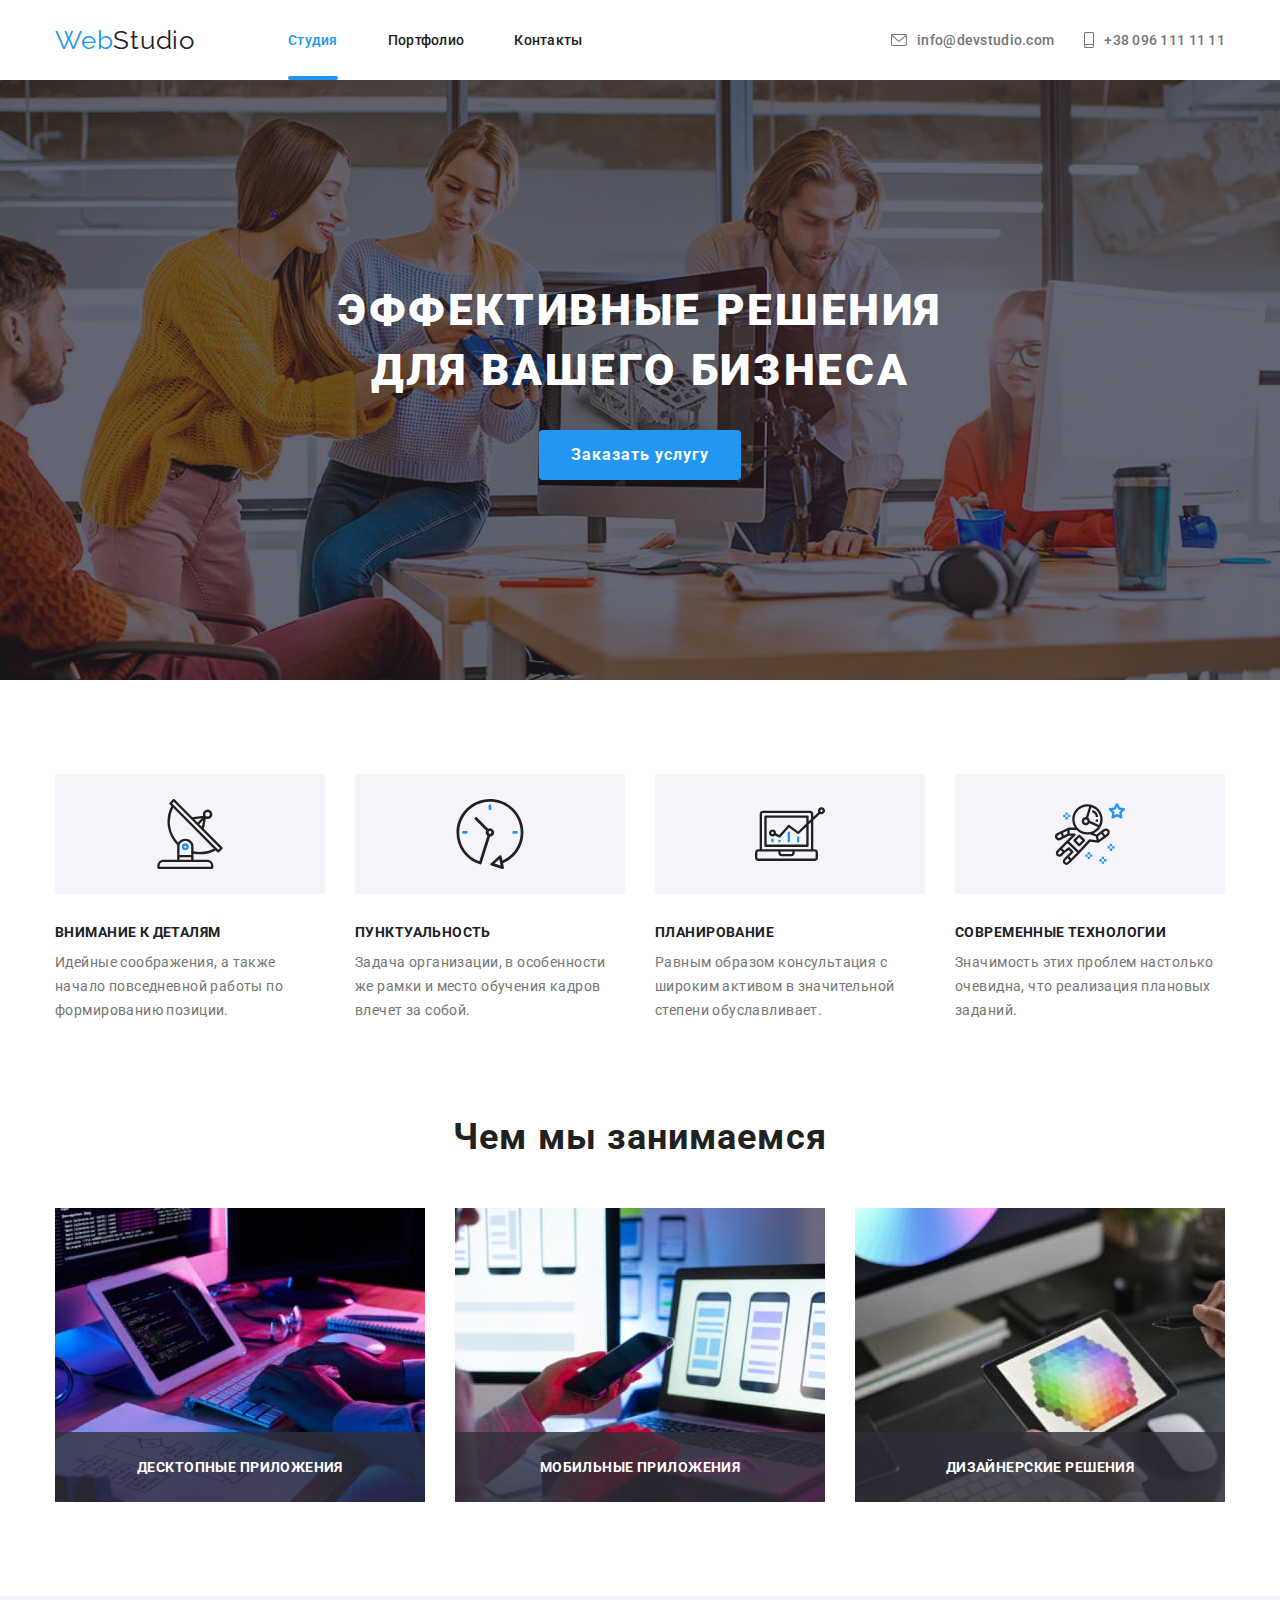
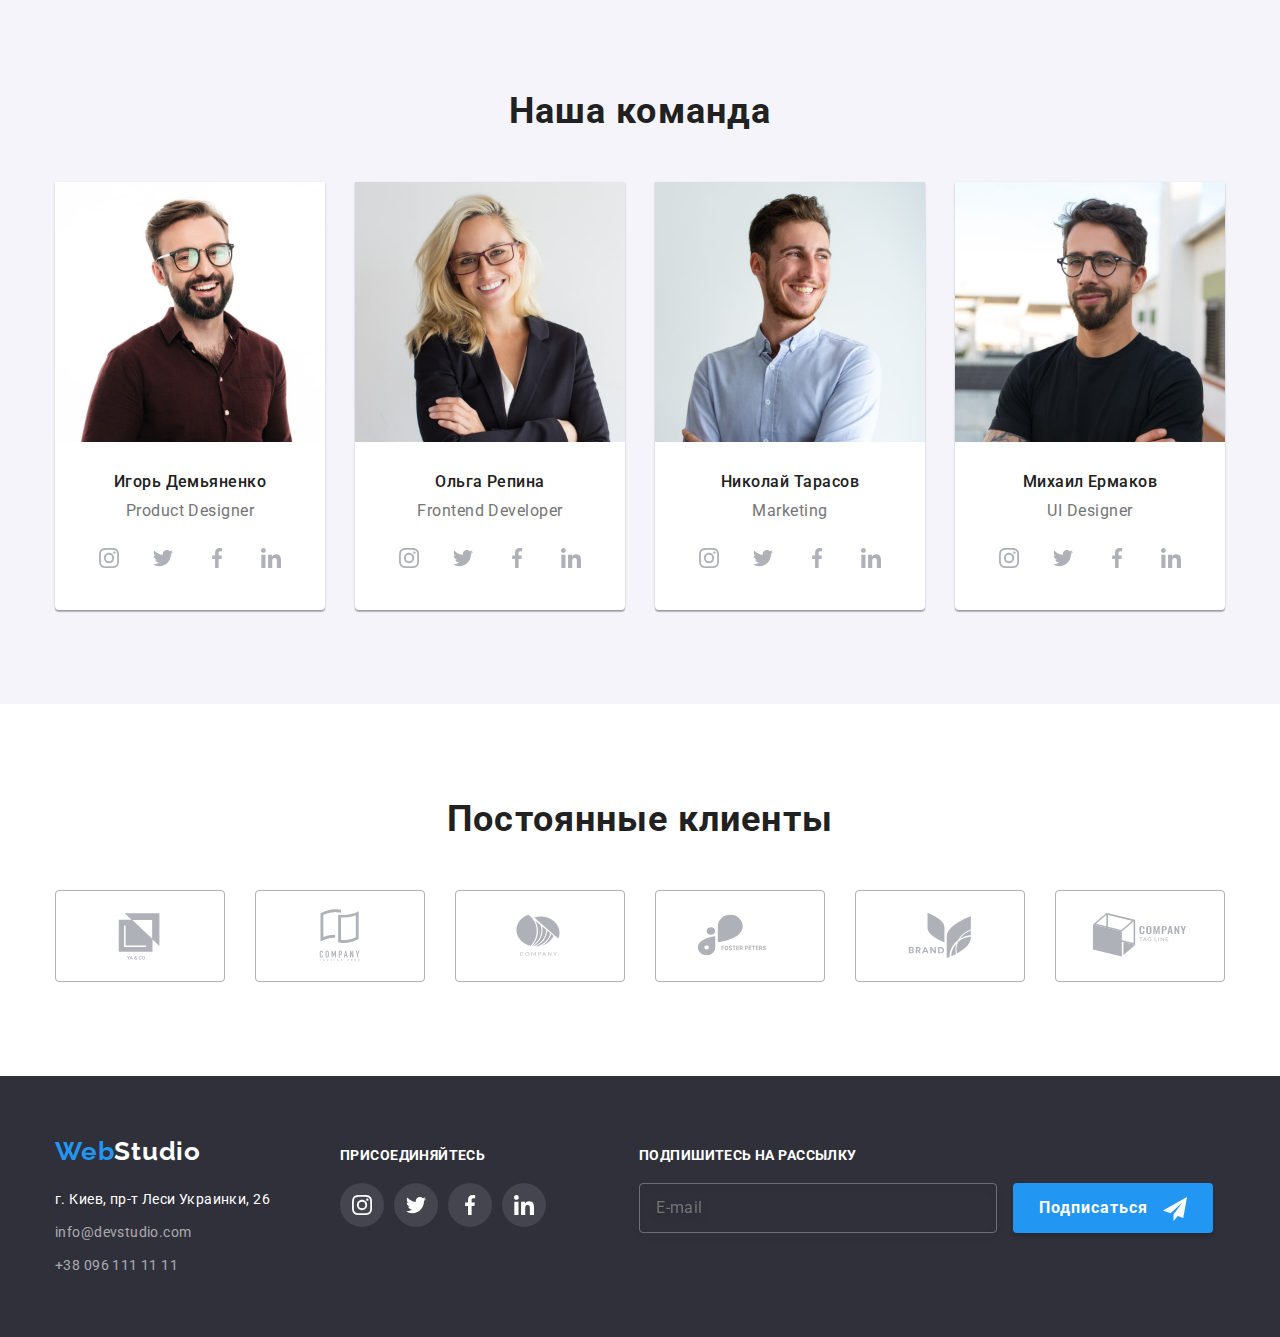
==== index.html @ 3474acc7 "создала дз№8" ====
<!DOCTYPE html>
<html lang="ru">
<head>
    <meta charset="UTF-8">
    <meta http-equiv="X-UA-Compatible" content="IE=edge">
    <meta name="viewport" content="width=device-width, initial-scale=1.0">
    <title>Студия</title>
    <link rel="preconnect" href="https://fonts.googleapis.com">
    <link rel="preconnect" href="https://fonts.gstatic.com" crossorigin>
    <link href="https://fonts.googleapis.com/css2?family=Raleway:wght@700&family=Roboto:wght@400;500;700;900&display=swap"
        rel="stylesheet">
    <link rel="stylesheet" href="./css/main.min.css">
</head>
<body>

    <!-- header   -->

    <header class="header">
        <div class="container">
            <nav class="header__inner">
                <a href="./index.html" class="link header__logo"><span class="header__logo--part">Web</span>Studio</a>
                <ul class="header-nav">
                    <li class="header-nav__item"><a href="./index.html" class="link header__link current">Студия</a></li>
                    <li class="header-nav__item"><a href="./portfolio.html" class="link header__link">Портфолио</a></li>
                    <li class="header-nav__item"><a href="./index.html" class="link header__link">Контакты</a></li>
                </ul>
                <ul class="header-contact">
                    <li class="header-contact__item">
                        <a href="mailto:info@devstudio.com" class="link header__link header-contact__link">
                        <svg class="header-contact__icon" width="16" height="12"><use href="./images/icons.svg#icon-envelope"></use></svg>
                        info@devstudio.com</a> 
                    </li>
                    <li class="header-contact__item">
                        <a href="tel:+380961111111" class="link header__link header-contact__link">
                        <svg class="header-contact__icon" width="10" height="16"><use href="./images/icons.svg#icon-smartphone"></use></svg>
                        +38 096 111 11 11</a>
                    </li>
                </ul>
            </nav>
        </div>
    </header>

    <!-- hero -->

    <main>
        <section class="hero section">
            <h1 class="hero__title">Эффективные решения для вашего бизнеса</h1>
            <button data-modal-open type="button" class="hero__button">Заказать услугу</button>
        </section>

       <!-- features  -->

        <section class="features section">
            <div class="container">
                <ul class="features-list">
                    <li class="features-list__item">
                        <div class="features-list__logo">
                            <svg class="features-list__icon">
                                <use href="./images/icons.svg#icon-antenna"></use>
                            </svg>
                        </div>
                        <h3 class="features-list__title">Внимание к деталям</h3>
                        <p class="features-list__text">Идейные соображения, а также начало повседневной работы по формированию позиции.</p>
                    </li>
                    <li class="features-list__item">
                        <div class="features-list__logo">
                            <svg class="features-list__icon">
                                <use href="./images/icons.svg#icon-clock"></use>
                            </svg>
                        </div>
                        <h3 class="features-list__title">Пунктуальность</h3>
                        <p class="features-list__text">Задача организации, в особенности же рамки и место обучения кадров влечет за собой.</p>
                    </li>
                    <li class="features-list__item">
                        <div class="features-list__logo">
                            <svg class="features-list__icon">
                                <use href="./images/icons.svg#icon-diagram"></use>
                            </svg>
                        </div>
                        <h3 class="features-list__title">Планирование</h3>
                        <p class="features-list__text">Равным образом консультация с широким активом в значительной степени обуславливает.</p>
                    </li>
                    <li class="features-list__item">
                        <div class="features-list__logo">
                            <svg class="features-list__icon">
                                <use href="./images/icons.svg#icon-astronaut"></use>
                            </svg>
                        </div>
                        <h3 class="features-list__title">Современные технологии</h3>
                        <p class="features-list__text">Значимость этих проблем настолько очевидна, что реализация плановых заданий.</p>
                    </li>
                </ul>
            </div>
        </section>
        <section class="product section">
            <div class="container">
                <h2 class="primary-title">Чем мы занимаемся</h2>
                <ul class="product-list">
                    <li class="product-list__item">
                        <img src="./images/img-1.jpg" alt="работа за компьютером" width="370" height="294" class="product-list__photo">
                        <p class="product-list__descr">Десктопные приложения</p>
                    </li>
                    <li class="product-list__item">
                        <img src="./images/img-2.jpg" alt="работа с телефоном" width="370" height="294" class="product-list__photo">
                        <p class="product-list__descr">Мобильные приложения</p>
                    </li>
                    <li class="product-list__item">
                        <img src="./images/img-3.jpg" alt="работа за планшетом" width="370" height="294" class="product-list__photo">
                        <p class="product-list__descr">Дизайнерские решения</p>
                    </li>
                </ul>
            </div>
        </section>

    <!-- team -->

        <section class="team section">
            <h2 class="primary-title">Наша команда</h2>
            <ul class="team-list container">
                <li class="team-list__item">
                    <img src="./images/img-4.jpg" alt="Product Designer" width="270" height="260" class="team-list__photo">
                    <div class="team-list__info">
                        <h3 class="team-list__name">Игорь Демьяненко</h3>
                        <p class="team-list__position">Product Designer</p>
                        <ul class="team-social">
                            <li class="team-social__icon">
                                <a href="#" class="link team-social__link">
                                    <svg class="team-social__sign">
                                        <use href="./images/icons.svg#icon-instagram"></use>
                                    </svg>
                                </a>
                            </li>
                            <li class="team-social__icon">
                                <a href="#" class="link team-social__link">
                                    <svg class="team-social__sign">
                                        <use href="./images/icons.svg#icon-twitter"></use>
                                    </svg>
                                </a>
                            </li>
                            <li class="team-social__icon">
                                <a href="#" class="link team-social__link">
                                    <svg class="team-social__sign">
                                        <use href="./images/icons.svg#icon-facebook"></use>
                                    </svg>
                                </a>
                            </li>
                            <li class="team-social__icon">
                                <a href="#" class="link team-social__link">
                                    <svg class="team-social__sign">
                                        <use href="./images/icons.svg#icon-linkedin"></use>
                                    </svg>
                                </a>
                            </li>
                        </ul>
                    </div>
                </li>
                <li class="team-list__item">
                    <img src="./images/img-5.jpg" alt="Frontend Developer" width="270" height="260" class="team-list__photo">
                    <div class="team-list__info">
                        <h3 class="team-list__name">Ольга Репина</h3>
                        <p class="team-list__position">Frontend Developer</p>
                        <ul class="team-social">
                            <li class="team-social__icon">
                                <a href="#" class="link team-social__link">
                                    <svg class="team-social__sign">
                                        <use href="./images/icons.svg#icon-instagram"></use>
                                    </svg>
                                </a>
                            </li>
                            <li class="team-social__icon">
                                <a href="#" class="link team-social__link">
                                    <svg class="team-social__sign">
                                        <use href="./images/icons.svg#icon-twitter"></use>
                                    </svg>
                                </a>
                            </li>
                            <li class="team-social__icon">
                                <a href="#" class="link team-social__link">
                                    <svg class="team-social__sign">
                                        <use href="./images/icons.svg#icon-facebook"></use>
                                    </svg>
                                </a>
                            </li>
                            <li class="team-social__icon">
                                <a href="#" class="link team-social__link">
                                    <svg class="team-social__sign">
                                        <use href="./images/icons.svg#icon-linkedin"></use>
                                    </svg>
                                </a>
                            </li>
                        </ul>
                    </div>
                </li>
                <li class="team-list__item">
                    <img src="./images/img-6.jpg" alt="Marketing" width="270" height="260" class="team-list__photo">
                    <div class="team-list__info">
                        <h3 class="team-list__name">Николай Тарасов</h3>
                        <p class="team-list__position">Marketing</p>
                        <ul class="team-social">
                            <li class="team-social__icon">
                                <a href="#" class="link team-social__link">
                                    <svg class="team-social__sign">
                                        <use href="./images/icons.svg#icon-instagram"></use>
                                    </svg>
                                </a>
                            </li>
                            <li class="team-social__icon">
                                <a href="#" class="link team-social__link">
                                    <svg class="team-social__sign">
                                        <use href="./images/icons.svg#icon-twitter"></use>
                                    </svg>
                                </a>
                            </li>
                            <li class="team-social__icon">
                                <a href="#" class="link team-social__link">
                                    <svg class="team-social__sign">
                                        <use href="./images/icons.svg#icon-facebook"></use>
                                    </svg>
                                </a>
                            </li>
                            <li class="team-social__icon">
                                <a href="#" class="link team-social__link">
                                    <svg class="team-social__sign">
                                        <use href="./images/icons.svg#icon-linkedin"></use>
                                    </svg>
                                </a>
                            </li>
                        </ul>
                    </div>
                </li>
                <li class="team-list__item">
                    <img src="./images/img-7.jpg" alt="UI Designer" width="270" height="260" class="team-list__photo">
                    <div class="team-list__info">
                        <h3 class="team-list__name">Михаил Ермаков</h3>
                        <p class="team-list__position">UI Designer</p>
                        <ul class="team-social">
                            <li class="team-social__icon">
                                <a href="#" class="link team-social__link">
                                    <svg class="team-social__sign">
                                        <use href="./images/icons.svg#icon-instagram"></use>
                                    </svg>
                                </a>
                            </li>
                            <li class="team-social__icon">
                                <a href="#" class="link team-social__link">
                                    <svg class="team-social__sign">
                                        <use href="./images/icons.svg#icon-twitter"></use>
                                    </svg>
                                </a>
                            </li>
                            <li class="team-social__icon">
                                <a href="#" class="link team-social__link">
                                    <svg class="team-social__sign">
                                        <use href="./images/icons.svg#icon-facebook"></use>
                                    </svg>
                                </a>
                            </li>
                            <li class="team-social__icon">
                                <a href="#" class="link team-social__link">
                                    <svg class="team-social__sign">
                                        <use href="./images/icons.svg#icon-linkedin"></use>
                                    </svg>
                                </a>
                            </li>
                        </ul>
                    </div>
                </li>
            </ul>
        </section>

    <!-- clients -->

        <section class="clients section">
            <div class="container">
                <h2 class="primary-title">Постоянные клиенты</h2>
                <ul class="clients-list">
                    <li class="clients-list__item">
                        <a href="#" class="clients-list__link link">
                            <svg class="clients-list__icon">
                                <use href="images/icons.svg#icon-client-1"></use>
                            </svg>
                        </a>
                    </li>
                    <li class="clients-list__item">
                        <a href="#" class="link clients-list__link">
                            <svg class="clients-list__icon">
                                <use href="images/icons.svg#icon-client-2"></use>
                            </svg>
                        </a>
                    </li>
                    <li class="clients-list__item">
                        <a href="#" class="link clients-list__link">
                            <svg class="clients-list__icon">
                                <use href="images/icons.svg#icon-client-3"></use>
                            </svg>
                        </a>
                    </li>
                    <li class="clients-list__item">
                        <a href="#" class="link clients-list__link">
                            <svg class="clients-list__icon">
                                <use href="images/icons.svg#icon-client-4"></use>
                            </svg>
                        </a>
                    </li>
                    <li class="clients-list__item">
                        <a href="#" class="clients-list__link link">
                            <svg class="clients-list__icon">
                                <use href="images/icons.svg#icon-client-5"></use>
                            </svg>
                        </a>
                    </li>
                    <li class="clients-list__item">
                        <a href="#" class="clients-list__link link">
                            <svg class="clients-list__icon">
                                <use href="images/icons.svg#icon-client-6"></use>
                            </svg>
                        </a>
                    </li>
                </ul>
            </div>
        </section>
    </main>

    <!-- footer  -->

    <footer class="footer">
        <div class="footer__inner container">
            <div>
                <a href="./index.html" class="link footer__logo"><span class="footer__logo--part">Web</span>Studio</a>
                <address>
                    <ul class="footer-contact">
                        <li class="footer-contact__item"><a target="_blank" rel="noopener nofollow noreferrer"
                                href="https://goo.gl/maps/vHbvLsZFDgiM335Y8" class="link footer-contact__map">г. Киев, пр-т Леси Украинки, 26</a>
                        </li>
                        <li class="footer-contact__item"><a href="mailto:info@devstudio.com" class="link footer-contact__mail">info@devstudio.com</a></li>
                        <li class="footer-contact__item"><a href="tel:+380961111111" class="link footer-contact__tel">+38 096 111 11 11</a></li>
                    </ul>
                </address>
            </div>
            <div class="footer-connect">
                <p class="footer__text">Присоединяйтесь</p>
                <ul class="footer-social">
                    <li class="footer-social__icon">
                        <a href="#" class="link footer-social__link">
                            <svg class="footer-social__sign">
                                <use href="./images/icons.svg#icon-instagram"></use>
                            </svg>
                        </a>
                    </li>
                    <li class="footer-social__icon">
                        <a href="#" class="link footer-social__link">
                            <svg class="footer-social__sign">
                                <use href="./images/icons.svg#icon-twitter"></use>
                            </svg>
                        </a>
                    </li>
                    <li class="footer-social__icon">
                        <a href="#" class="link footer-social__link">
                            <svg class="footer-social__sign">
                                <use href="./images/icons.svg#icon-facebook"></use>
                            </svg>
                        </a>
                    </li>
                    <li class="footer-social__icon">
                        <a href="#" class="link footer-social__link">
                            <svg class="footer-social__sign">
                                <use href="./images/icons.svg#icon-linkedin"></use>
                            </svg>
                        </a>
                    </li>
                </ul>
            </div>
            <form class="footer-form">
                <p class="footer__text">Подпишитесь на рассылку</p>
                <label for="email"></label>
                <input type="email" name="email" id="email" placeholder="E-mail" class="footer-form__input">
                <button type="submit" class="footer-form__button">Подписаться
                    <svg class="footer-form__send">
                        <use href="./images/icons.svg#icon-send"></use>
                    </svg>
                </button>
            </form>
        </div>
    </footer>

    <!-- modal window -->

    <div class="backdrop is-hidden" data-modal>
        <div class="modal">
            <form class="modal-form">
                <button data-modal-close class="modal-close__button">
                    <svg class="modal-close__icon">
                        <use href="./images/icons.svg#icon-modal-close"></use>
                    </svg>
                </button>
                <p class="modal-form__text">Оставьте свои данные, мы вам перезвоним</p>
                <div class="modal-data">
                    <div class="modal-data__item">
                        <label for="username" class="modal-data__label">Имя
                            <input type="text" name="username" id="username" class="modal-data__input">
                            <svg class="modal-data__icon">
                                <use href="./images/icons.svg#icon-person"></use>
                            </svg>
                        </label>
                    </div>
                    <div class="modal-data__item">
                        <label for="number" class="modal-data__label">Телефон
                            <input type="tel" name="number" id="number" class="modal-data__input">
                            <svg class="modal-data__icon">
                                <use href="./images/icons.svg#icon-phone"></use>
                            </svg>
                        </label>
                    </div>
                    <div class="modal-data__item">
                        <label for="mail" class="modal-data__label">Почта
                            <input type="email" name="mail" id="mail" class="modal-data__input">
                            <svg class="modal-data__icon">
                                <use href="./images/icons.svg#icon-email"></use>
                            </svg>
                        </label>
                    </div>
                    <div class="modal-data__item">
                        <label for="comment" class="modal-data__label">Комментарий</label>
                        <textarea name="text" id="comment" placeholder="Введите текст" class="modal-data__input modal-data__textarea"></textarea>
                    </div>
                </div>
                <label class="modal-checkbox">
                    <svg class="modal-checkbox__icon">
                        <use href="./images/icons.svg#icon-check"></use>
                    </svg>
                    <input class= "modal-checkbox__input" type="checkbox" name="agree" value="agree">Соглашаюсь с рассылкой и принимаю <a href="#" download class= "modal-checkbox__link">Условия договора</a>
                </label>
                <button type="submit" class="modal-form__button">Отправить</button>
            </form>
        </div>
    </div>

    <script src="./js/modal.js"></script>

</body>
</html>
---- css/main.min.css ----
html,body,div,span,applet,object,iframe,h1,h2,h3,h4,h5,h6,p,blockquote,pre,a,abbr,acronym,address,big,cite,code,del,dfn,em,img,ins,kbd,q,s,samp,small,strike,strong,sub,sup,tt,var,b,u,i,center,dl,dt,dd,ol,ul,li,fieldset,form,label,legend,table,caption,tbody,tfoot,thead,tr,th,td,article,aside,canvas,details,embed,figure,figcaption,footer,header,hgroup,menu,nav,output,ruby,section,summary,time,mark,audio,video{margin:0;padding:0;border:0;font-size:100%;font:inherit;vertical-align:baseline}article,aside,details,figcaption,figure,footer,header,hgroup,menu,nav,section{display:block}body{line-height:1}ol,ul{list-style:none}blockquote,q{quotes:none}blockquote:before,blockquote:after,q:before,q:after{content:"";content:none}table{border-collapse:collapse;border-spacing:0}/*! modern-normalize v1.1.0 | MIT License | https://github.com/sindresorhus/modern-normalize */*,::before,::after{box-sizing:border-box}html{line-height:1.15;-webkit-text-size-adjust:100%;-moz-tab-size:4;tab-size:4}body{margin:0;font-family:system-ui,-apple-system,"Segoe UI",Roboto,Helvetica,Arial,sans-serif,"Apple Color Emoji","Segoe UI Emoji"}hr{height:0;color:inherit}abbr[title]{text-decoration:underline dotted}b,strong{font-weight:bolder}code,kbd,samp,pre{font-family:ui-monospace, SFMono-Regular, Consolas, 'Liberation Mono', Menlo, monospace;font-size:1em}small{font-size:80%}sub,sup{font-size:75%;line-height:0;position:relative;vertical-align:baseline}sub{bottom:-0.25em}sup{top:-0.5em}table{text-indent:0;border-color:inherit}button,input,optgroup,select,textarea{font-family:inherit;font-size:100%;line-height:1.15;margin:0}button,select{text-transform:none}button,[type='button'],[type='reset'],[type='submit']{-webkit-appearance:button}::-moz-focus-inner{border-style:none;padding:0}:-moz-focusring{outline:1px dotted ButtonText}:-moz-ui-invalid{box-shadow:none}legend{padding:0}progress{vertical-align:baseline}::-webkit-inner-spin-button,::-webkit-outer-spin-button{height:auto}[type='search']{-webkit-appearance:textfield;outline-offset:-2px}::-webkit-search-decoration{-webkit-appearance:none}::-webkit-file-upload-button{-webkit-appearance:button;font:inherit}summary{display:list-item}body{font-family:"Roboto", sans-serif;color:#212121;background-color:#fff}img{display:block}.link{text-decoration:none;color:#212121;cursor:pointer}.section{padding-top:94px;padding-bottom:94px}.container{width:1200px;margin-left:auto;margin-right:auto;padding-left:15px;padding-right:15px}.primary-title{font-weight:700;font-size:36px;line-height:calc(42 / 36);text-align:center;letter-spacing:.03em;margin-bottom:50px}.backdrop{position:fixed;width:100%;height:100%;top:0;left:0;background-color:rgba(0,0,0,0.2);transition-property:opacity;transition-duration:250ms;transition-timing-function:cubic-bezier(0.4, 0, 0.2, 1)}.is-hidden{opacity:0;pointer-events:none;visibility:hidden}.modal{min-width:528px;min-height:581px;background:#ffffff;box-shadow:0px 1px 3px rgba(0,0,0,0.12),0px 1px 1px rgba(0,0,0,0.14),0px 2px 1px rgba(0,0,0,0.2);border-radius:4px;overflow:hidden;position:absolute;top:50%;left:50%;transform:translate(-50%, -50%);transition-property:all;transition-duration:250ms;transition-timing-function:cubic-bezier(0.4, 0, 0.2, 1)}.modal-close__button{width:30px;height:30px;border:1px solid rgba(0,0,0,0.1);border-radius:50%;background-color:transparent;position:absolute;top:8px;right:8px;outline:none;transition-property:fill;transition-duration:250ms;transition-timing-function:cubic-bezier(0.4, 0, 0.2, 1)}.modal-close__button:hover,.modal-close__button:focus{fill:#2196f3}.modal-close__icon{width:11px;height:11px;position:absolute;top:50%;left:50%;transform:translate(-50%, -50%)}.modal-form{padding:40px}.modal-form__text{font-weight:700;font-size:20px;line-height:calc(23 / 20);text-align:center;letter-spacing:.03em}.modal-form__button{display:block;margin:0 auto;width:200px;min-height:50px;background:#188ce8;box-shadow:0px 4px 4px rgba(0,0,0,0.15);border-radius:4px;border:#188ce8;font-weight:700;font-size:16px;line-height:calc(30 / 16);letter-spacing:0.06em;color:#ffffff;margin-top:30px;cursor:pointer}.modal-data__item{display:flex;flex-direction:column;flex-basis:448px;box-sizing:border-box;position:relative}.modal-data__item:not(:last-child){margin-bottom:10px}.modal-data__input{display:block;width:448px;min-height:40px;border:1px solid rgba(33,33,33,0.2);outline:none;border-radius:4px;font-size:14px;line-height:calc(16 / 14);letter-spacing:0.01em;color:rgba(117,117,117,0.5);padding-left:42px;margin-top:4px;transition-property:border-color, fill;transition-duration:250ms;transition-timing-function:cubic-bezier(0.4, 0, 0.2, 1)}.modal-data__input:focus{border-color:#2196f3}.modal-data__input:focus ~ .modal-data__icon{fill:#2196f3}.modal-data{margin:12px 0 20px}.modal-data__label{font-size:12px;line-height:calc(14 / 12);letter-spacing:0.01em;color:#757575}.modal-data__icon{width:18px;height:18px;position:absolute;top:50%;left:12px;fill:#212121}.modal-data__textarea{min-height:120px;resize:none;padding:16px 12px}.modal-checkbox{font-size:14px;line-height:calc(24 / 14);letter-spacing:.03em;color:#757575;display:flex;align-items:center;margin-left:12px}.modal-checkbox__link{color:#2196f3;padding-left:5px}.modal-checkbox__icon{width:16px;height:15px;fill:#ffffff;position:absolute;z-index:1}.modal-checkbox__input{width:16px;height:15px;margin-right:7px;border:2px solid #212121;border-radius:2px;appearance:none;position:relative}.modal-checkbox__input:checked{background-color:#2196f3;border-color:#2196f3}.header__inner{display:flex;align-items:center}.header__logo{font-family:"Raleway", sans-serif;font-size:26px;line-height:calc(31 / 26);letter-spacing:.03em;display:block}.header__logo--part{color:#2196f3}.header-nav{display:flex;flex-wrap:wrap;margin-left:93px}.header-nav__item{position:relative}.header-nav__item:not(:last-child){margin-right:50px}.header__link{font-weight:500;font-size:14px;line-height:calc(16 / 14);letter-spacing:0.02em;display:block;padding-top:32px;padding-bottom:32px;color:#212121;transition-property:color;transition-duration:250ms;transition-timing-function:cubic-bezier(0.4, 0, 0.2, 1)}.header__link:hover,.header__link:focus{color:#2196f3}.header-contact{display:flex;margin-left:auto}.header-contact__item:last-child{margin-left:30px}.header-contact__icon{margin-right:10px}.header-contact__link{display:flex;justify-content:center;align-items:center;color:#757575;fill:#757575;transition-property:color, fill;transition-duration:250ms;transition-timing-function:cubic-bezier(0.4, 0, 0.2, 1)}.header-contact__link:hover,.header-contact__link:focus{color:#2196f3;fill:#2196f3}.current{color:#2196f3}.current:after{background:#2196f3;content:"";position:absolute;width:100%;height:4px;border-radius:2px;left:0;bottom:0}.portfolio{border-top:1px solid #ececec}.portfolio-nav{display:flex;flex-wrap:wrap;justify-content:center;margin-bottom:50px}.portfolio-nav__item:not(:last-child){margin-right:8px}.portfolio-nav__button{font-family:inherit;font-weight:500;font-size:16px;line-height:calc(26 / 16);text-align:center;letter-spacing:.03em;color:#212121;background-color:#f5f4fa;cursor:pointer;border:transparent;padding:6px 22px;border-radius:4px;transition-property:color, background-color, box-shadow;transition-duration:250ms;transition-timing-function:cubic-bezier(0.4, 0, 0.2, 1)}.portfolio-nav__button:hover,.portfolio-nav__button:focus{color:#ffffff;background-color:#2196f3;box-shadow:0px 3px 1px rgba(0,0,0,0.1),0px 1px 2px rgba(0,0,0,0.08),0px 2px 2px rgba(0,0,0,0.12)}.portfolio-gallery{display:flex;flex-wrap:wrap;margin-right:-30px}.portfolio-gallery__item{flex-basis:calc(100% / 3 - 30px);flex-wrap:wrap;margin-bottom:30px;overflow:hidden;transition-property:box-shadow;transition-duration:250ms;transition-timing-function:cubic-bezier(0.4, 0, 0.2, 1)}.portfolio-gallery__item:not(:last-child){margin-right:30px}.portfolio-gallery__item:nth-last-child(-n+3){margin-bottom:0px}.portfolio-gallery__item:hover,.portfolio-gallery__item:focus{box-shadow:0px 1px 1px rgba(0,0,0,0.12),0px 4px 4px rgba(0,0,0,0.06),1px 4px 6px rgba(0,0,0,0.16)}.portfolio-gallery__item:hover .portfolio-overlay{transform:translateY(0)}.portfolio-article__photo{position:relative;overflow:hidden}.portfolio-article__descr{padding:20px 24px;border:1px solid #eeeeee}.portfolio-article__name{font-weight:700;font-size:18px;line-height:calc(36 / 18);letter-spacing:0.06em}.portfolio-article__type{font-size:16px;line-height:calc(30 / 16);letter-spacing:.03em;color:#757575}.portfolio-overlay{display:flex;justify-content:center;align-items:center;position:absolute;width:100%;height:100%;left:0;bottom:0;background-color:rgba(33,150,243,0.9);transition-property:transform;transition-duration:250ms;transition-timing-function:cubic-bezier(0.4, 0, 0.2, 1);transform:translateY(100%)}.portfolio-overlay__text{display:flex;justify-content:center;align-items:center;flex-basis:322px;font-size:18px;line-height:calc(28 / 18);letter-spacing:.03em;color:#ffffff}.hero{background:#c4c4c4;background-image:linear-gradient(rgba(47,48,58,0.4), rgba(47,48,58,0.4)),url(../images/hero-img.jpg);background-size:cover;background-repeat:no-repeat;background-position:center;text-align:center;padding-top:200px;padding-bottom:200px;max-width:1600px;margin:0 auto}.hero__title{font-weight:900;font-size:44px;line-height:calc(60 / 44);text-align:center;letter-spacing:0.06em;text-transform:uppercase;color:#ffffff;width:696px;margin-left:auto;margin-right:auto;margin-bottom:30px}.hero__button{font-family:inherit;background:#2196f3;font-weight:700;font-size:16px;line-height:calc(30 / 16);text-align:center;letter-spacing:0.06em;color:#ffffff;cursor:pointer;border:transparent;padding:10px 32px;min-width:200px;box-shadow:0px 4px 4px rgba(0,0,0,0.15);border-radius:4px;transition-property:background-color;transition-duration:250ms;transition-timing-function:cubic-bezier(0.4, 0, 0.2, 1)}.hero__button:hover,.hero__button:focus{background-color:#188ce8}.features{padding-bottom:0}.features-list{display:flex;flex-wrap:wrap;margin-right:-30px}.features-list__logo{display:flex;justify-content:center;align-items:center;min-height:120px;background:#f5f4fa;border-radius:4px;margin-bottom:30px}.features-list__icon{width:70px;height:70px}.features-list__title{font-weight:700;font-size:14px;line-height:calc(16 / 14);letter-spacing:.03em;text-transform:uppercase;margin-bottom:10px}.features-list__text{font-size:14px;line-height:calc(24 / 14);letter-spacing:.03em;color:#757575}.features-list__item{flex-basis:calc(100% / 4 - 30px)}.features-list__item:not(:last-child){margin-right:30px}.product-list{display:flex;flex-wrap:wrap;margin-right:-30px}.product-list__photo{position:relative}.product-list__descr{position:absolute;width:100%;left:0;bottom:0;min-height:70px;font-size:14px;font-weight:700;line-height:calc 1.14286;letter-spacing:.03em;text-transform:uppercase;color:#ffffff;background:rgba(47,48,58,0.8);display:flex;justify-content:center;align-items:center}.product-list__item{flex-basis:calc(100% / 3 - 30px);position:relative}.product-list__item:not(:last-child){margin-right:30px}.team{background:#f5f4fa}.team-list{display:flex;flex-wrap:wrap}.team-list__info{padding-top:30px;padding-bottom:30px}.team-list__name{font-weight:500;font-size:16px;line-height:calc(19 / 16);text-align:center;letter-spacing:.03em}.team-list__position{font-size:16px;line-height:calc(19 / 16);text-align:center;letter-spacing:.03em;color:#757575;margin-top:10px}.team-list__item{background:#ffffff;flex-basis:calc(100% / 4 - 30px);box-shadow:0px 1px 3px rgba(0,0,0,0.12),0px 1px 1px rgba(0,0,0,0.14),0px 2px 1px rgba(0,0,0,0.2);border-radius:0px 0px 4px 4px}.team-list__item:not(:last-child){margin-right:30px}.team-social{display:flex;justify-content:center;align-items:center;margin-top:16px}.team-social__sign{width:20px;height:20px}.team-social__icon{display:flex;justify-content:center;align-items:center}.team-social__icon:not(:last-child){margin-right:10px}.team-social__link{width:44px;height:44px;border-radius:50%;display:flex;justify-content:center;align-items:center;fill:#afb1b8;transition-property:background-color, border-radius, fill;transition-duration:250ms;transition-timing-function:cubic-bezier(0.4, 0, 0.2, 1)}.team-social__link:hover,.team-social__link:focus{background-color:#2196f3;fill:#ffffff}.clients-list{display:flex;justify-content:center;align-items:center}.clients-list__icon{width:106px;height:60px}.clients-list__item{display:flex;justify-content:center;align-items:center}.clients-list__item:not(:last-child){margin-right:30px}.clients-list__link{width:170px;height:92px;border:1px solid #afb1b8;border-radius:4px;display:flex;justify-content:center;align-items:center;fill:#afb1b8;transition-property:border, fill;transition-duration:250ms;transition-timing-function:cubic-bezier(0.4, 0, 0.2, 1)}.clients-list__link:hover,.clients-list__link:focus{border:1px solid #2196f3;fill:#2196f3}.footer{background-color:#2f303a;padding-top:60px;padding-bottom:60px}.footer__inner{display:flex;justify-content:start;align-items:baseline}.footer__text{font-weight:700;font-size:14px;line-height:calc(16 / 14);letter-spacing:.03em;text-transform:uppercase;color:#ffffff;margin-bottom:20px}.footer__logo{font-family:"Raleway", sans-serif;font-weight:700;font-size:26px;line-height:calc(31 / 26);letter-spacing:.03em;color:#ffffff}.footer__logo--part{color:#2196f3}.footer-contact{font-style:normal;margin-top:20px}.footer-contact__item:not(:first-child){margin-top:9px}.footer-contact__map{font-size:14px;line-height:calc(24 / 14);letter-spacing:.03em;color:#ffffff}.footer-contact__mail,.footer-contact__tel{font-size:14px;line-height:calc(24 / 14);letter-spacing:.03em;color:rgba(255,255,255,0.6)}.footer-connect{margin-left:70px}.footer-social{display:flex;justify-content:start;align-items:center}.footer-social__sign{width:20px;height:20px;fill:#ffffff}.footer-social__icon{display:flex;justify-content:center;align-items:center}.footer-social__icon:not(:last-child){margin-right:10px}.footer-social__link{width:44px;height:44px;background-color:rgba(255,255,255,0.1);border-radius:50%;display:flex;justify-content:center;align-items:center;transition-property:background-color;transition-duration:250ms;transition-timing-function:cubic-bezier(0.4, 0, 0.2, 1)}.footer-social__link:hover,.footer-social__link:focus{background-color:#2196f3}.footer-form{margin-left:93px;position:relative}.footer-form__input{width:358px;min-height:50px;background:transparent;border:1px solid rgba(255,255,255,0.3);filter:drop-shadow(0px 4px 4px rgba(0,0,0,0.15));border-radius:4px;margin-right:12px;font-size:16px;line-height:calc(20 / 16);letter-spacing:.03em;color:rgba(255,255,255,0.6);padding-left:16px;outline:none}.footer-form__button{width:200px;min-height:50px;font-weight:700;font-size:16px;line-height:calc(30 / 16);letter-spacing:0.06em;color:#ffffff;background:#2196f3;box-shadow:0px 4px 4px rgba(0,0,0,0.15);border:#2196f3;border-radius:4px}.footer-form__send{width:24px;height:24px;fill:#ffffff;vertical-align:middle;margin-left:10px}
/*# sourceMappingURL=main.min.css.map */
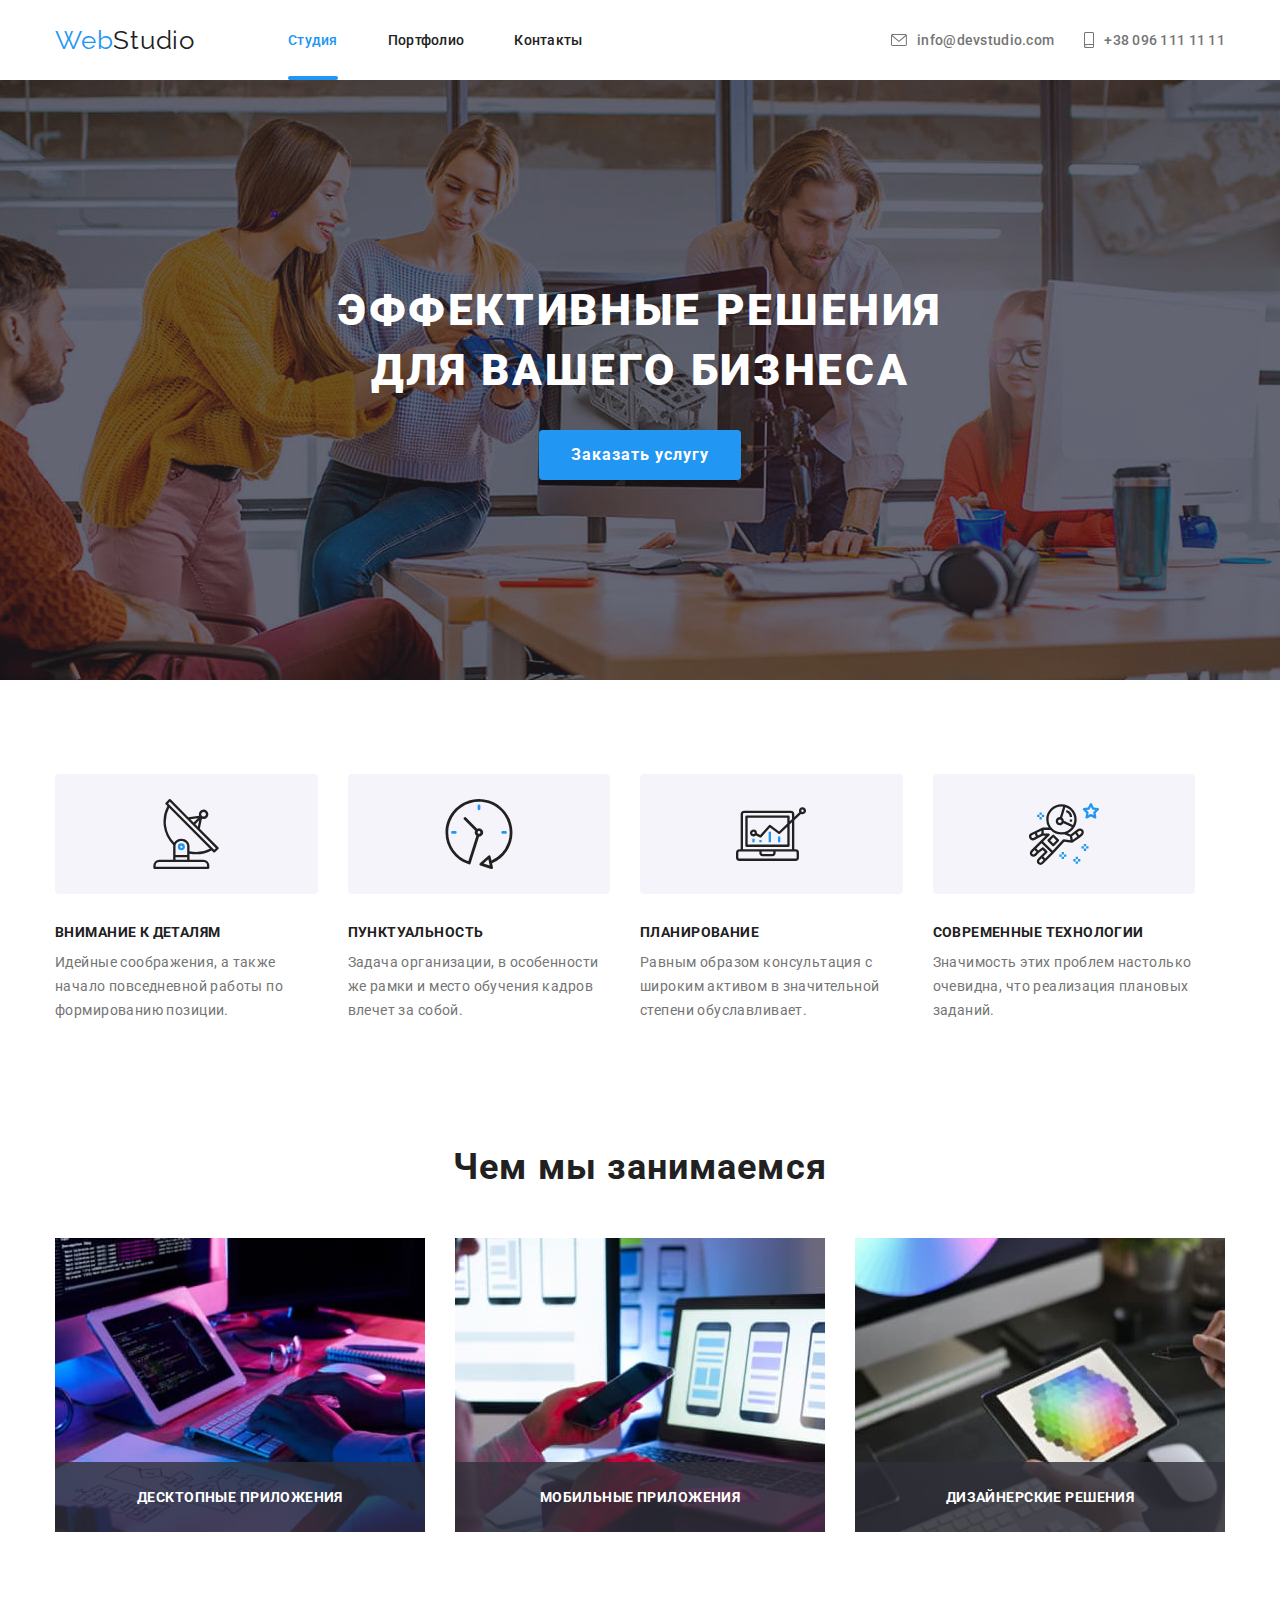
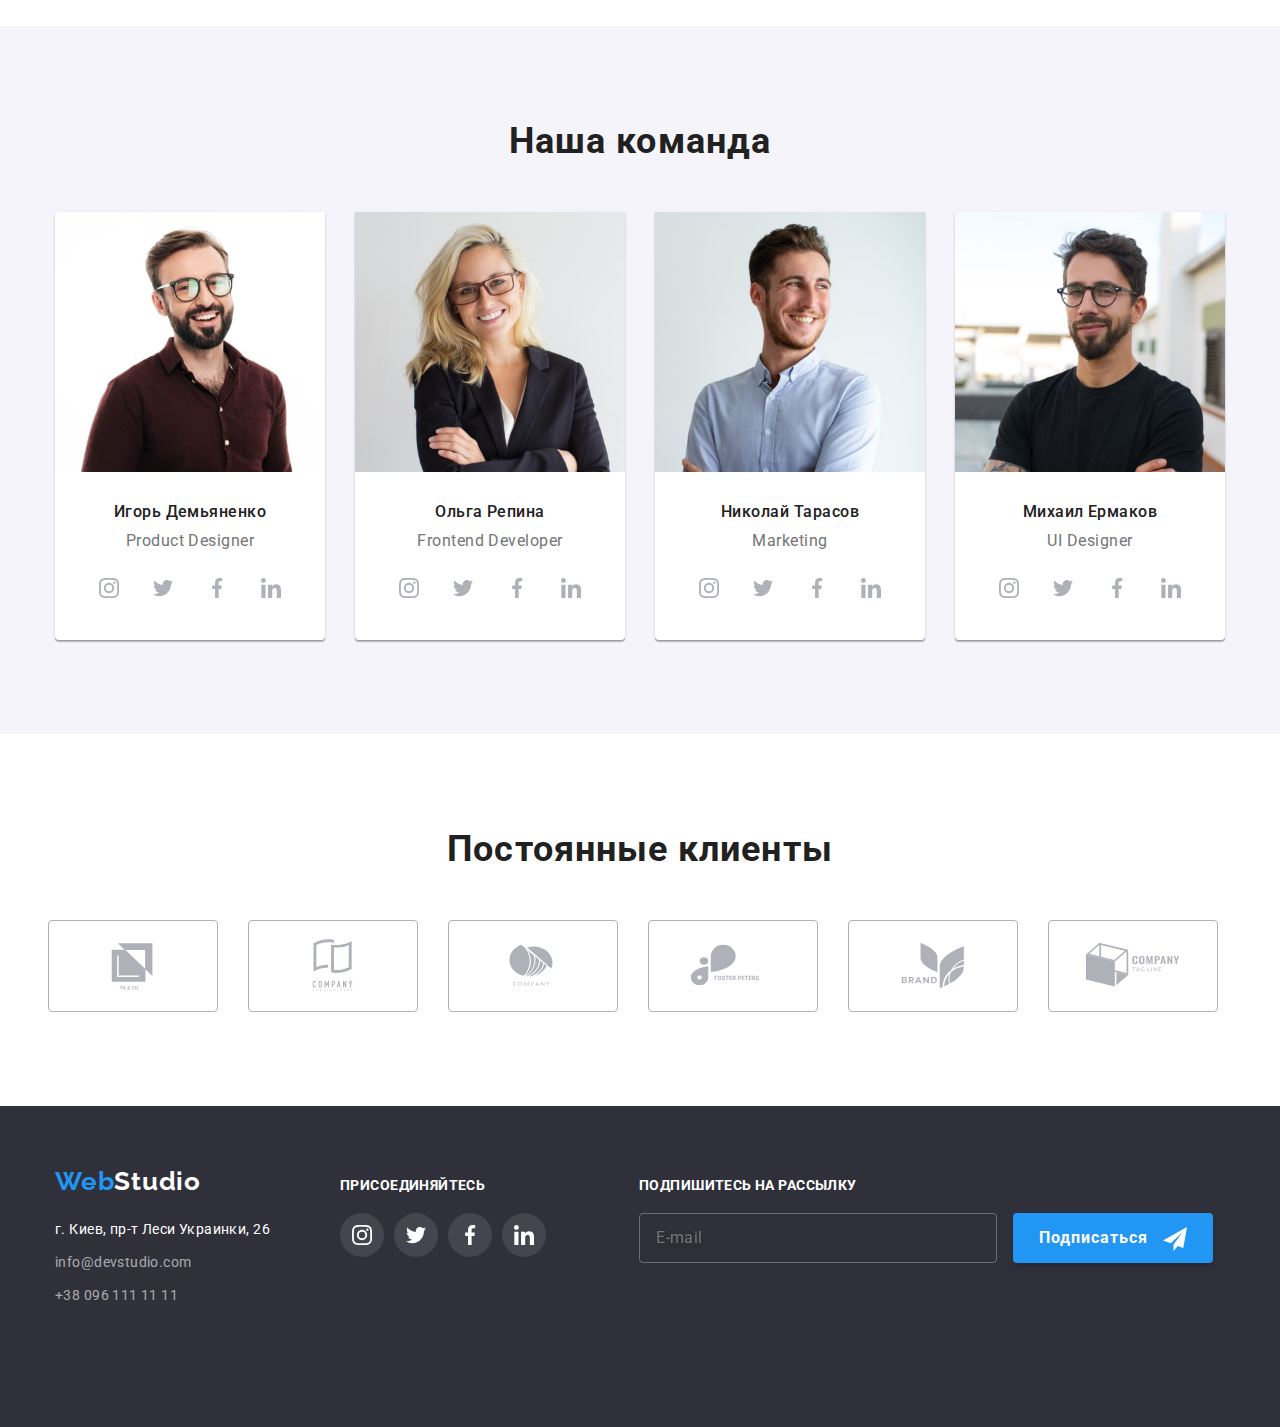
==== commit 8edb335e: "50% дз№8" ====
--- a/index.html
+++ b/index.html
@@ -97,15 +97,36 @@
                 <h2 class="primary-title">Чем мы занимаемся</h2>
                 <ul class="product-list">
                     <li class="product-list__item">
-                        <img src="./images/img-1.jpg" alt="работа за компьютером" width="370" height="294" class="product-list__photo">
+                        <picture>
+                            <source srcset="
+                                                ./images/img-1.jpg 1x,
+                                                ./images/img-1-2x.jpeg 2x
+                                                " 
+                                                media="(min-width: 1200px)" />
+                            <img src="./images/img-1.jpg" alt="работа за компьютером" width="370" height="294" class="product-list__photo">
+                        </picture>
                         <p class="product-list__descr">Десктопные приложения</p>
                     </li>
                     <li class="product-list__item">
-                        <img src="./images/img-2.jpg" alt="работа с телефоном" width="370" height="294" class="product-list__photo">
+                        <picture>
+                            <source srcset="
+                                                                        ./images/img-2.jpg 1x,
+                                                                        ./images/img-2-2x.jpeg 2x
+                                                                        " 
+                                                                        media="(min-width: 1200px)" />
+                            <img src="./images/img-2.jpg" alt="работа с телефоном" width="370" height="294" class="product-list__photo">
+                        </picture>
                         <p class="product-list__descr">Мобильные приложения</p>
                     </li>
                     <li class="product-list__item">
-                        <img src="./images/img-3.jpg" alt="работа за планшетом" width="370" height="294" class="product-list__photo">
+                        <picture>
+                            <source srcset="
+                                                                        ./images/img-3.jpg 1x,
+                                                                        ./images/img-3-2x.jpeg 2x
+                                                                        " 
+                                                                        media="(min-width: 1200px)" />
+                            <img src="./images/img-3.jpg" alt="работа за планшетом" width="370" height="294" class="product-list__photo">
+                        </picture>
                         <p class="product-list__descr">Дизайнерские решения</p>
                     </li>
                 </ul>
@@ -118,7 +139,28 @@
             <h2 class="primary-title">Наша команда</h2>
             <ul class="team-list container">
                 <li class="team-list__item">
-                    <img src="./images/img-4.jpg" alt="Product Designer" width="270" height="260" class="team-list__photo">
+                    <picture>
+                        <source
+                        srcset="
+                        ./images/img-4.jpg 1x,
+                        ./images/img-4-2x.jpeg 2x
+                        "
+                        media="(min-width: 1200px)"
+                        />
+                        <source
+                        srcset="
+                        ./images/img-tab-4.jpeg 1x,
+                        ./images/img-tab-4-2x.jpeg 2x
+                        "
+                        media="(min-width: 768px)"
+                        />
+                        <source srcset="
+                        ./images/img-mob-4.jpeg 1x,
+                        ./images/img-mob-4-2x.jpeg 2x
+                        " 
+                        media="(min-width: 480px)"/>
+                        <img src="./images/img-4.jpg" alt="Product Designer" width="270" height="260" class="team-list__photo">
+                    </picture>
                     <div class="team-list__info">
                         <h3 class="team-list__name">Игорь Демьяненко</h3>
                         <p class="team-list__position">Product Designer</p>
@@ -155,7 +197,24 @@
                     </div>
                 </li>
                 <li class="team-list__item">
-                    <img src="./images/img-5.jpg" alt="Frontend Developer" width="270" height="260" class="team-list__photo">
+                    <picture>
+                        <source srcset="
+                                            ./images/img-5.jpg 1x,
+                                            ./images/img-5-2x.jpeg 2x
+                                            " 
+                                            media="(min-width: 1200px)" />
+                        <source srcset="
+                                            ./images/img-tab-5.jpeg 1x,
+                                            ./images/img-tab-5-2x.jpeg 2x
+                                            " 
+                                            media="(min-width: 768px)" />
+                        <source srcset="
+                                            ./images/img-mob-5.jpeg 1x,
+                                            ./images/img-mob-5-2x.jpeg 2x
+                                            " 
+                                            media="(min-width: 480px)" />
+                        <img src="./images/img-5.jpg" alt="Frontend Developer" width="270" height="260" class="team-list__photo">
+                    </picture>
                     <div class="team-list__info">
                         <h3 class="team-list__name">Ольга Репина</h3>
                         <p class="team-list__position">Frontend Developer</p>
@@ -192,7 +251,24 @@
                     </div>
                 </li>
                 <li class="team-list__item">
-                    <img src="./images/img-6.jpg" alt="Marketing" width="270" height="260" class="team-list__photo">
+                    <picture>
+                        <source srcset="
+                                                                ./images/img-6.jpg 1x,
+                                                                ./images/img-6-2x.jpeg 2x
+                                                                " 
+                                                                media="(min-width: 1200px)" />
+                        <source srcset="
+                                                                ./images/img-tab-6.jpeg 1x,
+                                                                ./images/img-tab-6-2x.jpeg 2x
+                                                                " 
+                                                                media="(min-width: 768px)" />
+                        <source srcset="
+                                                                ./images/img-mob-6.jpeg 1x,
+                                                                ./images/img-mob-6-2x.jpeg 2x
+                                                                " 
+                                                                media="(min-width: 480px)" />
+                        <img src="./images/img-6.jpg" alt="Marketing" width="270" height="260" class="team-list__photo">
+                    </picture>
                     <div class="team-list__info">
                         <h3 class="team-list__name">Николай Тарасов</h3>
                         <p class="team-list__position">Marketing</p>
@@ -229,7 +305,24 @@
                     </div>
                 </li>
                 <li class="team-list__item">
-                    <img src="./images/img-7.jpg" alt="UI Designer" width="270" height="260" class="team-list__photo">
+                    <picture>
+                        <source srcset="
+                                                                                    ./images/img-7.jpg 1x,
+                                                                                    ./images/img-7-2x.jpeg 2x
+                                                                                    " 
+                                                                                    media="(min-width: 1200px)" />
+                        <source srcset="
+                                                                                    ./images/img-tab-7.jpeg 1x,
+                                                                                    ./images/img-tab-7-2x.jpeg 2x
+                                                                                    " 
+                                                                                    media="(min-width: 768px)" />
+                        <source srcset="
+                                                                                    ./images/img-mob-7.jpeg 1x,
+                                                                                    ./images/img-mob-7-2x.jpeg 2x
+                                                                                    " 
+                                                                                    media="(min-width: 480px)" />
+                        <img src="./images/img-7.jpg" alt="UI Designer" width="270" height="260" class="team-list__photo">
+                    </picture>
                     <div class="team-list__info">
                         <h3 class="team-list__name">Михаил Ермаков</h3>
                         <p class="team-list__position">UI Designer</p>
@@ -271,7 +364,7 @@
     <!-- clients -->
 
         <section class="clients section">
-            <div class="container">
+            <div class="container clients-container">
                 <h2 class="primary-title">Постоянные клиенты</h2>
                 <ul class="clients-list">
                     <li class="clients-list__item">
@@ -325,15 +418,15 @@
 
     <footer class="footer">
         <div class="footer__inner container">
-            <div>
+            <div class="footer-contact">
                 <a href="./index.html" class="link footer__logo"><span class="footer__logo--part">Web</span>Studio</a>
                 <address>
-                    <ul class="footer-contact">
-                        <li class="footer-contact__item"><a target="_blank" rel="noopener nofollow noreferrer"
-                                href="https://goo.gl/maps/vHbvLsZFDgiM335Y8" class="link footer-contact__map">г. Киев, пр-т Леси Украинки, 26</a>
+                    <ul class="footer-list">
+                        <li class="footer-list__item"><a target="_blank" rel="noopener nofollow noreferrer"
+                                href="https://goo.gl/maps/vHbvLsZFDgiM335Y8" class="link footer-list__map">г. Киев, пр-т Леси Украинки, 26</a>
                         </li>
-                        <li class="footer-contact__item"><a href="mailto:info@devstudio.com" class="link footer-contact__mail">info@devstudio.com</a></li>
-                        <li class="footer-contact__item"><a href="tel:+380961111111" class="link footer-contact__tel">+38 096 111 11 11</a></li>
+                        <li class="footer-list__item"><a href="mailto:info@devstudio.com" class="link footer-list__mail">info@devstudio.com</a></li>
+                        <li class="footer-list__item"><a href="tel:+380961111111" class="link footer-list__tel">+38 096 111 11 11</a></li>
                     </ul>
                 </address>
             </div>
--- a/css/main.min.css
+++ b/css/main.min.css
@@ -1,2 +1,2 @@
-html,body,div,span,applet,object,iframe,h1,h2,h3,h4,h5,h6,p,blockquote,pre,a,abbr,acronym,address,big,cite,code,del,dfn,em,img,ins,kbd,q,s,samp,small,strike,strong,sub,sup,tt,var,b,u,i,center,dl,dt,dd,ol,ul,li,fieldset,form,label,legend,table,caption,tbody,tfoot,thead,tr,th,td,article,aside,canvas,details,embed,figure,figcaption,footer,header,hgroup,menu,nav,output,ruby,section,summary,time,mark,audio,video{margin:0;padding:0;border:0;font-size:100%;font:inherit;vertical-align:baseline}article,aside,details,figcaption,figure,footer,header,hgroup,menu,nav,section{display:block}body{line-height:1}ol,ul{list-style:none}blockquote,q{quotes:none}blockquote:before,blockquote:after,q:before,q:after{content:"";content:none}table{border-collapse:collapse;border-spacing:0}/*! modern-normalize v1.1.0 | MIT License | https://github.com/sindresorhus/modern-normalize */*,::before,::after{box-sizing:border-box}html{line-height:1.15;-webkit-text-size-adjust:100%;-moz-tab-size:4;tab-size:4}body{margin:0;font-family:system-ui,-apple-system,"Segoe UI",Roboto,Helvetica,Arial,sans-serif,"Apple Color Emoji","Segoe UI Emoji"}hr{height:0;color:inherit}abbr[title]{text-decoration:underline dotted}b,strong{font-weight:bolder}code,kbd,samp,pre{font-family:ui-monospace, SFMono-Regular, Consolas, 'Liberation Mono', Menlo, monospace;font-size:1em}small{font-size:80%}sub,sup{font-size:75%;line-height:0;position:relative;vertical-align:baseline}sub{bottom:-0.25em}sup{top:-0.5em}table{text-indent:0;border-color:inherit}button,input,optgroup,select,textarea{font-family:inherit;font-size:100%;line-height:1.15;margin:0}button,select{text-transform:none}button,[type='button'],[type='reset'],[type='submit']{-webkit-appearance:button}::-moz-focus-inner{border-style:none;padding:0}:-moz-focusring{outline:1px dotted ButtonText}:-moz-ui-invalid{box-shadow:none}legend{padding:0}progress{vertical-align:baseline}::-webkit-inner-spin-button,::-webkit-outer-spin-button{height:auto}[type='search']{-webkit-appearance:textfield;outline-offset:-2px}::-webkit-search-decoration{-webkit-appearance:none}::-webkit-file-upload-button{-webkit-appearance:button;font:inherit}summary{display:list-item}body{font-family:"Roboto", sans-serif;color:#212121;background-color:#fff}img{display:block}.link{text-decoration:none;color:#212121;cursor:pointer}.section{padding-top:94px;padding-bottom:94px}.container{width:1200px;margin-left:auto;margin-right:auto;padding-left:15px;padding-right:15px}.primary-title{font-weight:700;font-size:36px;line-height:calc(42 / 36);text-align:center;letter-spacing:.03em;margin-bottom:50px}.backdrop{position:fixed;width:100%;height:100%;top:0;left:0;background-color:rgba(0,0,0,0.2);transition-property:opacity;transition-duration:250ms;transition-timing-function:cubic-bezier(0.4, 0, 0.2, 1)}.is-hidden{opacity:0;pointer-events:none;visibility:hidden}.modal{min-width:528px;min-height:581px;background:#ffffff;box-shadow:0px 1px 3px rgba(0,0,0,0.12),0px 1px 1px rgba(0,0,0,0.14),0px 2px 1px rgba(0,0,0,0.2);border-radius:4px;overflow:hidden;position:absolute;top:50%;left:50%;transform:translate(-50%, -50%);transition-property:all;transition-duration:250ms;transition-timing-function:cubic-bezier(0.4, 0, 0.2, 1)}.modal-close__button{width:30px;height:30px;border:1px solid rgba(0,0,0,0.1);border-radius:50%;background-color:transparent;position:absolute;top:8px;right:8px;outline:none;transition-property:fill;transition-duration:250ms;transition-timing-function:cubic-bezier(0.4, 0, 0.2, 1)}.modal-close__button:hover,.modal-close__button:focus{fill:#2196f3}.modal-close__icon{width:11px;height:11px;position:absolute;top:50%;left:50%;transform:translate(-50%, -50%)}.modal-form{padding:40px}.modal-form__text{font-weight:700;font-size:20px;line-height:calc(23 / 20);text-align:center;letter-spacing:.03em}.modal-form__button{display:block;margin:0 auto;width:200px;min-height:50px;background:#188ce8;box-shadow:0px 4px 4px rgba(0,0,0,0.15);border-radius:4px;border:#188ce8;font-weight:700;font-size:16px;line-height:calc(30 / 16);letter-spacing:0.06em;color:#ffffff;margin-top:30px;cursor:pointer}.modal-data__item{display:flex;flex-direction:column;flex-basis:448px;box-sizing:border-box;position:relative}.modal-data__item:not(:last-child){margin-bottom:10px}.modal-data__input{display:block;width:448px;min-height:40px;border:1px solid rgba(33,33,33,0.2);outline:none;border-radius:4px;font-size:14px;line-height:calc(16 / 14);letter-spacing:0.01em;color:rgba(117,117,117,0.5);padding-left:42px;margin-top:4px;transition-property:border-color, fill;transition-duration:250ms;transition-timing-function:cubic-bezier(0.4, 0, 0.2, 1)}.modal-data__input:focus{border-color:#2196f3}.modal-data__input:focus ~ .modal-data__icon{fill:#2196f3}.modal-data{margin:12px 0 20px}.modal-data__label{font-size:12px;line-height:calc(14 / 12);letter-spacing:0.01em;color:#757575}.modal-data__icon{width:18px;height:18px;position:absolute;top:50%;left:12px;fill:#212121}.modal-data__textarea{min-height:120px;resize:none;padding:16px 12px}.modal-checkbox{font-size:14px;line-height:calc(24 / 14);letter-spacing:.03em;color:#757575;display:flex;align-items:center;margin-left:12px}.modal-checkbox__link{color:#2196f3;padding-left:5px}.modal-checkbox__icon{width:16px;height:15px;fill:#ffffff;position:absolute;z-index:1}.modal-checkbox__input{width:16px;height:15px;margin-right:7px;border:2px solid #212121;border-radius:2px;appearance:none;position:relative}.modal-checkbox__input:checked{background-color:#2196f3;border-color:#2196f3}.header__inner{display:flex;align-items:center}.header__logo{font-family:"Raleway", sans-serif;font-size:26px;line-height:calc(31 / 26);letter-spacing:.03em;display:block}.header__logo--part{color:#2196f3}.header-nav{display:flex;flex-wrap:wrap;margin-left:93px}.header-nav__item{position:relative}.header-nav__item:not(:last-child){margin-right:50px}.header__link{font-weight:500;font-size:14px;line-height:calc(16 / 14);letter-spacing:0.02em;display:block;padding-top:32px;padding-bottom:32px;color:#212121;transition-property:color;transition-duration:250ms;transition-timing-function:cubic-bezier(0.4, 0, 0.2, 1)}.header__link:hover,.header__link:focus{color:#2196f3}.header-contact{display:flex;margin-left:auto}.header-contact__item:last-child{margin-left:30px}.header-contact__icon{margin-right:10px}.header-contact__link{display:flex;justify-content:center;align-items:center;color:#757575;fill:#757575;transition-property:color, fill;transition-duration:250ms;transition-timing-function:cubic-bezier(0.4, 0, 0.2, 1)}.header-contact__link:hover,.header-contact__link:focus{color:#2196f3;fill:#2196f3}.current{color:#2196f3}.current:after{background:#2196f3;content:"";position:absolute;width:100%;height:4px;border-radius:2px;left:0;bottom:0}.portfolio{border-top:1px solid #ececec}.portfolio-nav{display:flex;flex-wrap:wrap;justify-content:center;margin-bottom:50px}.portfolio-nav__item:not(:last-child){margin-right:8px}.portfolio-nav__button{font-family:inherit;font-weight:500;font-size:16px;line-height:calc(26 / 16);text-align:center;letter-spacing:.03em;color:#212121;background-color:#f5f4fa;cursor:pointer;border:transparent;padding:6px 22px;border-radius:4px;transition-property:color, background-color, box-shadow;transition-duration:250ms;transition-timing-function:cubic-bezier(0.4, 0, 0.2, 1)}.portfolio-nav__button:hover,.portfolio-nav__button:focus{color:#ffffff;background-color:#2196f3;box-shadow:0px 3px 1px rgba(0,0,0,0.1),0px 1px 2px rgba(0,0,0,0.08),0px 2px 2px rgba(0,0,0,0.12)}.portfolio-gallery{display:flex;flex-wrap:wrap;margin-right:-30px}.portfolio-gallery__item{flex-basis:calc(100% / 3 - 30px);flex-wrap:wrap;margin-bottom:30px;overflow:hidden;transition-property:box-shadow;transition-duration:250ms;transition-timing-function:cubic-bezier(0.4, 0, 0.2, 1)}.portfolio-gallery__item:not(:last-child){margin-right:30px}.portfolio-gallery__item:nth-last-child(-n+3){margin-bottom:0px}.portfolio-gallery__item:hover,.portfolio-gallery__item:focus{box-shadow:0px 1px 1px rgba(0,0,0,0.12),0px 4px 4px rgba(0,0,0,0.06),1px 4px 6px rgba(0,0,0,0.16)}.portfolio-gallery__item:hover .portfolio-overlay{transform:translateY(0)}.portfolio-article__photo{position:relative;overflow:hidden}.portfolio-article__descr{padding:20px 24px;border:1px solid #eeeeee}.portfolio-article__name{font-weight:700;font-size:18px;line-height:calc(36 / 18);letter-spacing:0.06em}.portfolio-article__type{font-size:16px;line-height:calc(30 / 16);letter-spacing:.03em;color:#757575}.portfolio-overlay{display:flex;justify-content:center;align-items:center;position:absolute;width:100%;height:100%;left:0;bottom:0;background-color:rgba(33,150,243,0.9);transition-property:transform;transition-duration:250ms;transition-timing-function:cubic-bezier(0.4, 0, 0.2, 1);transform:translateY(100%)}.portfolio-overlay__text{display:flex;justify-content:center;align-items:center;flex-basis:322px;font-size:18px;line-height:calc(28 / 18);letter-spacing:.03em;color:#ffffff}.hero{background:#c4c4c4;background-image:linear-gradient(rgba(47,48,58,0.4), rgba(47,48,58,0.4)),url(../images/hero-img.jpg);background-size:cover;background-repeat:no-repeat;background-position:center;text-align:center;padding-top:200px;padding-bottom:200px;max-width:1600px;margin:0 auto}.hero__title{font-weight:900;font-size:44px;line-height:calc(60 / 44);text-align:center;letter-spacing:0.06em;text-transform:uppercase;color:#ffffff;width:696px;margin-left:auto;margin-right:auto;margin-bottom:30px}.hero__button{font-family:inherit;background:#2196f3;font-weight:700;font-size:16px;line-height:calc(30 / 16);text-align:center;letter-spacing:0.06em;color:#ffffff;cursor:pointer;border:transparent;padding:10px 32px;min-width:200px;box-shadow:0px 4px 4px rgba(0,0,0,0.15);border-radius:4px;transition-property:background-color;transition-duration:250ms;transition-timing-function:cubic-bezier(0.4, 0, 0.2, 1)}.hero__button:hover,.hero__button:focus{background-color:#188ce8}.features{padding-bottom:0}.features-list{display:flex;flex-wrap:wrap;margin-right:-30px}.features-list__logo{display:flex;justify-content:center;align-items:center;min-height:120px;background:#f5f4fa;border-radius:4px;margin-bottom:30px}.features-list__icon{width:70px;height:70px}.features-list__title{font-weight:700;font-size:14px;line-height:calc(16 / 14);letter-spacing:.03em;text-transform:uppercase;margin-bottom:10px}.features-list__text{font-size:14px;line-height:calc(24 / 14);letter-spacing:.03em;color:#757575}.features-list__item{flex-basis:calc(100% / 4 - 30px)}.features-list__item:not(:last-child){margin-right:30px}.product-list{display:flex;flex-wrap:wrap;margin-right:-30px}.product-list__photo{position:relative}.product-list__descr{position:absolute;width:100%;left:0;bottom:0;min-height:70px;font-size:14px;font-weight:700;line-height:calc 1.14286;letter-spacing:.03em;text-transform:uppercase;color:#ffffff;background:rgba(47,48,58,0.8);display:flex;justify-content:center;align-items:center}.product-list__item{flex-basis:calc(100% / 3 - 30px);position:relative}.product-list__item:not(:last-child){margin-right:30px}.team{background:#f5f4fa}.team-list{display:flex;flex-wrap:wrap}.team-list__info{padding-top:30px;padding-bottom:30px}.team-list__name{font-weight:500;font-size:16px;line-height:calc(19 / 16);text-align:center;letter-spacing:.03em}.team-list__position{font-size:16px;line-height:calc(19 / 16);text-align:center;letter-spacing:.03em;color:#757575;margin-top:10px}.team-list__item{background:#ffffff;flex-basis:calc(100% / 4 - 30px);box-shadow:0px 1px 3px rgba(0,0,0,0.12),0px 1px 1px rgba(0,0,0,0.14),0px 2px 1px rgba(0,0,0,0.2);border-radius:0px 0px 4px 4px}.team-list__item:not(:last-child){margin-right:30px}.team-social{display:flex;justify-content:center;align-items:center;margin-top:16px}.team-social__sign{width:20px;height:20px}.team-social__icon{display:flex;justify-content:center;align-items:center}.team-social__icon:not(:last-child){margin-right:10px}.team-social__link{width:44px;height:44px;border-radius:50%;display:flex;justify-content:center;align-items:center;fill:#afb1b8;transition-property:background-color, border-radius, fill;transition-duration:250ms;transition-timing-function:cubic-bezier(0.4, 0, 0.2, 1)}.team-social__link:hover,.team-social__link:focus{background-color:#2196f3;fill:#ffffff}.clients-list{display:flex;justify-content:center;align-items:center}.clients-list__icon{width:106px;height:60px}.clients-list__item{display:flex;justify-content:center;align-items:center}.clients-list__item:not(:last-child){margin-right:30px}.clients-list__link{width:170px;height:92px;border:1px solid #afb1b8;border-radius:4px;display:flex;justify-content:center;align-items:center;fill:#afb1b8;transition-property:border, fill;transition-duration:250ms;transition-timing-function:cubic-bezier(0.4, 0, 0.2, 1)}.clients-list__link:hover,.clients-list__link:focus{border:1px solid #2196f3;fill:#2196f3}.footer{background-color:#2f303a;padding-top:60px;padding-bottom:60px}.footer__inner{display:flex;justify-content:start;align-items:baseline}.footer__text{font-weight:700;font-size:14px;line-height:calc(16 / 14);letter-spacing:.03em;text-transform:uppercase;color:#ffffff;margin-bottom:20px}.footer__logo{font-family:"Raleway", sans-serif;font-weight:700;font-size:26px;line-height:calc(31 / 26);letter-spacing:.03em;color:#ffffff}.footer__logo--part{color:#2196f3}.footer-contact{font-style:normal;margin-top:20px}.footer-contact__item:not(:first-child){margin-top:9px}.footer-contact__map{font-size:14px;line-height:calc(24 / 14);letter-spacing:.03em;color:#ffffff}.footer-contact__mail,.footer-contact__tel{font-size:14px;line-height:calc(24 / 14);letter-spacing:.03em;color:rgba(255,255,255,0.6)}.footer-connect{margin-left:70px}.footer-social{display:flex;justify-content:start;align-items:center}.footer-social__sign{width:20px;height:20px;fill:#ffffff}.footer-social__icon{display:flex;justify-content:center;align-items:center}.footer-social__icon:not(:last-child){margin-right:10px}.footer-social__link{width:44px;height:44px;background-color:rgba(255,255,255,0.1);border-radius:50%;display:flex;justify-content:center;align-items:center;transition-property:background-color;transition-duration:250ms;transition-timing-function:cubic-bezier(0.4, 0, 0.2, 1)}.footer-social__link:hover,.footer-social__link:focus{background-color:#2196f3}.footer-form{margin-left:93px;position:relative}.footer-form__input{width:358px;min-height:50px;background:transparent;border:1px solid rgba(255,255,255,0.3);filter:drop-shadow(0px 4px 4px rgba(0,0,0,0.15));border-radius:4px;margin-right:12px;font-size:16px;line-height:calc(20 / 16);letter-spacing:.03em;color:rgba(255,255,255,0.6);padding-left:16px;outline:none}.footer-form__button{width:200px;min-height:50px;font-weight:700;font-size:16px;line-height:calc(30 / 16);letter-spacing:0.06em;color:#ffffff;background:#2196f3;box-shadow:0px 4px 4px rgba(0,0,0,0.15);border:#2196f3;border-radius:4px}.footer-form__send{width:24px;height:24px;fill:#ffffff;vertical-align:middle;margin-left:10px}
+html,body,div,span,applet,object,iframe,h1,h2,h3,h4,h5,h6,p,blockquote,pre,a,abbr,acronym,address,big,cite,code,del,dfn,em,img,ins,kbd,q,s,samp,small,strike,strong,sub,sup,tt,var,b,u,i,center,dl,dt,dd,ol,ul,li,fieldset,form,label,legend,table,caption,tbody,tfoot,thead,tr,th,td,article,aside,canvas,details,embed,figure,figcaption,footer,header,hgroup,menu,nav,output,ruby,section,summary,time,mark,audio,video{margin:0;padding:0;border:0;font-size:100%;font:inherit;vertical-align:baseline}article,aside,details,figcaption,figure,footer,header,hgroup,menu,nav,section{display:block}body{line-height:1}ol,ul{list-style:none}blockquote,q{quotes:none}blockquote:before,blockquote:after,q:before,q:after{content:"";content:none}table{border-collapse:collapse;border-spacing:0}/*! modern-normalize v1.1.0 | MIT License | https://github.com/sindresorhus/modern-normalize */*,::before,::after{box-sizing:border-box}html{line-height:1.15;-webkit-text-size-adjust:100%;-moz-tab-size:4;tab-size:4}body{margin:0;font-family:system-ui,-apple-system,"Segoe UI",Roboto,Helvetica,Arial,sans-serif,"Apple Color Emoji","Segoe UI Emoji"}hr{height:0;color:inherit}abbr[title]{text-decoration:underline dotted}b,strong{font-weight:bolder}code,kbd,samp,pre{font-family:ui-monospace, SFMono-Regular, Consolas, 'Liberation Mono', Menlo, monospace;font-size:1em}small{font-size:80%}sub,sup{font-size:75%;line-height:0;position:relative;vertical-align:baseline}sub{bottom:-0.25em}sup{top:-0.5em}table{text-indent:0;border-color:inherit}button,input,optgroup,select,textarea{font-family:inherit;font-size:100%;line-height:1.15;margin:0}button,select{text-transform:none}button,[type='button'],[type='reset'],[type='submit']{-webkit-appearance:button}::-moz-focus-inner{border-style:none;padding:0}:-moz-focusring{outline:1px dotted ButtonText}:-moz-ui-invalid{box-shadow:none}legend{padding:0}progress{vertical-align:baseline}::-webkit-inner-spin-button,::-webkit-outer-spin-button{height:auto}[type='search']{-webkit-appearance:textfield;outline-offset:-2px}::-webkit-search-decoration{-webkit-appearance:none}::-webkit-file-upload-button{-webkit-appearance:button;font:inherit}summary{display:list-item}body{font-family:"Roboto", sans-serif;color:#212121;background-color:#fff}img{display:block}.link{text-decoration:none;color:#212121;cursor:pointer}.section{padding-top:94px;padding-bottom:94px}@media screen and (min-width: 320px) and (max-width: 480px){.section{padding-top:60px;padding-bottom:60px}}.container{width:1200px;margin-left:auto;margin-right:auto;padding-left:15px;padding-right:15px}@media screen and (min-width: 320px) and (max-width: 480px){.container{width:100%}}.primary-title{font-weight:700;font-size:36px;line-height:calc(42 / 36);text-align:center;letter-spacing:.03em;margin-bottom:50px}@media screen and (min-width: 320px) and (max-width: 480px){.primary-title{font-size:28px;line-height:calc(32 / 28);margin-bottom:30px}}.backdrop{position:fixed;width:100%;height:100%;top:0;left:0;background-color:rgba(0,0,0,0.2);transition-property:opacity;transition-duration:250ms;transition-timing-function:cubic-bezier(0.4, 0, 0.2, 1)}.is-hidden{opacity:0;pointer-events:none;visibility:hidden}.modal{min-width:528px;min-height:581px;background:#ffffff;box-shadow:0px 1px 3px rgba(0,0,0,0.12),0px 1px 1px rgba(0,0,0,0.14),0px 2px 1px rgba(0,0,0,0.2);border-radius:4px;overflow:hidden;position:absolute;top:50%;left:50%;transform:translate(-50%, -50%);transition-property:all;transition-duration:250ms;transition-timing-function:cubic-bezier(0.4, 0, 0.2, 1)}.modal-close__button{width:30px;height:30px;border:1px solid rgba(0,0,0,0.1);border-radius:50%;background-color:transparent;position:absolute;top:8px;right:8px;outline:none;transition-property:fill;transition-duration:250ms;transition-timing-function:cubic-bezier(0.4, 0, 0.2, 1)}.modal-close__button:hover,.modal-close__button:focus{fill:#2196f3}.modal-close__icon{width:11px;height:11px;position:absolute;top:50%;left:50%;transform:translate(-50%, -50%)}.modal-form{padding:40px}.modal-form__text{font-weight:700;font-size:20px;line-height:calc(23 / 20);text-align:center;letter-spacing:.03em}.modal-form__button{display:block;margin:0 auto;width:200px;min-height:50px;background:#188ce8;box-shadow:0px 4px 4px rgba(0,0,0,0.15);border-radius:4px;border:#188ce8;font-weight:700;font-size:16px;line-height:calc(30 / 16);letter-spacing:0.06em;color:#ffffff;margin-top:30px;cursor:pointer}.modal-data__item{display:flex;flex-direction:column;flex-basis:448px;box-sizing:border-box;position:relative}.modal-data__item:not(:last-child){margin-bottom:10px}.modal-data__input{display:block;width:448px;min-height:40px;border:1px solid rgba(33,33,33,0.2);outline:none;border-radius:4px;font-size:14px;line-height:calc(16 / 14);letter-spacing:0.01em;color:rgba(117,117,117,0.5);padding-left:42px;margin-top:4px;transition-property:border-color, fill;transition-duration:250ms;transition-timing-function:cubic-bezier(0.4, 0, 0.2, 1)}.modal-data__input:focus{border-color:#2196f3}.modal-data__input:focus ~ .modal-data__icon{fill:#2196f3}.modal-data{margin:12px 0 20px}.modal-data__label{font-size:12px;line-height:calc(14 / 12);letter-spacing:0.01em;color:#757575}.modal-data__icon{width:18px;height:18px;position:absolute;top:50%;left:12px;fill:#212121}.modal-data__textarea{min-height:120px;resize:none;padding:16px 12px}.modal-checkbox{font-size:14px;line-height:calc(24 / 14);letter-spacing:.03em;color:#757575;display:flex;align-items:center;margin-left:12px}.modal-checkbox__link{color:#2196f3;padding-left:5px}.modal-checkbox__icon{width:16px;height:15px;fill:#ffffff;position:absolute;z-index:1}.modal-checkbox__input{width:16px;height:15px;margin-right:7px;border:2px solid #212121;border-radius:2px;appearance:none;position:relative}.modal-checkbox__input:checked{background-color:#2196f3;border-color:#2196f3}.header__inner{display:flex;align-items:center}.header__logo{font-family:"Raleway", sans-serif;font-size:26px;line-height:calc(31 / 26);letter-spacing:.03em;display:block}.header__logo--part{color:#2196f3}.header-nav{display:flex;flex-wrap:wrap;margin-left:93px}@media screen and (min-width: 320px) and (max-width: 480px){.header-nav{display:none}}.header-nav__item{position:relative}.header-nav__item:not(:last-child){margin-right:50px}.header__link{font-weight:500;font-size:14px;line-height:calc(16 / 14);letter-spacing:0.02em;display:block;padding-top:32px;padding-bottom:32px;color:#212121;transition-property:color;transition-duration:250ms;transition-timing-function:cubic-bezier(0.4, 0, 0.2, 1)}.header__link:hover,.header__link:focus{color:#2196f3}.header-contact{display:flex;margin-left:auto}@media screen and (min-width: 320px) and (max-width: 480px){.header-contact{display:none}}.header-contact__item:last-child{margin-left:30px}.header-contact__icon{margin-right:10px}.header-contact__link{display:flex;justify-content:center;align-items:center;color:#757575;fill:#757575;transition-property:color, fill;transition-duration:250ms;transition-timing-function:cubic-bezier(0.4, 0, 0.2, 1)}.header-contact__link:hover,.header-contact__link:focus{color:#2196f3;fill:#2196f3}.current{color:#2196f3}.current:after{background:#2196f3;content:"";position:absolute;width:100%;height:4px;border-radius:2px;left:0;bottom:0}.portfolio{border-top:1px solid #ececec}.portfolio-nav{display:flex;flex-wrap:wrap;justify-content:center;margin-bottom:50px}.portfolio-nav__item:not(:last-child){margin-right:8px}.portfolio-nav__button{font-family:inherit;font-weight:500;font-size:16px;line-height:calc(26 / 16);text-align:center;letter-spacing:.03em;color:#212121;background-color:#f5f4fa;cursor:pointer;border:transparent;padding:6px 22px;border-radius:4px;transition-property:color, background-color, box-shadow;transition-duration:250ms;transition-timing-function:cubic-bezier(0.4, 0, 0.2, 1)}.portfolio-nav__button:hover,.portfolio-nav__button:focus{color:#ffffff;background-color:#2196f3;box-shadow:0px 3px 1px rgba(0,0,0,0.1),0px 1px 2px rgba(0,0,0,0.08),0px 2px 2px rgba(0,0,0,0.12)}.portfolio-gallery{display:flex;flex-wrap:wrap;margin-right:-30px}.portfolio-gallery__item{flex-basis:calc(100% / 3 - 30px);flex-wrap:wrap;margin-bottom:30px;overflow:hidden;transition-property:box-shadow;transition-duration:250ms;transition-timing-function:cubic-bezier(0.4, 0, 0.2, 1)}.portfolio-gallery__item:not(:last-child){margin-right:30px}.portfolio-gallery__item:nth-last-child(-n+3){margin-bottom:0px}.portfolio-gallery__item:hover,.portfolio-gallery__item:focus{box-shadow:0px 1px 1px rgba(0,0,0,0.12),0px 4px 4px rgba(0,0,0,0.06),1px 4px 6px rgba(0,0,0,0.16)}.portfolio-gallery__item:hover .portfolio-overlay{transform:translateY(0)}.portfolio-article__photo{position:relative;overflow:hidden}.portfolio-article__descr{padding:20px 24px;border:1px solid #eeeeee}.portfolio-article__name{font-weight:700;font-size:18px;line-height:calc(36 / 18);letter-spacing:0.06em}.portfolio-article__type{font-size:16px;line-height:calc(30 / 16);letter-spacing:.03em;color:#757575}.portfolio-overlay{display:flex;justify-content:center;align-items:center;position:absolute;width:100%;height:100%;left:0;bottom:0;background-color:rgba(33,150,243,0.9);transition-property:transform;transition-duration:250ms;transition-timing-function:cubic-bezier(0.4, 0, 0.2, 1);transform:translateY(100%)}.portfolio-overlay__text{display:flex;justify-content:center;align-items:center;flex-basis:322px;font-size:18px;line-height:calc(28 / 18);letter-spacing:.03em;color:#ffffff}.hero{width:100%;min-height:400px;background:#c4c4c4;background-image:linear-gradient(rgba(47,48,58,0.4), rgba(47,48,58,0.4)),url(../images/hero-img-mob.jpeg);background-size:cover;background-repeat:no-repeat;background-position:center;display:flex;justify-content:center;align-items:center;flex-direction:column;flex-grow:1}@media (min-device-pixel-ratio: 2), (min-resolution: 192dpi), (min-resolution: 2dppx){.hero{min-height:400px;background-image:linear-gradient(rgba(47,48,58,0.4), rgba(47,48,58,0.4)),url(../images/hero-img-mob-2x.jpeg)}}@media screen and (min-width: 768px){.hero{min-height:400px;background-image:linear-gradient(rgba(47,48,58,0.4), rgba(47,48,58,0.4)),url(../images/hero-img-tab.jpeg)}}@media screen and (min-width: 768px) and (min-device-pixel-ratio: 2), screen and (min-width: 768px) and (min-resolution: 192dpi), screen and (min-width: 768px) and (min-resolution: 2dppx){.hero{min-height:400px;background-image:linear-gradient(rgba(47,48,58,0.4), rgba(47,48,58,0.4)),url(../images/hero-img-tab-2x.jpeg)}}@media screen and (min-width: 1200px){.hero{min-height:600px;background-image:linear-gradient(rgba(47,48,58,0.4), rgba(47,48,58,0.4)),url(../images/hero-img.jpg)}}@media screen and (min-width: 1200px) and (min-device-pixel-ratio: 2), screen and (min-width: 1200px) and (min-resolution: 192dpi), screen and (min-width: 1200px) and (min-resolution: 2dppx){.hero{min-height:600px;background-image:linear-gradient(rgba(47,48,58,0.4), rgba(47,48,58,0.4)),url(../images/hero-img-2x.jpeg)}}.hero__title{font-weight:900;font-size:44px;line-height:calc(60 / 44);text-align:center;letter-spacing:0.06em;text-transform:uppercase;color:#ffffff;width:696px;margin-left:auto;margin-right:auto;margin-bottom:30px}@media screen and (min-width: 320px) and (max-width: 480px){.hero__title{width:100%;max-width:360px;font-size:26px;line-height:calc(42 / 26)}}.hero__button{font-family:inherit;background:#2196f3;font-weight:700;font-size:16px;line-height:calc(30 / 16);text-align:center;letter-spacing:0.06em;color:#ffffff;cursor:pointer;border:transparent;padding:10px 32px;min-width:200px;box-shadow:0px 4px 4px rgba(0,0,0,0.15);border-radius:4px;transition-property:background-color;transition-duration:250ms;transition-timing-function:cubic-bezier(0.4, 0, 0.2, 1)}.hero__button:hover,.hero__button:focus{background-color:#188ce8}.features{padding-bottom:0}@media screen and (min-width: 320px) and (max-width: 480px){.features{padding-bottom:60px}}.features-list{display:flex;flex-wrap:wrap}.features-list__logo{display:flex;justify-content:center;align-items:center;min-height:120px;background:#f5f4fa;border-radius:4px;margin-bottom:30px}.features-list__icon{width:70px;height:70px}.features-list__title{font-weight:700;font-size:14px;line-height:calc(16 / 14);letter-spacing:.03em;text-transform:uppercase;margin-bottom:10px}.features-list__text{font-size:14px;line-height:calc(24 / 14);letter-spacing:.03em;color:#757575}@media screen and (min-width: 320px) and (max-width: 480px){.features-list{display:block}}.features-list__item{flex-basis:calc(100% / 4 - 30px);margin-right:30px;margin-bottom:30px}.features-list__item:last-child{margin-right:0px}@media screen and (min-width: 320px) and (max-width: 480px){.features-list__item:last-child{margin-right:0;margin-bottom:0}}@media screen and (min-width: 320px) and (max-width: 480px){.features-list__item{margin-right:0}}@media screen and (min-width: 320px) and (max-width: 480px){.product{display:none}}.product-list{display:flex;flex-wrap:wrap;margin-right:-30px}.product-list__photo{position:relative}.product-list__descr{position:absolute;width:100%;left:0;bottom:0;min-height:70px;font-size:14px;font-weight:700;line-height:calc 1.14286;letter-spacing:.03em;text-transform:uppercase;color:#ffffff;background:rgba(47,48,58,0.8);display:flex;justify-content:center;align-items:center}.product-list__item{flex-basis:calc(100% / 3 - 30px);position:relative}.product-list__item:not(:last-child){margin-right:30px}.team{background:#f5f4fa}@media screen and (min-width: 320px) and (max-width: 480px){.team{width:100%}}.team-list{display:flex;flex-wrap:wrap}@media screen and (min-width: 320px) and (max-width: 480px){.team-list{flex-basis:100%}}.team-list__info{padding-top:30px;padding-bottom:30px}@media screen and (min-width: 320px) and (max-width: 480px){.team-list__photo{width:100%;max-width:450px;height:auto;margin:0 auto}}.team-list__name{font-weight:500;font-size:16px;line-height:calc(19 / 16);text-align:center;letter-spacing:.03em}.team-list__position{font-size:16px;line-height:calc(19 / 16);text-align:center;letter-spacing:.03em;color:#757575;margin-top:10px}.team-list__item{background:#ffffff;flex-basis:calc(100% / 4 - 30px);box-shadow:0px 1px 3px rgba(0,0,0,0.12),0px 1px 1px rgba(0,0,0,0.14),0px 2px 1px rgba(0,0,0,0.2);border-radius:0px 0px 4px 4px}@media screen and (min-width: 320px) and (max-width: 480px){.team-list__item{flex-basis:100%}}.team-list__item:not(:last-child){margin-right:30px}@media screen and (min-width: 320px) and (max-width: 480px){.team-list__item:not(:last-child){margin-right:0}}.team-social{display:flex;justify-content:center;align-items:center;margin-top:16px}.team-social__sign{width:20px;height:20px}.team-social__icon{display:flex;justify-content:center;align-items:center}.team-social__icon:not(:last-child){margin-right:10px}.team-social__link{width:44px;height:44px;border-radius:50%;display:flex;justify-content:center;align-items:center;fill:#afb1b8;transition-property:background-color, border-radius, fill;transition-duration:250ms;transition-timing-function:cubic-bezier(0.4, 0, 0.2, 1)}.team-social__link:hover,.team-social__link:focus{background-color:#2196f3;fill:#ffffff}@media screen and (min-width: 320px) and (max-width: 480px){.clients-container{width:100%;padding:0}}.clients-list{display:flex;justify-content:center;align-items:center}.clients-list__icon{width:106px;height:60px}@media screen and (min-width: 320px) and (max-width: 480px){.clients-list{flex-wrap:wrap;flex-basis:100%;margin-top:-15px;margin-bottom:-15px}}.clients-list__item{display:flex;justify-content:center;align-items:center;flex-wrap:wrap;margin-right:30px}.clients-list__item:last-child{margin-right:15px}@media screen and (min-width: 320px) and (max-width: 480px){.clients-list__item{width:calc(100% / 2 - 30px);margin:15px}}.clients-list__link{width:170px;height:92px;border:1px solid #afb1b8;border-radius:4px;display:flex;justify-content:center;align-items:center;fill:#afb1b8;transition-property:border, fill;transition-duration:250ms;transition-timing-function:cubic-bezier(0.4, 0, 0.2, 1)}.clients-list__link:hover,.clients-list__link:focus{border:1px solid #2196f3;fill:#2196f3}@media screen and (min-width: 320px) and (max-width: 480px){.clients-list__link{width:100%}}.footer{background-color:#2f303a;padding-top:60px;padding-bottom:60px}.footer__inner{display:flex;justify-content:start;align-items:baseline}@media screen and (min-width: 320px) and (max-width: 480px){.footer__inner{display:block;text-align:center}}.footer__text{font-weight:700;font-size:14px;line-height:calc(16 / 14);letter-spacing:.03em;text-transform:uppercase;color:#ffffff;margin-bottom:20px}.footer__logo{font-family:"Raleway", sans-serif;font-weight:700;font-size:26px;line-height:calc(31 / 26);letter-spacing:.03em;color:#ffffff}@media screen and (min-width: 320px) and (max-width: 480px){.footer__logo{font-size:24px;line-height:calc(28 / 24)}}.footer__logo--part{color:#2196f3}.footer-contact{margin-bottom:60px}.footer-list{font-style:normal;margin-top:20px}.footer-list__item:not(:first-child){margin-top:9px}.footer-list__map{font-size:14px;line-height:calc(24 / 14);letter-spacing:.03em;color:#ffffff}.footer-list__mail,.footer-list__tel{font-size:14px;line-height:calc(24 / 14);letter-spacing:.03em;color:rgba(255,255,255,0.6)}.footer-connect{margin-left:70px}@media screen and (min-width: 320px) and (max-width: 480px){.footer-connect{margin-left:0px;margin-bottom:60px}}.footer-social{display:flex;justify-content:start;align-items:center}.footer-social__sign{width:20px;height:20px;fill:#ffffff}.footer-social__icon{display:flex;justify-content:center;align-items:center}@media screen and (min-width: 320px) and (max-width: 480px){.footer-social__icon{display:inline-block}}.footer-social__icon:not(:last-child){margin-right:10px}@media screen and (min-width: 320px) and (max-width: 480px){.footer-social{display:block}}.footer-social__link{width:44px;height:44px;background-color:rgba(255,255,255,0.1);border-radius:50%;display:flex;justify-content:center;align-items:center;transition-property:background-color;transition-duration:250ms;transition-timing-function:cubic-bezier(0.4, 0, 0.2, 1)}.footer-social__link:hover,.footer-social__link:focus{background-color:#2196f3}.footer-form{margin-left:93px;position:relative}.footer-form__input{width:358px;min-height:50px;background:transparent;border:1px solid rgba(255,255,255,0.3);filter:drop-shadow(0px 4px 4px rgba(0,0,0,0.15));border-radius:4px;margin-right:12px;font-size:16px;line-height:calc(20 / 16);letter-spacing:.03em;color:rgba(255,255,255,0.6);padding-left:16px;outline:none}@media screen and (min-width: 320px) and (max-width: 480px){.footer-form__input{width:100%;margin-right:0px;margin-bottom:20px}}.footer-form__button{width:200px;min-height:50px;font-weight:700;font-size:16px;line-height:calc(30 / 16);letter-spacing:0.06em;color:#ffffff;background:#2196f3;box-shadow:0px 4px 4px rgba(0,0,0,0.15);border:#2196f3;border-radius:4px}.footer-form__send{width:24px;height:24px;fill:#ffffff;vertical-align:middle;margin-left:10px}@media screen and (min-width: 320px) and (max-width: 480px){.footer-form{margin-left:0px;margin-bottom:60px}}
 /*# sourceMappingURL=main.min.css.map */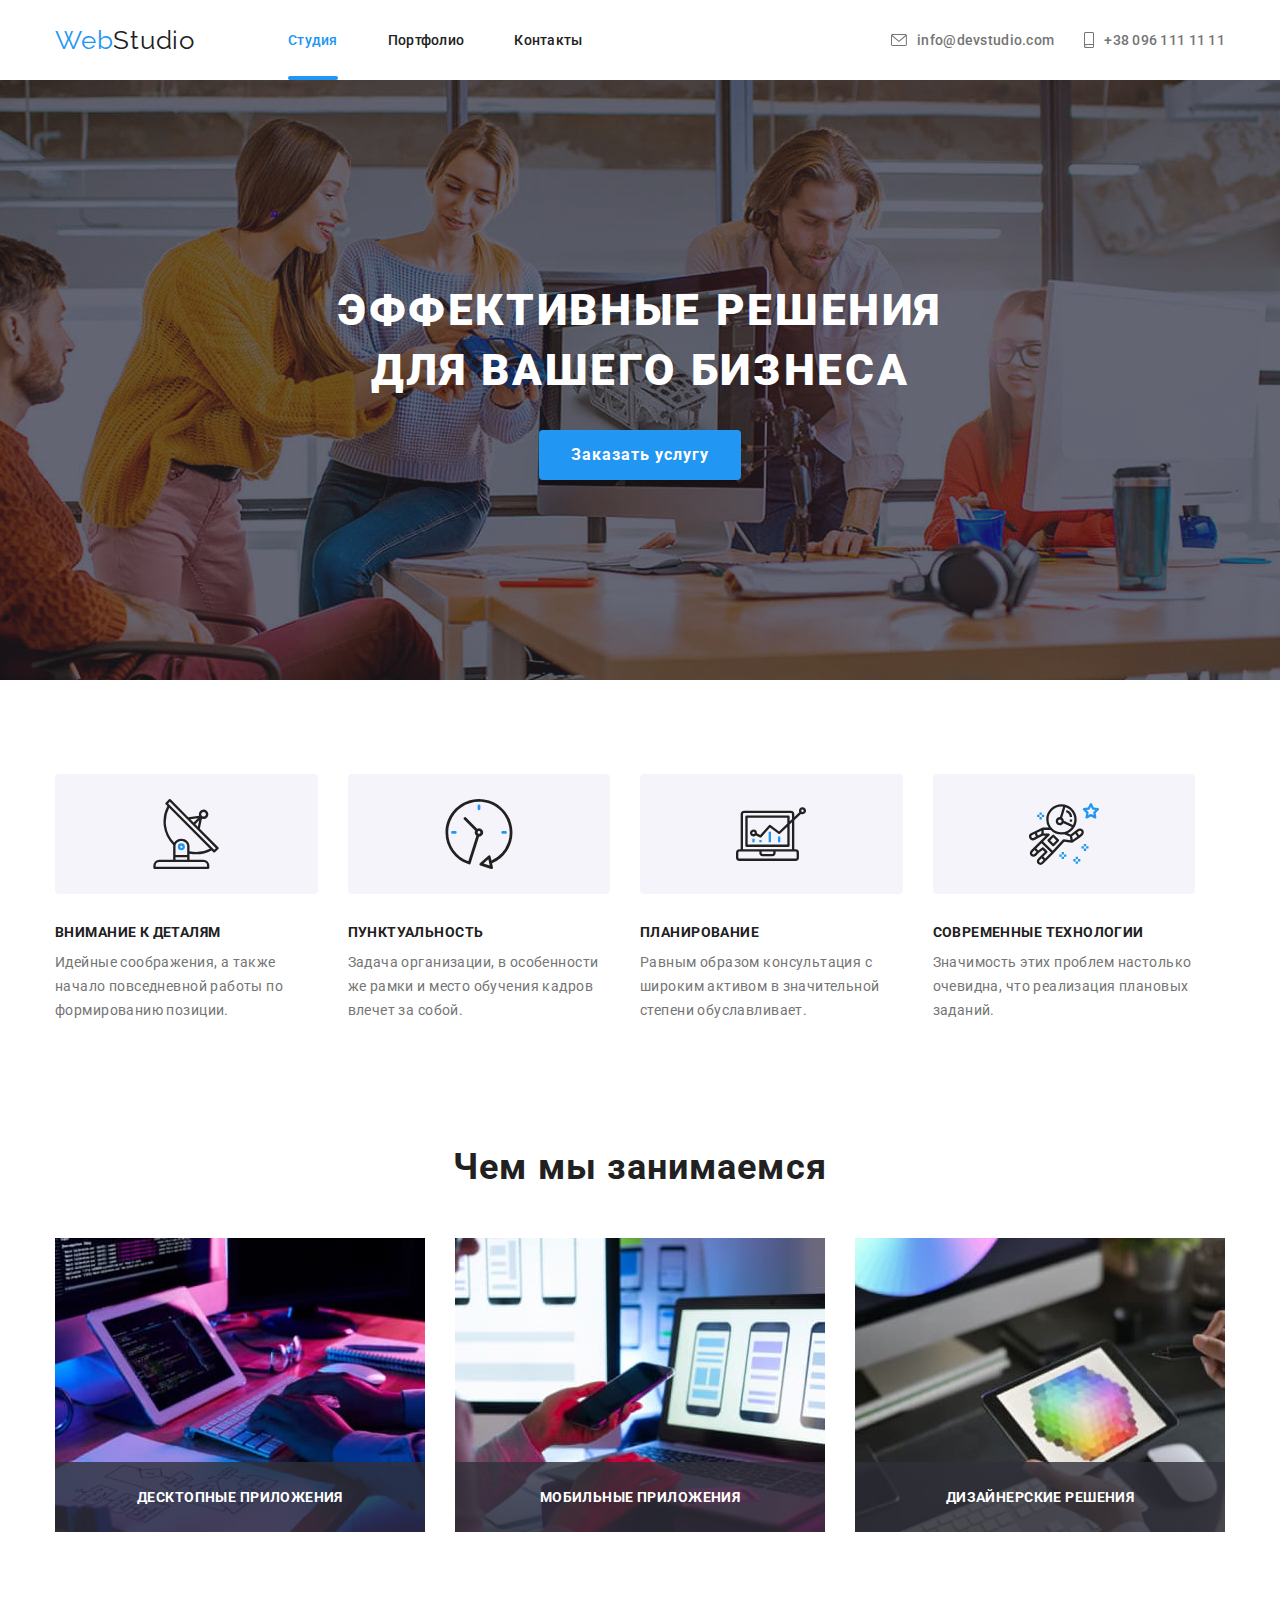
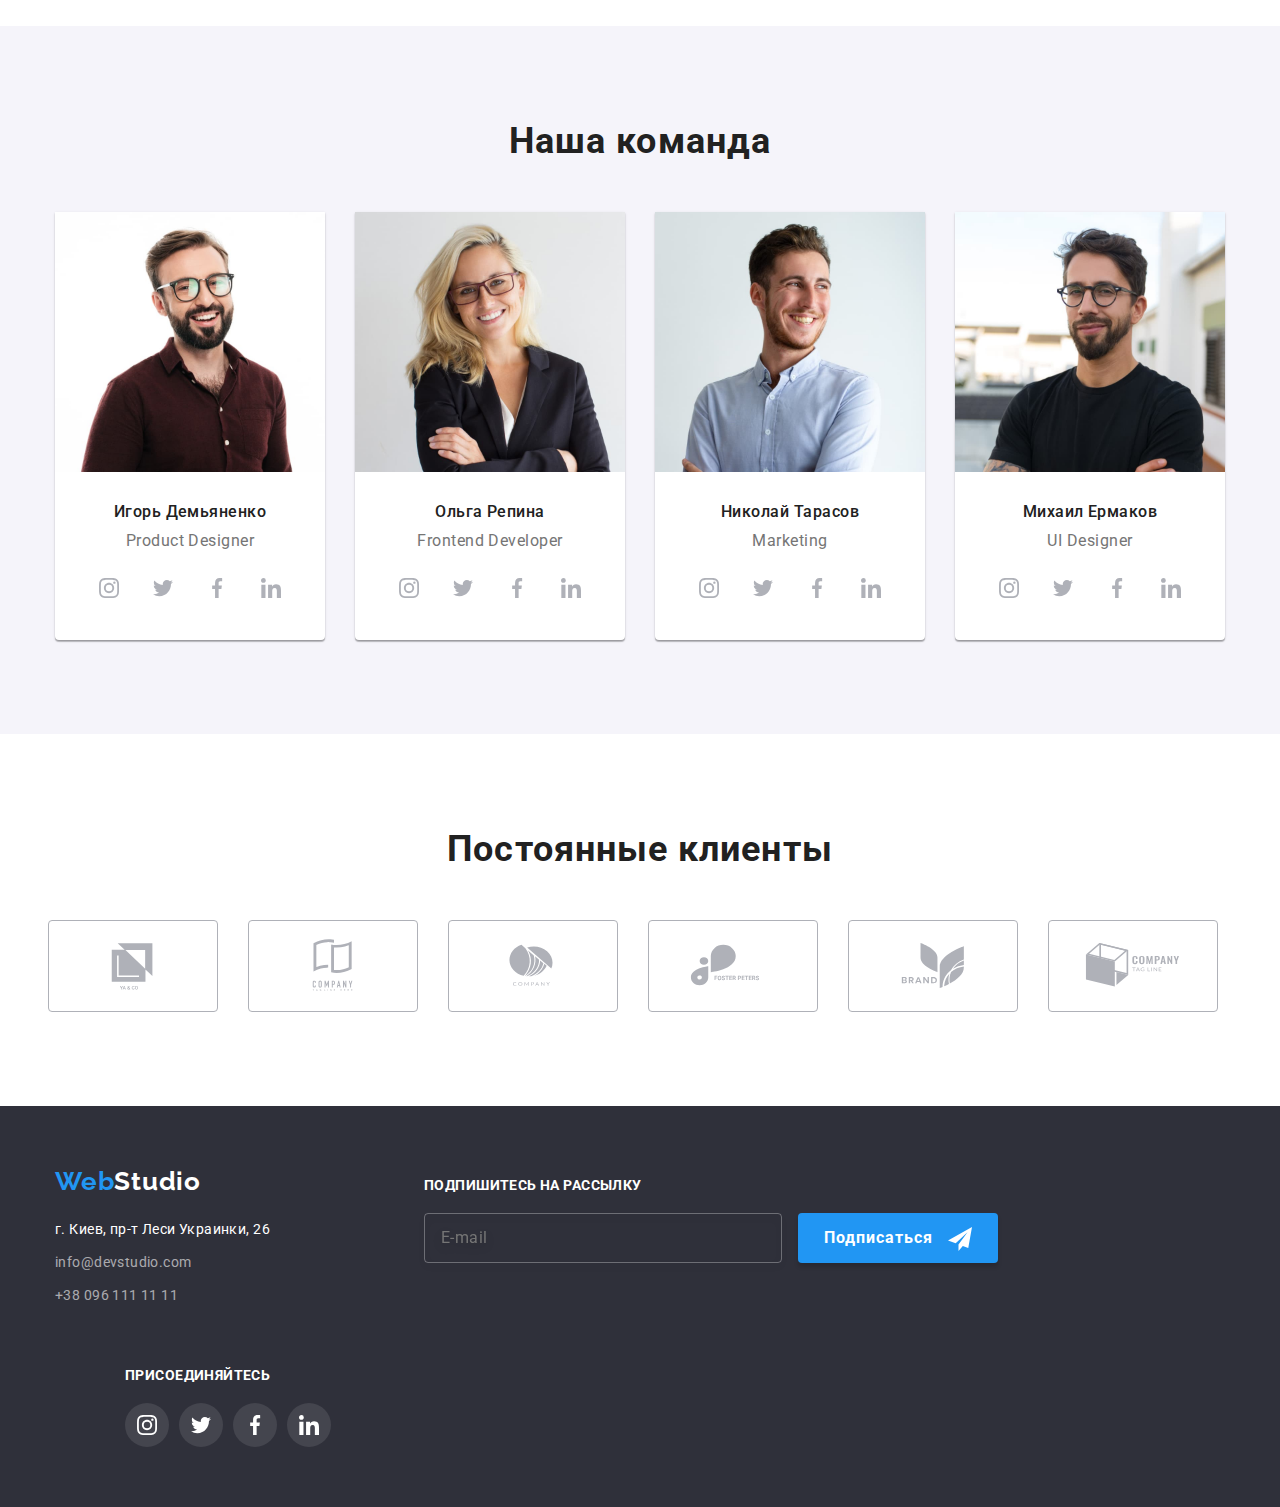
==== commit 6a42eb27: "промежуточное сохранение" ====
--- a/index.html
+++ b/index.html
@@ -1,5 +1,6 @@
 <!DOCTYPE html>
 <html lang="ru">
+
 <head>
     <meta charset="UTF-8">
     <meta http-equiv="X-UA-Compatible" content="IE=edge">
@@ -7,10 +8,12 @@
     <title>Студия</title>
     <link rel="preconnect" href="https://fonts.googleapis.com">
     <link rel="preconnect" href="https://fonts.gstatic.com" crossorigin>
-    <link href="https://fonts.googleapis.com/css2?family=Raleway:wght@700&family=Roboto:wght@400;500;700;900&display=swap"
+    <link
+        href="https://fonts.googleapis.com/css2?family=Raleway:wght@700&family=Roboto:wght@400;500;700;900&display=swap"
         rel="stylesheet">
     <link rel="stylesheet" href="./css/main.min.css">
 </head>
+
 <body>
 
     <!-- header   -->
@@ -20,20 +23,26 @@
             <nav class="header__inner">
                 <a href="./index.html" class="link header__logo"><span class="header__logo--part">Web</span>Studio</a>
                 <ul class="header-nav">
-                    <li class="header-nav__item"><a href="./index.html" class="link header__link current">Студия</a></li>
+                    <li class="header-nav__item"><a href="./index.html" class="link header__link current">Студия</a>
+                    </li>
                     <li class="header-nav__item"><a href="./portfolio.html" class="link header__link">Портфолио</a></li>
                     <li class="header-nav__item"><a href="./index.html" class="link header__link">Контакты</a></li>
                 </ul>
                 <ul class="header-contact">
                     <li class="header-contact__item">
-                        <a href="mailto:info@devstudio.com" class="link header__link header-contact__link">
-                        <svg class="header-contact__icon" width="16" height="12"><use href="./images/icons.svg#icon-envelope"></use></svg>
-                        info@devstudio.com</a> 
+                        <a href="mailto:info@devstudio.com"
+                            class="link header__link header-contact__link header__contact--tablet">
+                            <svg class="header-contact__icon" width="16" height="12">
+                                <use href="./images/icons.svg#icon-envelope"></use>
+                            </svg>
+                            info@devstudio.com</a>
                     </li>
                     <li class="header-contact__item">
                         <a href="tel:+380961111111" class="link header__link header-contact__link">
-                        <svg class="header-contact__icon" width="10" height="16"><use href="./images/icons.svg#icon-smartphone"></use></svg>
-                        +38 096 111 11 11</a>
+                            <svg class="header-contact__icon" width="10" height="16">
+                                <use href="./images/icons.svg#icon-smartphone"></use>
+                            </svg>
+                            +38 096 111 11 11</a>
                     </li>
                 </ul>
             </nav>
@@ -48,7 +57,7 @@
             <button data-modal-open type="button" class="hero__button">Заказать услугу</button>
         </section>
 
-       <!-- features  -->
+        <!-- features  -->
 
         <section class="features section">
             <div class="container">
@@ -60,7 +69,8 @@
                             </svg>
                         </div>
                         <h3 class="features-list__title">Внимание к деталям</h3>
-                        <p class="features-list__text">Идейные соображения, а также начало повседневной работы по формированию позиции.</p>
+                        <p class="features-list__text">Идейные соображения, а также начало повседневной работы по
+                            формированию позиции.</p>
                     </li>
                     <li class="features-list__item">
                         <div class="features-list__logo">
@@ -69,7 +79,8 @@
                             </svg>
                         </div>
                         <h3 class="features-list__title">Пунктуальность</h3>
-                        <p class="features-list__text">Задача организации, в особенности же рамки и место обучения кадров влечет за собой.</p>
+                        <p class="features-list__text">Задача организации, в особенности же рамки и место обучения
+                            кадров влечет за собой.</p>
                     </li>
                     <li class="features-list__item">
                         <div class="features-list__logo">
@@ -78,7 +89,8 @@
                             </svg>
                         </div>
                         <h3 class="features-list__title">Планирование</h3>
-                        <p class="features-list__text">Равным образом консультация с широким активом в значительной степени обуславливает.</p>
+                        <p class="features-list__text">Равным образом консультация с широким активом в значительной
+                            степени обуславливает.</p>
                     </li>
                     <li class="features-list__item">
                         <div class="features-list__logo">
@@ -87,7 +99,8 @@
                             </svg>
                         </div>
                         <h3 class="features-list__title">Современные технологии</h3>
-                        <p class="features-list__text">Значимость этих проблем настолько очевидна, что реализация плановых заданий.</p>
+                        <p class="features-list__text">Значимость этих проблем настолько очевидна, что реализация
+                            плановых заданий.</p>
                     </li>
                 </ul>
             </div>
@@ -101,9 +114,9 @@
                             <source srcset="
                                                 ./images/img-1.jpg 1x,
                                                 ./images/img-1-2x.jpeg 2x
-                                                " 
-                                                media="(min-width: 1200px)" />
-                            <img src="./images/img-1.jpg" alt="работа за компьютером" width="370" height="294" class="product-list__photo">
+                                                " media="(min-width: 1200px)" />
+                            <img src="./images/img-1.jpg" alt="работа за компьютером" width="370" height="294"
+                                class="product-list__photo">
                         </picture>
                         <p class="product-list__descr">Десктопные приложения</p>
                     </li>
@@ -112,9 +125,9 @@
                             <source srcset="
                                                                         ./images/img-2.jpg 1x,
                                                                         ./images/img-2-2x.jpeg 2x
-                                                                        " 
-                                                                        media="(min-width: 1200px)" />
-                            <img src="./images/img-2.jpg" alt="работа с телефоном" width="370" height="294" class="product-list__photo">
+                                                                        " media="(min-width: 1200px)" />
+                            <img src="./images/img-2.jpg" alt="работа с телефоном" width="370" height="294"
+                                class="product-list__photo">
                         </picture>
                         <p class="product-list__descr">Мобильные приложения</p>
                     </li>
@@ -123,9 +136,9 @@
                             <source srcset="
                                                                         ./images/img-3.jpg 1x,
                                                                         ./images/img-3-2x.jpeg 2x
-                                                                        " 
-                                                                        media="(min-width: 1200px)" />
-                            <img src="./images/img-3.jpg" alt="работа за планшетом" width="370" height="294" class="product-list__photo">
+                                                                        " media="(min-width: 1200px)" />
+                            <img src="./images/img-3.jpg" alt="работа за планшетом" width="370" height="294"
+                                class="product-list__photo">
                         </picture>
                         <p class="product-list__descr">Дизайнерские решения</p>
                     </li>
@@ -133,33 +146,27 @@
             </div>
         </section>
 
-    <!-- team -->
+        <!-- team -->
 
         <section class="team section">
             <h2 class="primary-title">Наша команда</h2>
             <ul class="team-list container">
                 <li class="team-list__item">
                     <picture>
-                        <source
-                        srcset="
+                        <source srcset="
                         ./images/img-4.jpg 1x,
                         ./images/img-4-2x.jpeg 2x
-                        "
-                        media="(min-width: 1200px)"
-                        />
-                        <source
-                        srcset="
+                        " media="(min-width: 1200px)" />
+                        <source srcset="
                         ./images/img-tab-4.jpeg 1x,
                         ./images/img-tab-4-2x.jpeg 2x
-                        "
-                        media="(min-width: 768px)"
-                        />
+                        " media="(min-width: 768px)" />
                         <source srcset="
                         ./images/img-mob-4.jpeg 1x,
                         ./images/img-mob-4-2x.jpeg 2x
-                        " 
-                        media="(min-width: 480px)"/>
-                        <img src="./images/img-4.jpg" alt="Product Designer" width="270" height="260" class="team-list__photo">
+                        " media="(min-width: 480px)" />
+                        <img src="./images/img-4.jpg" alt="Product Designer" width="270" height="260"
+                            class="team-list__photo">
                     </picture>
                     <div class="team-list__info">
                         <h3 class="team-list__name">Игорь Демьяненко</h3>
@@ -201,19 +208,17 @@
                         <source srcset="
                                             ./images/img-5.jpg 1x,
                                             ./images/img-5-2x.jpeg 2x
-                                            " 
-                                            media="(min-width: 1200px)" />
+                                            " media="(min-width: 1200px)" />
                         <source srcset="
                                             ./images/img-tab-5.jpeg 1x,
                                             ./images/img-tab-5-2x.jpeg 2x
-                                            " 
-                                            media="(min-width: 768px)" />
+                                            " media="(min-width: 768px)" />
                         <source srcset="
                                             ./images/img-mob-5.jpeg 1x,
                                             ./images/img-mob-5-2x.jpeg 2x
-                                            " 
-                                            media="(min-width: 480px)" />
-                        <img src="./images/img-5.jpg" alt="Frontend Developer" width="270" height="260" class="team-list__photo">
+                                            " media="(min-width: 480px)" />
+                        <img src="./images/img-5.jpg" alt="Frontend Developer" width="270" height="260"
+                            class="team-list__photo">
                     </picture>
                     <div class="team-list__info">
                         <h3 class="team-list__name">Ольга Репина</h3>
@@ -255,18 +260,15 @@
                         <source srcset="
                                                                 ./images/img-6.jpg 1x,
                                                                 ./images/img-6-2x.jpeg 2x
-                                                                " 
-                                                                media="(min-width: 1200px)" />
+                                                                " media="(min-width: 1200px)" />
                         <source srcset="
                                                                 ./images/img-tab-6.jpeg 1x,
                                                                 ./images/img-tab-6-2x.jpeg 2x
-                                                                " 
-                                                                media="(min-width: 768px)" />
+                                                                " media="(min-width: 768px)" />
                         <source srcset="
                                                                 ./images/img-mob-6.jpeg 1x,
                                                                 ./images/img-mob-6-2x.jpeg 2x
-                                                                " 
-                                                                media="(min-width: 480px)" />
+                                                                " media="(min-width: 480px)" />
                         <img src="./images/img-6.jpg" alt="Marketing" width="270" height="260" class="team-list__photo">
                     </picture>
                     <div class="team-list__info">
@@ -309,19 +311,17 @@
                         <source srcset="
                                                                                     ./images/img-7.jpg 1x,
                                                                                     ./images/img-7-2x.jpeg 2x
-                                                                                    " 
-                                                                                    media="(min-width: 1200px)" />
+                                                                                    " media="(min-width: 1200px)" />
                         <source srcset="
                                                                                     ./images/img-tab-7.jpeg 1x,
                                                                                     ./images/img-tab-7-2x.jpeg 2x
-                                                                                    " 
-                                                                                    media="(min-width: 768px)" />
+                                                                                    " media="(min-width: 768px)" />
                         <source srcset="
                                                                                     ./images/img-mob-7.jpeg 1x,
                                                                                     ./images/img-mob-7-2x.jpeg 2x
-                                                                                    " 
-                                                                                    media="(min-width: 480px)" />
-                        <img src="./images/img-7.jpg" alt="UI Designer" width="270" height="260" class="team-list__photo">
+                                                                                    " media="(min-width: 480px)" />
+                        <img src="./images/img-7.jpg" alt="UI Designer" width="270" height="260"
+                            class="team-list__photo">
                     </picture>
                     <div class="team-list__info">
                         <h3 class="team-list__name">Михаил Ермаков</h3>
@@ -361,7 +361,7 @@
             </ul>
         </section>
 
-    <!-- clients -->
+        <!-- clients -->
 
         <section class="clients section">
             <div class="container clients-container">
@@ -418,50 +418,58 @@
 
     <footer class="footer">
         <div class="footer__inner container">
-            <div class="footer-contact">
-                <a href="./index.html" class="link footer__logo"><span class="footer__logo--part">Web</span>Studio</a>
-                <address>
-                    <ul class="footer-list">
-                        <li class="footer-list__item"><a target="_blank" rel="noopener nofollow noreferrer"
-                                href="https://goo.gl/maps/vHbvLsZFDgiM335Y8" class="link footer-list__map">г. Киев, пр-т Леси Украинки, 26</a>
+            <div class="footer-online">
+                <div class="footer-contact">
+                    <a href="./index.html" class="link footer__logo"><span
+                            class="footer__logo--part">Web</span>Studio</a>
+                    <address>
+                        <ul class="footer-list">
+                            <li class="footer-list__item"><a target="_blank" rel="noopener nofollow noreferrer"
+                                    href="https://goo.gl/maps/vHbvLsZFDgiM335Y8" class="link footer-list__map">г. Киев,
+                                    пр-т Леси
+                                    Украинки, 26</a>
+                            </li>
+                            <li class="footer-list__item"><a href="mailto:info@devstudio.com"
+                                    class="link footer-list__mail">info@devstudio.com</a></li>
+                            <li class="footer-list__item"><a href="tel:+380961111111" class="link footer-list__tel">+38
+                                    096 111 11
+                                    11</a></li>
+                        </ul>
+                    </address>
+                </div>
+                <div class="footer-connect">
+                    <p class="footer__text">Присоединяйтесь</p>
+                    <ul class="footer-social">
+                        <li class="footer-social__icon">
+                            <a href="#" class="link footer-social__link">
+                                <svg class="footer-social__sign">
+                                    <use href="./images/icons.svg#icon-instagram"></use>
+                                </svg>
+                            </a>
                         </li>
-                        <li class="footer-list__item"><a href="mailto:info@devstudio.com" class="link footer-list__mail">info@devstudio.com</a></li>
-                        <li class="footer-list__item"><a href="tel:+380961111111" class="link footer-list__tel">+38 096 111 11 11</a></li>
+                        <li class="footer-social__icon">
+                            <a href="#" class="link footer-social__link">
+                                <svg class="footer-social__sign">
+                                    <use href="./images/icons.svg#icon-twitter"></use>
+                                </svg>
+                            </a>
+                        </li>
+                        <li class="footer-social__icon">
+                            <a href="#" class="link footer-social__link">
+                                <svg class="footer-social__sign">
+                                    <use href="./images/icons.svg#icon-facebook"></use>
+                                </svg>
+                            </a>
+                        </li>
+                        <li class="footer-social__icon">
+                            <a href="#" class="link footer-social__link">
+                                <svg class="footer-social__sign">
+                                    <use href="./images/icons.svg#icon-linkedin"></use>
+                                </svg>
+                            </a>
+                        </li>
                     </ul>
-                </address>
-            </div>
-            <div class="footer-connect">
-                <p class="footer__text">Присоединяйтесь</p>
-                <ul class="footer-social">
-                    <li class="footer-social__icon">
-                        <a href="#" class="link footer-social__link">
-                            <svg class="footer-social__sign">
-                                <use href="./images/icons.svg#icon-instagram"></use>
-                            </svg>
-                        </a>
-                    </li>
-                    <li class="footer-social__icon">
-                        <a href="#" class="link footer-social__link">
-                            <svg class="footer-social__sign">
-                                <use href="./images/icons.svg#icon-twitter"></use>
-                            </svg>
-                        </a>
-                    </li>
-                    <li class="footer-social__icon">
-                        <a href="#" class="link footer-social__link">
-                            <svg class="footer-social__sign">
-                                <use href="./images/icons.svg#icon-facebook"></use>
-                            </svg>
-                        </a>
-                    </li>
-                    <li class="footer-social__icon">
-                        <a href="#" class="link footer-social__link">
-                            <svg class="footer-social__sign">
-                                <use href="./images/icons.svg#icon-linkedin"></use>
-                            </svg>
-                        </a>
-                    </li>
-                </ul>
+                </div>
             </div>
             <form class="footer-form">
                 <p class="footer__text">Подпишитесь на рассылку</p>
@@ -514,14 +522,16 @@
                     </div>
                     <div class="modal-data__item">
                         <label for="comment" class="modal-data__label">Комментарий</label>
-                        <textarea name="text" id="comment" placeholder="Введите текст" class="modal-data__input modal-data__textarea"></textarea>
+                        <textarea name="text" id="comment" placeholder="Введите текст"
+                            class="modal-data__input modal-data__textarea"></textarea>
                     </div>
                 </div>
                 <label class="modal-checkbox">
                     <svg class="modal-checkbox__icon">
                         <use href="./images/icons.svg#icon-check"></use>
                     </svg>
-                    <input class= "modal-checkbox__input" type="checkbox" name="agree" value="agree">Соглашаюсь с рассылкой и принимаю <a href="#" download class= "modal-checkbox__link">Условия договора</a>
+                    <input class="modal-checkbox__input" type="checkbox" name="agree" value="agree">Соглашаюсь с
+                    рассылкой и принимаю <a href="#" download class="modal-checkbox__link">Условия договора</a>
                 </label>
                 <button type="submit" class="modal-form__button">Отправить</button>
             </form>
@@ -531,5 +541,5 @@
     <script src="./js/modal.js"></script>
 
 </body>
-</html>
-    +
+</html>--- a/css/main.min.css
+++ b/css/main.min.css
@@ -1,2 +1,2 @@
-html,body,div,span,applet,object,iframe,h1,h2,h3,h4,h5,h6,p,blockquote,pre,a,abbr,acronym,address,big,cite,code,del,dfn,em,img,ins,kbd,q,s,samp,small,strike,strong,sub,sup,tt,var,b,u,i,center,dl,dt,dd,ol,ul,li,fieldset,form,label,legend,table,caption,tbody,tfoot,thead,tr,th,td,article,aside,canvas,details,embed,figure,figcaption,footer,header,hgroup,menu,nav,output,ruby,section,summary,time,mark,audio,video{margin:0;padding:0;border:0;font-size:100%;font:inherit;vertical-align:baseline}article,aside,details,figcaption,figure,footer,header,hgroup,menu,nav,section{display:block}body{line-height:1}ol,ul{list-style:none}blockquote,q{quotes:none}blockquote:before,blockquote:after,q:before,q:after{content:"";content:none}table{border-collapse:collapse;border-spacing:0}/*! modern-normalize v1.1.0 | MIT License | https://github.com/sindresorhus/modern-normalize */*,::before,::after{box-sizing:border-box}html{line-height:1.15;-webkit-text-size-adjust:100%;-moz-tab-size:4;tab-size:4}body{margin:0;font-family:system-ui,-apple-system,"Segoe UI",Roboto,Helvetica,Arial,sans-serif,"Apple Color Emoji","Segoe UI Emoji"}hr{height:0;color:inherit}abbr[title]{text-decoration:underline dotted}b,strong{font-weight:bolder}code,kbd,samp,pre{font-family:ui-monospace, SFMono-Regular, Consolas, 'Liberation Mono', Menlo, monospace;font-size:1em}small{font-size:80%}sub,sup{font-size:75%;line-height:0;position:relative;vertical-align:baseline}sub{bottom:-0.25em}sup{top:-0.5em}table{text-indent:0;border-color:inherit}button,input,optgroup,select,textarea{font-family:inherit;font-size:100%;line-height:1.15;margin:0}button,select{text-transform:none}button,[type='button'],[type='reset'],[type='submit']{-webkit-appearance:button}::-moz-focus-inner{border-style:none;padding:0}:-moz-focusring{outline:1px dotted ButtonText}:-moz-ui-invalid{box-shadow:none}legend{padding:0}progress{vertical-align:baseline}::-webkit-inner-spin-button,::-webkit-outer-spin-button{height:auto}[type='search']{-webkit-appearance:textfield;outline-offset:-2px}::-webkit-search-decoration{-webkit-appearance:none}::-webkit-file-upload-button{-webkit-appearance:button;font:inherit}summary{display:list-item}body{font-family:"Roboto", sans-serif;color:#212121;background-color:#fff}img{display:block}.link{text-decoration:none;color:#212121;cursor:pointer}.section{padding-top:94px;padding-bottom:94px}@media screen and (min-width: 320px) and (max-width: 480px){.section{padding-top:60px;padding-bottom:60px}}.container{width:1200px;margin-left:auto;margin-right:auto;padding-left:15px;padding-right:15px}@media screen and (min-width: 320px) and (max-width: 480px){.container{width:100%}}.primary-title{font-weight:700;font-size:36px;line-height:calc(42 / 36);text-align:center;letter-spacing:.03em;margin-bottom:50px}@media screen and (min-width: 320px) and (max-width: 480px){.primary-title{font-size:28px;line-height:calc(32 / 28);margin-bottom:30px}}.backdrop{position:fixed;width:100%;height:100%;top:0;left:0;background-color:rgba(0,0,0,0.2);transition-property:opacity;transition-duration:250ms;transition-timing-function:cubic-bezier(0.4, 0, 0.2, 1)}.is-hidden{opacity:0;pointer-events:none;visibility:hidden}.modal{min-width:528px;min-height:581px;background:#ffffff;box-shadow:0px 1px 3px rgba(0,0,0,0.12),0px 1px 1px rgba(0,0,0,0.14),0px 2px 1px rgba(0,0,0,0.2);border-radius:4px;overflow:hidden;position:absolute;top:50%;left:50%;transform:translate(-50%, -50%);transition-property:all;transition-duration:250ms;transition-timing-function:cubic-bezier(0.4, 0, 0.2, 1)}.modal-close__button{width:30px;height:30px;border:1px solid rgba(0,0,0,0.1);border-radius:50%;background-color:transparent;position:absolute;top:8px;right:8px;outline:none;transition-property:fill;transition-duration:250ms;transition-timing-function:cubic-bezier(0.4, 0, 0.2, 1)}.modal-close__button:hover,.modal-close__button:focus{fill:#2196f3}.modal-close__icon{width:11px;height:11px;position:absolute;top:50%;left:50%;transform:translate(-50%, -50%)}.modal-form{padding:40px}.modal-form__text{font-weight:700;font-size:20px;line-height:calc(23 / 20);text-align:center;letter-spacing:.03em}.modal-form__button{display:block;margin:0 auto;width:200px;min-height:50px;background:#188ce8;box-shadow:0px 4px 4px rgba(0,0,0,0.15);border-radius:4px;border:#188ce8;font-weight:700;font-size:16px;line-height:calc(30 / 16);letter-spacing:0.06em;color:#ffffff;margin-top:30px;cursor:pointer}.modal-data__item{display:flex;flex-direction:column;flex-basis:448px;box-sizing:border-box;position:relative}.modal-data__item:not(:last-child){margin-bottom:10px}.modal-data__input{display:block;width:448px;min-height:40px;border:1px solid rgba(33,33,33,0.2);outline:none;border-radius:4px;font-size:14px;line-height:calc(16 / 14);letter-spacing:0.01em;color:rgba(117,117,117,0.5);padding-left:42px;margin-top:4px;transition-property:border-color, fill;transition-duration:250ms;transition-timing-function:cubic-bezier(0.4, 0, 0.2, 1)}.modal-data__input:focus{border-color:#2196f3}.modal-data__input:focus ~ .modal-data__icon{fill:#2196f3}.modal-data{margin:12px 0 20px}.modal-data__label{font-size:12px;line-height:calc(14 / 12);letter-spacing:0.01em;color:#757575}.modal-data__icon{width:18px;height:18px;position:absolute;top:50%;left:12px;fill:#212121}.modal-data__textarea{min-height:120px;resize:none;padding:16px 12px}.modal-checkbox{font-size:14px;line-height:calc(24 / 14);letter-spacing:.03em;color:#757575;display:flex;align-items:center;margin-left:12px}.modal-checkbox__link{color:#2196f3;padding-left:5px}.modal-checkbox__icon{width:16px;height:15px;fill:#ffffff;position:absolute;z-index:1}.modal-checkbox__input{width:16px;height:15px;margin-right:7px;border:2px solid #212121;border-radius:2px;appearance:none;position:relative}.modal-checkbox__input:checked{background-color:#2196f3;border-color:#2196f3}.header__inner{display:flex;align-items:center}.header__logo{font-family:"Raleway", sans-serif;font-size:26px;line-height:calc(31 / 26);letter-spacing:.03em;display:block}.header__logo--part{color:#2196f3}.header-nav{display:flex;flex-wrap:wrap;margin-left:93px}@media screen and (min-width: 320px) and (max-width: 480px){.header-nav{display:none}}.header-nav__item{position:relative}.header-nav__item:not(:last-child){margin-right:50px}.header__link{font-weight:500;font-size:14px;line-height:calc(16 / 14);letter-spacing:0.02em;display:block;padding-top:32px;padding-bottom:32px;color:#212121;transition-property:color;transition-duration:250ms;transition-timing-function:cubic-bezier(0.4, 0, 0.2, 1)}.header__link:hover,.header__link:focus{color:#2196f3}.header-contact{display:flex;margin-left:auto}@media screen and (min-width: 320px) and (max-width: 480px){.header-contact{display:none}}.header-contact__item:last-child{margin-left:30px}.header-contact__icon{margin-right:10px}.header-contact__link{display:flex;justify-content:center;align-items:center;color:#757575;fill:#757575;transition-property:color, fill;transition-duration:250ms;transition-timing-function:cubic-bezier(0.4, 0, 0.2, 1)}.header-contact__link:hover,.header-contact__link:focus{color:#2196f3;fill:#2196f3}.current{color:#2196f3}.current:after{background:#2196f3;content:"";position:absolute;width:100%;height:4px;border-radius:2px;left:0;bottom:0}.portfolio{border-top:1px solid #ececec}.portfolio-nav{display:flex;flex-wrap:wrap;justify-content:center;margin-bottom:50px}.portfolio-nav__item:not(:last-child){margin-right:8px}.portfolio-nav__button{font-family:inherit;font-weight:500;font-size:16px;line-height:calc(26 / 16);text-align:center;letter-spacing:.03em;color:#212121;background-color:#f5f4fa;cursor:pointer;border:transparent;padding:6px 22px;border-radius:4px;transition-property:color, background-color, box-shadow;transition-duration:250ms;transition-timing-function:cubic-bezier(0.4, 0, 0.2, 1)}.portfolio-nav__button:hover,.portfolio-nav__button:focus{color:#ffffff;background-color:#2196f3;box-shadow:0px 3px 1px rgba(0,0,0,0.1),0px 1px 2px rgba(0,0,0,0.08),0px 2px 2px rgba(0,0,0,0.12)}.portfolio-gallery{display:flex;flex-wrap:wrap;margin-right:-30px}.portfolio-gallery__item{flex-basis:calc(100% / 3 - 30px);flex-wrap:wrap;margin-bottom:30px;overflow:hidden;transition-property:box-shadow;transition-duration:250ms;transition-timing-function:cubic-bezier(0.4, 0, 0.2, 1)}.portfolio-gallery__item:not(:last-child){margin-right:30px}.portfolio-gallery__item:nth-last-child(-n+3){margin-bottom:0px}.portfolio-gallery__item:hover,.portfolio-gallery__item:focus{box-shadow:0px 1px 1px rgba(0,0,0,0.12),0px 4px 4px rgba(0,0,0,0.06),1px 4px 6px rgba(0,0,0,0.16)}.portfolio-gallery__item:hover .portfolio-overlay{transform:translateY(0)}.portfolio-article__photo{position:relative;overflow:hidden}.portfolio-article__descr{padding:20px 24px;border:1px solid #eeeeee}.portfolio-article__name{font-weight:700;font-size:18px;line-height:calc(36 / 18);letter-spacing:0.06em}.portfolio-article__type{font-size:16px;line-height:calc(30 / 16);letter-spacing:.03em;color:#757575}.portfolio-overlay{display:flex;justify-content:center;align-items:center;position:absolute;width:100%;height:100%;left:0;bottom:0;background-color:rgba(33,150,243,0.9);transition-property:transform;transition-duration:250ms;transition-timing-function:cubic-bezier(0.4, 0, 0.2, 1);transform:translateY(100%)}.portfolio-overlay__text{display:flex;justify-content:center;align-items:center;flex-basis:322px;font-size:18px;line-height:calc(28 / 18);letter-spacing:.03em;color:#ffffff}.hero{width:100%;min-height:400px;background:#c4c4c4;background-image:linear-gradient(rgba(47,48,58,0.4), rgba(47,48,58,0.4)),url(../images/hero-img-mob.jpeg);background-size:cover;background-repeat:no-repeat;background-position:center;display:flex;justify-content:center;align-items:center;flex-direction:column;flex-grow:1}@media (min-device-pixel-ratio: 2), (min-resolution: 192dpi), (min-resolution: 2dppx){.hero{min-height:400px;background-image:linear-gradient(rgba(47,48,58,0.4), rgba(47,48,58,0.4)),url(../images/hero-img-mob-2x.jpeg)}}@media screen and (min-width: 768px){.hero{min-height:400px;background-image:linear-gradient(rgba(47,48,58,0.4), rgba(47,48,58,0.4)),url(../images/hero-img-tab.jpeg)}}@media screen and (min-width: 768px) and (min-device-pixel-ratio: 2), screen and (min-width: 768px) and (min-resolution: 192dpi), screen and (min-width: 768px) and (min-resolution: 2dppx){.hero{min-height:400px;background-image:linear-gradient(rgba(47,48,58,0.4), rgba(47,48,58,0.4)),url(../images/hero-img-tab-2x.jpeg)}}@media screen and (min-width: 1200px){.hero{min-height:600px;background-image:linear-gradient(rgba(47,48,58,0.4), rgba(47,48,58,0.4)),url(../images/hero-img.jpg)}}@media screen and (min-width: 1200px) and (min-device-pixel-ratio: 2), screen and (min-width: 1200px) and (min-resolution: 192dpi), screen and (min-width: 1200px) and (min-resolution: 2dppx){.hero{min-height:600px;background-image:linear-gradient(rgba(47,48,58,0.4), rgba(47,48,58,0.4)),url(../images/hero-img-2x.jpeg)}}.hero__title{font-weight:900;font-size:44px;line-height:calc(60 / 44);text-align:center;letter-spacing:0.06em;text-transform:uppercase;color:#ffffff;width:696px;margin-left:auto;margin-right:auto;margin-bottom:30px}@media screen and (min-width: 320px) and (max-width: 480px){.hero__title{width:100%;max-width:360px;font-size:26px;line-height:calc(42 / 26)}}.hero__button{font-family:inherit;background:#2196f3;font-weight:700;font-size:16px;line-height:calc(30 / 16);text-align:center;letter-spacing:0.06em;color:#ffffff;cursor:pointer;border:transparent;padding:10px 32px;min-width:200px;box-shadow:0px 4px 4px rgba(0,0,0,0.15);border-radius:4px;transition-property:background-color;transition-duration:250ms;transition-timing-function:cubic-bezier(0.4, 0, 0.2, 1)}.hero__button:hover,.hero__button:focus{background-color:#188ce8}.features{padding-bottom:0}@media screen and (min-width: 320px) and (max-width: 480px){.features{padding-bottom:60px}}.features-list{display:flex;flex-wrap:wrap}.features-list__logo{display:flex;justify-content:center;align-items:center;min-height:120px;background:#f5f4fa;border-radius:4px;margin-bottom:30px}.features-list__icon{width:70px;height:70px}.features-list__title{font-weight:700;font-size:14px;line-height:calc(16 / 14);letter-spacing:.03em;text-transform:uppercase;margin-bottom:10px}.features-list__text{font-size:14px;line-height:calc(24 / 14);letter-spacing:.03em;color:#757575}@media screen and (min-width: 320px) and (max-width: 480px){.features-list{display:block}}.features-list__item{flex-basis:calc(100% / 4 - 30px);margin-right:30px;margin-bottom:30px}.features-list__item:last-child{margin-right:0px}@media screen and (min-width: 320px) and (max-width: 480px){.features-list__item:last-child{margin-right:0;margin-bottom:0}}@media screen and (min-width: 320px) and (max-width: 480px){.features-list__item{margin-right:0}}@media screen and (min-width: 320px) and (max-width: 480px){.product{display:none}}.product-list{display:flex;flex-wrap:wrap;margin-right:-30px}.product-list__photo{position:relative}.product-list__descr{position:absolute;width:100%;left:0;bottom:0;min-height:70px;font-size:14px;font-weight:700;line-height:calc 1.14286;letter-spacing:.03em;text-transform:uppercase;color:#ffffff;background:rgba(47,48,58,0.8);display:flex;justify-content:center;align-items:center}.product-list__item{flex-basis:calc(100% / 3 - 30px);position:relative}.product-list__item:not(:last-child){margin-right:30px}.team{background:#f5f4fa}@media screen and (min-width: 320px) and (max-width: 480px){.team{width:100%}}.team-list{display:flex;flex-wrap:wrap}@media screen and (min-width: 320px) and (max-width: 480px){.team-list{flex-basis:100%}}.team-list__info{padding-top:30px;padding-bottom:30px}@media screen and (min-width: 320px) and (max-width: 480px){.team-list__photo{width:100%;max-width:450px;height:auto;margin:0 auto}}.team-list__name{font-weight:500;font-size:16px;line-height:calc(19 / 16);text-align:center;letter-spacing:.03em}.team-list__position{font-size:16px;line-height:calc(19 / 16);text-align:center;letter-spacing:.03em;color:#757575;margin-top:10px}.team-list__item{background:#ffffff;flex-basis:calc(100% / 4 - 30px);box-shadow:0px 1px 3px rgba(0,0,0,0.12),0px 1px 1px rgba(0,0,0,0.14),0px 2px 1px rgba(0,0,0,0.2);border-radius:0px 0px 4px 4px}@media screen and (min-width: 320px) and (max-width: 480px){.team-list__item{flex-basis:100%}}.team-list__item:not(:last-child){margin-right:30px}@media screen and (min-width: 320px) and (max-width: 480px){.team-list__item:not(:last-child){margin-right:0}}.team-social{display:flex;justify-content:center;align-items:center;margin-top:16px}.team-social__sign{width:20px;height:20px}.team-social__icon{display:flex;justify-content:center;align-items:center}.team-social__icon:not(:last-child){margin-right:10px}.team-social__link{width:44px;height:44px;border-radius:50%;display:flex;justify-content:center;align-items:center;fill:#afb1b8;transition-property:background-color, border-radius, fill;transition-duration:250ms;transition-timing-function:cubic-bezier(0.4, 0, 0.2, 1)}.team-social__link:hover,.team-social__link:focus{background-color:#2196f3;fill:#ffffff}@media screen and (min-width: 320px) and (max-width: 480px){.clients-container{width:100%;padding:0}}.clients-list{display:flex;justify-content:center;align-items:center}.clients-list__icon{width:106px;height:60px}@media screen and (min-width: 320px) and (max-width: 480px){.clients-list{flex-wrap:wrap;flex-basis:100%;margin-top:-15px;margin-bottom:-15px}}.clients-list__item{display:flex;justify-content:center;align-items:center;flex-wrap:wrap;margin-right:30px}.clients-list__item:last-child{margin-right:15px}@media screen and (min-width: 320px) and (max-width: 480px){.clients-list__item{width:calc(100% / 2 - 30px);margin:15px}}.clients-list__link{width:170px;height:92px;border:1px solid #afb1b8;border-radius:4px;display:flex;justify-content:center;align-items:center;fill:#afb1b8;transition-property:border, fill;transition-duration:250ms;transition-timing-function:cubic-bezier(0.4, 0, 0.2, 1)}.clients-list__link:hover,.clients-list__link:focus{border:1px solid #2196f3;fill:#2196f3}@media screen and (min-width: 320px) and (max-width: 480px){.clients-list__link{width:100%}}.footer{background-color:#2f303a;padding-top:60px;padding-bottom:60px}.footer__inner{display:flex;justify-content:start;align-items:baseline}@media screen and (min-width: 320px) and (max-width: 480px){.footer__inner{display:block;text-align:center}}.footer__text{font-weight:700;font-size:14px;line-height:calc(16 / 14);letter-spacing:.03em;text-transform:uppercase;color:#ffffff;margin-bottom:20px}.footer__logo{font-family:"Raleway", sans-serif;font-weight:700;font-size:26px;line-height:calc(31 / 26);letter-spacing:.03em;color:#ffffff}@media screen and (min-width: 320px) and (max-width: 480px){.footer__logo{font-size:24px;line-height:calc(28 / 24)}}.footer__logo--part{color:#2196f3}.footer-contact{margin-bottom:60px}.footer-list{font-style:normal;margin-top:20px}.footer-list__item:not(:first-child){margin-top:9px}.footer-list__map{font-size:14px;line-height:calc(24 / 14);letter-spacing:.03em;color:#ffffff}.footer-list__mail,.footer-list__tel{font-size:14px;line-height:calc(24 / 14);letter-spacing:.03em;color:rgba(255,255,255,0.6)}.footer-connect{margin-left:70px}@media screen and (min-width: 320px) and (max-width: 480px){.footer-connect{margin-left:0px;margin-bottom:60px}}.footer-social{display:flex;justify-content:start;align-items:center}.footer-social__sign{width:20px;height:20px;fill:#ffffff}.footer-social__icon{display:flex;justify-content:center;align-items:center}@media screen and (min-width: 320px) and (max-width: 480px){.footer-social__icon{display:inline-block}}.footer-social__icon:not(:last-child){margin-right:10px}@media screen and (min-width: 320px) and (max-width: 480px){.footer-social{display:block}}.footer-social__link{width:44px;height:44px;background-color:rgba(255,255,255,0.1);border-radius:50%;display:flex;justify-content:center;align-items:center;transition-property:background-color;transition-duration:250ms;transition-timing-function:cubic-bezier(0.4, 0, 0.2, 1)}.footer-social__link:hover,.footer-social__link:focus{background-color:#2196f3}.footer-form{margin-left:93px;position:relative}.footer-form__input{width:358px;min-height:50px;background:transparent;border:1px solid rgba(255,255,255,0.3);filter:drop-shadow(0px 4px 4px rgba(0,0,0,0.15));border-radius:4px;margin-right:12px;font-size:16px;line-height:calc(20 / 16);letter-spacing:.03em;color:rgba(255,255,255,0.6);padding-left:16px;outline:none}@media screen and (min-width: 320px) and (max-width: 480px){.footer-form__input{width:100%;margin-right:0px;margin-bottom:20px}}.footer-form__button{width:200px;min-height:50px;font-weight:700;font-size:16px;line-height:calc(30 / 16);letter-spacing:0.06em;color:#ffffff;background:#2196f3;box-shadow:0px 4px 4px rgba(0,0,0,0.15);border:#2196f3;border-radius:4px}.footer-form__send{width:24px;height:24px;fill:#ffffff;vertical-align:middle;margin-left:10px}@media screen and (min-width: 320px) and (max-width: 480px){.footer-form{margin-left:0px;margin-bottom:60px}}
+html,body,div,span,applet,object,iframe,h1,h2,h3,h4,h5,h6,p,blockquote,pre,a,abbr,acronym,address,big,cite,code,del,dfn,em,img,ins,kbd,q,s,samp,small,strike,strong,sub,sup,tt,var,b,u,i,center,dl,dt,dd,ol,ul,li,fieldset,form,label,legend,table,caption,tbody,tfoot,thead,tr,th,td,article,aside,canvas,details,embed,figure,figcaption,footer,header,hgroup,menu,nav,output,ruby,section,summary,time,mark,audio,video{margin:0;padding:0;border:0;font-size:100%;font:inherit;vertical-align:baseline}article,aside,details,figcaption,figure,footer,header,hgroup,menu,nav,section{display:block}body{line-height:1}ol,ul{list-style:none}blockquote,q{quotes:none}blockquote:before,blockquote:after,q:before,q:after{content:"";content:none}table{border-collapse:collapse;border-spacing:0}/*! modern-normalize v1.1.0 | MIT License | https://github.com/sindresorhus/modern-normalize */*,::before,::after{box-sizing:border-box}html{line-height:1.15;-webkit-text-size-adjust:100%;-moz-tab-size:4;tab-size:4}body{margin:0;font-family:system-ui,-apple-system,"Segoe UI",Roboto,Helvetica,Arial,sans-serif,"Apple Color Emoji","Segoe UI Emoji"}hr{height:0;color:inherit}abbr[title]{text-decoration:underline dotted}b,strong{font-weight:bolder}code,kbd,samp,pre{font-family:ui-monospace, SFMono-Regular, Consolas, 'Liberation Mono', Menlo, monospace;font-size:1em}small{font-size:80%}sub,sup{font-size:75%;line-height:0;position:relative;vertical-align:baseline}sub{bottom:-0.25em}sup{top:-0.5em}table{text-indent:0;border-color:inherit}button,input,optgroup,select,textarea{font-family:inherit;font-size:100%;line-height:1.15;margin:0}button,select{text-transform:none}button,[type='button'],[type='reset'],[type='submit']{-webkit-appearance:button}::-moz-focus-inner{border-style:none;padding:0}:-moz-focusring{outline:1px dotted ButtonText}:-moz-ui-invalid{box-shadow:none}legend{padding:0}progress{vertical-align:baseline}::-webkit-inner-spin-button,::-webkit-outer-spin-button{height:auto}[type='search']{-webkit-appearance:textfield;outline-offset:-2px}::-webkit-search-decoration{-webkit-appearance:none}::-webkit-file-upload-button{-webkit-appearance:button;font:inherit}summary{display:list-item}body{font-family:"Roboto", sans-serif;color:#212121;background-color:#fff}img{display:block}.link{text-decoration:none;color:#212121;cursor:pointer}.section{padding-top:94px;padding-bottom:94px}@media screen and (min-width: 320px) and (max-width: 480px){.section{padding-top:60px;padding-bottom:60px}}@media screen and (min-width: 768px) and (max-width: 1200px){.section{padding-top:60px;padding-bottom:60px}}.container{width:1200px;margin-left:auto;margin-right:auto;padding-left:15px;padding-right:15px}@media screen and (min-width: 320px) and (max-width: 480px){.container{width:100%}}@media screen and (min-width: 768px) and (max-width: 1200px){.container{width:100%}}.primary-title{font-weight:700;font-size:36px;line-height:calc(42 / 36);text-align:center;letter-spacing:.03em;margin-bottom:50px}@media screen and (min-width: 320px) and (max-width: 480px){.primary-title{font-size:28px;line-height:calc(32 / 28);margin-bottom:30px}}.backdrop{position:fixed;width:100%;height:100%;top:0;left:0;background-color:rgba(0,0,0,0.2);transition-property:opacity;transition-duration:250ms;transition-timing-function:cubic-bezier(0.4, 0, 0.2, 1)}.is-hidden{opacity:0;pointer-events:none;visibility:hidden}.modal{min-width:528px;min-height:581px;background:#ffffff;box-shadow:0px 1px 3px rgba(0,0,0,0.12),0px 1px 1px rgba(0,0,0,0.14),0px 2px 1px rgba(0,0,0,0.2);border-radius:4px;overflow:hidden;position:absolute;top:50%;left:50%;transform:translate(-50%, -50%);transition-property:all;transition-duration:250ms;transition-timing-function:cubic-bezier(0.4, 0, 0.2, 1)}.modal-close__button{width:30px;height:30px;border:1px solid rgba(0,0,0,0.1);border-radius:50%;background-color:transparent;position:absolute;top:8px;right:8px;outline:none;transition-property:fill;transition-duration:250ms;transition-timing-function:cubic-bezier(0.4, 0, 0.2, 1)}.modal-close__button:hover,.modal-close__button:focus{fill:#2196f3}.modal-close__icon{width:11px;height:11px;position:absolute;top:50%;left:50%;transform:translate(-50%, -50%)}.modal-form{padding:40px}.modal-form__text{font-weight:700;font-size:20px;line-height:calc(23 / 20);text-align:center;letter-spacing:.03em}.modal-form__button{display:block;margin:0 auto;width:200px;min-height:50px;background:#188ce8;box-shadow:0px 4px 4px rgba(0,0,0,0.15);border-radius:4px;border:#188ce8;font-weight:700;font-size:16px;line-height:calc(30 / 16);letter-spacing:0.06em;color:#ffffff;margin-top:30px;cursor:pointer}.modal-data__item{display:flex;flex-direction:column;flex-basis:448px;box-sizing:border-box;position:relative}.modal-data__item:not(:last-child){margin-bottom:10px}.modal-data__input{display:block;width:448px;min-height:40px;border:1px solid rgba(33,33,33,0.2);outline:none;border-radius:4px;font-size:14px;line-height:calc(16 / 14);letter-spacing:0.01em;color:rgba(117,117,117,0.5);padding-left:42px;margin-top:4px;transition-property:border-color, fill;transition-duration:250ms;transition-timing-function:cubic-bezier(0.4, 0, 0.2, 1)}.modal-data__input:focus{border-color:#2196f3}.modal-data__input:focus ~ .modal-data__icon{fill:#2196f3}.modal-data{margin:12px 0 20px}.modal-data__label{font-size:12px;line-height:calc(14 / 12);letter-spacing:0.01em;color:#757575}.modal-data__icon{width:18px;height:18px;position:absolute;top:50%;left:12px;fill:#212121}.modal-data__textarea{min-height:120px;resize:none;padding:16px 12px}.modal-checkbox{font-size:14px;line-height:calc(24 / 14);letter-spacing:.03em;color:#757575;display:flex;align-items:center;margin-left:12px}.modal-checkbox__link{color:#2196f3;padding-left:5px}.modal-checkbox__icon{width:16px;height:15px;fill:#ffffff;position:absolute;z-index:1}.modal-checkbox__input{width:16px;height:15px;margin-right:7px;border:2px solid #212121;border-radius:2px;appearance:none;position:relative}.modal-checkbox__input:checked{background-color:#2196f3;border-color:#2196f3}.header__inner{display:flex;align-items:center}.header__logo{font-family:"Raleway", sans-serif;font-size:26px;line-height:calc(31 / 26);letter-spacing:.03em;display:block}.header__logo--part{color:#2196f3}.header-nav{display:flex;flex-wrap:wrap;margin-left:93px}@media screen and (min-width: 320px) and (max-width: 480px){.header-nav{display:none}}.header-nav__item{position:relative}.header-nav__item:not(:last-child){margin-right:50px}.header__link{font-weight:500;font-size:14px;line-height:calc(16 / 14);letter-spacing:0.02em;display:block;padding-top:32px;padding-bottom:32px;color:#212121;transition-property:color;transition-duration:250ms;transition-timing-function:cubic-bezier(0.4, 0, 0.2, 1)}.header__link:hover,.header__link:focus{color:#2196f3}.header-contact{display:flex;margin-left:auto}@media screen and (min-width: 320px) and (max-width: 480px){.header-contact{display:none}}.header-contact__item:last-child{margin-left:30px}.header-contact__icon{margin-right:10px}.header-contact__link{display:flex;justify-content:center;align-items:center;color:#757575;fill:#757575;transition-property:color, fill;transition-duration:250ms;transition-timing-function:cubic-bezier(0.4, 0, 0.2, 1)}.header-contact__link:hover,.header-contact__link:focus{color:#2196f3;fill:#2196f3}.current{color:#2196f3}.current:after{background:#2196f3;content:"";position:absolute;width:100%;height:4px;border-radius:2px;left:0;bottom:0}.portfolio{border-top:1px solid #ececec}@media screen and (min-width: 320px) and (max-width: 480px){.portfolio{width:100%}}@media screen and (min-width: 768px) and (max-width: 1200px){.portfolio{width:100%}}.portfolio-nav{display:flex;flex-wrap:wrap;justify-content:center;margin-bottom:50px}.portfolio-nav__item:not(:last-child){margin-right:8px}@media screen and (min-width: 320px) and (max-width: 480px){.portfolio-nav{justify-content:start;margin-bottom:40px}}.portfolio-nav__button{font-family:inherit;font-weight:500;font-size:16px;line-height:calc(26 / 16);text-align:center;letter-spacing:.03em;color:#212121;background-color:#f5f4fa;cursor:pointer;border:transparent;padding:6px 22px;border-radius:4px;transition-property:color, background-color, box-shadow;transition-duration:250ms;transition-timing-function:cubic-bezier(0.4, 0, 0.2, 1)}.portfolio-nav__button:hover,.portfolio-nav__button:focus{color:#ffffff;background-color:#2196f3;box-shadow:0px 3px 1px rgba(0,0,0,0.1),0px 1px 2px rgba(0,0,0,0.08),0px 2px 2px rgba(0,0,0,0.12)}@media screen and (min-width: 320px) and (max-width: 480px){.portfolio-nav__button{margin-bottom:15px}}.portfolio-gallery{display:flex;flex-wrap:wrap;margin-right:-30px}@media screen and (min-width: 320px) and (max-width: 480px){.portfolio-gallery{margin-right:0}}.portfolio-gallery__item{width:calc(100% / 3 - 30px);margin-right:30px;margin-bottom:30px;overflow:hidden;transition-property:box-shadow;transition-duration:250ms;transition-timing-function:cubic-bezier(0.4, 0, 0.2, 1)}.portfolio-gallery__item:nth-last-child(-n+3){margin-bottom:0px}@media screen and (min-width: 320px) and (max-width: 480px){.portfolio-gallery__item:nth-last-child(-n+3){margin-bottom:30px}}@media screen and (min-width: 768px) and (max-width: 1200px){.portfolio-gallery__item:nth-last-child(-n+3){margin-bottom:30px}}.portfolio-gallery__item:last-child{margin-bottom:0px}.portfolio-gallery__item:hover,.portfolio-gallery__item:focus{box-shadow:0px 1px 1px rgba(0,0,0,0.12),0px 4px 4px rgba(0,0,0,0.06),1px 4px 6px rgba(0,0,0,0.16)}.portfolio-gallery__item:hover .portfolio-overlay{transform:translateY(0)}@media screen and (min-width: 320px) and (max-width: 480px){.portfolio-gallery__item{width:100%;margin-right:-30px}}@media screen and (min-width: 768px) and (max-width: 1200px){.portfolio-gallery__item{width:calc(100% / 2 - 30px)}}.portfolio-article__photo{position:relative;overflow:hidden}@media screen and (min-width: 320px) and (max-width: 480px){.portfolio-article__img{width:100%;max-width:450px;height:auto;margin-right:0}}.portfolio-article__descr{padding:20px 24px;border:1px solid #eeeeee}@media screen and (min-width: 768px) and (max-width: 1200px){.portfolio-article__descr{min-height:146px}}.portfolio-article__name{font-weight:700;font-size:18px;line-height:calc(36 / 18);letter-spacing:0.06em}.portfolio-article__type{font-size:16px;line-height:calc(30 / 16);letter-spacing:.03em;color:#757575}.portfolio-overlay{display:flex;justify-content:center;align-items:center;position:absolute;width:100%;height:100%;left:0;bottom:0;background-color:rgba(33,150,243,0.9);transition-property:transform;transition-duration:250ms;transition-timing-function:cubic-bezier(0.4, 0, 0.2, 1);transform:translateY(100%)}.portfolio-overlay__text{display:flex;justify-content:center;align-items:center;flex-basis:322px;font-size:18px;line-height:calc(28 / 18);letter-spacing:.03em;color:#ffffff}@media screen and (min-width: 320px) and (max-width: 480px){.portfolio-overlay__text{flex-basis:402px}}.hero{width:100%;min-height:400px;background:#c4c4c4;background-image:linear-gradient(rgba(47,48,58,0.4), rgba(47,48,58,0.4)),url(../images/hero-img-mob.jpeg);background-size:cover;background-repeat:no-repeat;background-position:center;display:flex;justify-content:center;align-items:center;flex-direction:column;flex-grow:1}@media (min-device-pixel-ratio: 2), (min-resolution: 192dpi), (min-resolution: 2dppx){.hero{min-height:400px;background-image:linear-gradient(rgba(47,48,58,0.4), rgba(47,48,58,0.4)),url(../images/hero-img-mob-2x.jpeg)}}@media screen and (min-width: 768px){.hero{min-height:400px;background-image:linear-gradient(rgba(47,48,58,0.4), rgba(47,48,58,0.4)),url(../images/hero-img-tab.jpeg)}}@media screen and (min-width: 768px) and (min-device-pixel-ratio: 2), screen and (min-width: 768px) and (min-resolution: 192dpi), screen and (min-width: 768px) and (min-resolution: 2dppx){.hero{min-height:400px;background-image:linear-gradient(rgba(47,48,58,0.4), rgba(47,48,58,0.4)),url(../images/hero-img-tab-2x.jpeg)}}@media screen and (min-width: 1200px){.hero{min-height:600px;background-image:linear-gradient(rgba(47,48,58,0.4), rgba(47,48,58,0.4)),url(../images/hero-img.jpg)}}@media screen and (min-width: 1200px) and (min-device-pixel-ratio: 2), screen and (min-width: 1200px) and (min-resolution: 192dpi), screen and (min-width: 1200px) and (min-resolution: 2dppx){.hero{min-height:600px;background-image:linear-gradient(rgba(47,48,58,0.4), rgba(47,48,58,0.4)),url(../images/hero-img-2x.jpeg)}}.hero__title{font-weight:900;font-size:44px;line-height:calc(60 / 44);text-align:center;letter-spacing:0.06em;text-transform:uppercase;color:#ffffff;width:696px;margin-left:auto;margin-right:auto;margin-bottom:30px}@media screen and (min-width: 320px) and (max-width: 480px){.hero__title{width:100%;max-width:360px;font-size:26px;line-height:calc(42 / 26)}}.hero__button{font-family:inherit;background:#2196f3;font-weight:700;font-size:16px;line-height:calc(30 / 16);text-align:center;letter-spacing:0.06em;color:#ffffff;cursor:pointer;border:transparent;padding:10px 32px;min-width:200px;box-shadow:0px 4px 4px rgba(0,0,0,0.15);border-radius:4px;transition-property:background-color;transition-duration:250ms;transition-timing-function:cubic-bezier(0.4, 0, 0.2, 1)}.hero__button:hover,.hero__button:focus{background-color:#188ce8}.features{padding-bottom:0}@media screen and (min-width: 320px) and (max-width: 480px){.features{padding-bottom:60px}}.features-list{display:flex;flex-wrap:wrap}.features-list__logo{display:flex;justify-content:center;align-items:center;min-height:120px;background:#f5f4fa;border-radius:4px;margin-bottom:30px}.features-list__icon{width:70px;height:70px}.features-list__title{font-weight:700;font-size:14px;line-height:calc(16 / 14);letter-spacing:.03em;text-transform:uppercase;margin-bottom:10px}.features-list__text{font-size:14px;line-height:calc(24 / 14);letter-spacing:.03em;color:#757575}@media screen and (min-width: 320px) and (max-width: 480px){.features-list{display:block}}.features-list__item{flex-basis:calc(100% / 4 - 30px);margin-right:30px;margin-bottom:30px}.features-list__item:last-child{margin-right:0px}@media screen and (min-width: 320px) and (max-width: 480px){.features-list__item:last-child{margin-right:0;margin-bottom:0}}@media screen and (min-width: 320px) and (max-width: 480px){.features-list__item{margin-right:0}}@media screen and (min-width: 320px) and (max-width: 480px){.product{display:none}}.product-list{display:flex;flex-wrap:wrap;margin-right:-30px}.product-list__photo{position:relative}.product-list__descr{position:absolute;width:100%;left:0;bottom:0;min-height:70px;font-size:14px;font-weight:700;line-height:calc 1.14286;letter-spacing:.03em;text-transform:uppercase;color:#ffffff;background:rgba(47,48,58,0.8);display:flex;justify-content:center;align-items:center}.product-list__item{flex-basis:calc(100% / 3 - 30px);position:relative}.product-list__item:not(:last-child){margin-right:30px}.team{background:#f5f4fa}@media screen and (min-width: 320px) and (max-width: 480px){.team{width:100%}}.team-list{display:flex;flex-wrap:wrap}@media screen and (min-width: 320px) and (max-width: 480px){.team-list{flex-basis:100%}}.team-list__info{padding-top:30px;padding-bottom:30px}@media screen and (min-width: 320px) and (max-width: 480px){.team-list__photo{width:100%;max-width:450px;height:auto;margin:0 auto}}.team-list__name{font-weight:500;font-size:16px;line-height:calc(19 / 16);text-align:center;letter-spacing:.03em}.team-list__position{font-size:16px;line-height:calc(19 / 16);text-align:center;letter-spacing:.03em;color:#757575;margin-top:10px}.team-list__item{background:#ffffff;flex-basis:calc(100% / 4 - 30px);box-shadow:0px 1px 3px rgba(0,0,0,0.12),0px 1px 1px rgba(0,0,0,0.14),0px 2px 1px rgba(0,0,0,0.2);border-radius:0px 0px 4px 4px}@media screen and (min-width: 320px) and (max-width: 480px){.team-list__item{flex-basis:100%}}.team-list__item:not(:last-child){margin-right:30px}@media screen and (min-width: 320px) and (max-width: 480px){.team-list__item:not(:last-child){margin-right:0}}.team-social{display:flex;justify-content:center;align-items:center;margin-top:16px}.team-social__sign{width:20px;height:20px}.team-social__icon{display:flex;justify-content:center;align-items:center}.team-social__icon:not(:last-child){margin-right:10px}.team-social__link{width:44px;height:44px;border-radius:50%;display:flex;justify-content:center;align-items:center;fill:#afb1b8;transition-property:background-color, border-radius, fill;transition-duration:250ms;transition-timing-function:cubic-bezier(0.4, 0, 0.2, 1)}.team-social__link:hover,.team-social__link:focus{background-color:#2196f3;fill:#ffffff}@media screen and (min-width: 320px) and (max-width: 480px){.clients-container{width:100%;padding:0}}.clients-list{display:flex;justify-content:center;align-items:center}.clients-list__icon{width:106px;height:60px}@media screen and (min-width: 320px) and (max-width: 480px){.clients-list{flex-wrap:wrap;flex-basis:100%;margin-top:-15px;margin-bottom:-15px}}.clients-list__item{display:flex;justify-content:center;align-items:center;flex-wrap:wrap;margin-right:30px}.clients-list__item:last-child{margin-right:15px}@media screen and (min-width: 320px) and (max-width: 480px){.clients-list__item{width:calc(100% / 2 - 30px);margin:15px}}.clients-list__link{width:170px;height:92px;border:1px solid #afb1b8;border-radius:4px;display:flex;justify-content:center;align-items:center;fill:#afb1b8;transition-property:border, fill;transition-duration:250ms;transition-timing-function:cubic-bezier(0.4, 0, 0.2, 1)}.clients-list__link:hover,.clients-list__link:focus{border:1px solid #2196f3;fill:#2196f3}@media screen and (min-width: 320px) and (max-width: 480px){.clients-list__link{width:100%}}.footer{background-color:#2f303a;padding-top:60px;padding-bottom:60px}.footer__inner{display:flex;justify-content:start;align-items:baseline}@media screen and (min-width: 320px) and (max-width: 480px){.footer__inner{display:block;text-align:center}}@media screen and (min-width: 768px) and (max-width: 1200px){.footer__inner{display:flex;flex-wrap:wrap;justify-content:center;align-items:start}}.footer__text{font-weight:700;font-size:14px;line-height:calc(16 / 14);letter-spacing:.03em;text-transform:uppercase;color:#ffffff;margin-bottom:20px}@media screen and (min-width: 768px) and (max-width: 1200px){.footer{text-align:center}}@media screen and (min-width: 768px) and (max-width: 1200px){.footer-on{display:flex;justify-content:space-between}}.footer__logo{font-family:"Raleway", sans-serif;font-weight:700;font-size:26px;line-height:calc(31 / 26);letter-spacing:.03em;color:#ffffff}@media screen and (min-width: 320px) and (max-width: 480px){.footer__logo{font-size:24px;line-height:calc(28 / 24)}}.footer__logo--part{color:#2196f3}@media screen and (min-width: 768px) and (max-width: 1200px){.footer__logo{display:block;text-align:center}}.footer-contact{margin-bottom:60px}@media screen and (min-width: 768px) and (max-width: 1200px){.footer-contact{text-align:center;margin-bottom:60px}}.footer-list{font-style:normal;margin-top:20px}.footer-list__item:not(:first-child){margin-top:9px}.footer-list__map{font-size:14px;line-height:calc(24 / 14);letter-spacing:.03em;color:#ffffff}.footer-list__mail,.footer-list__tel{font-size:14px;line-height:calc(24 / 14);letter-spacing:.03em;color:rgba(255,255,255,0.6)}.footer-connect{margin-left:70px}@media screen and (min-width: 320px) and (max-width: 480px){.footer-connect{margin-left:0px;margin-bottom:60px}}@media screen and (min-width: 768px) and (max-width: 1200px){.footer-connect{margin-left:0px}}.footer-social{display:flex;justify-content:start;align-items:center}.footer-social__sign{width:20px;height:20px;fill:#ffffff}.footer-social__icon{display:flex;justify-content:center;align-items:center}@media screen and (min-width: 320px) and (max-width: 480px){.footer-social__icon{display:inline-block}}.footer-social__icon:not(:last-child){margin-right:10px}@media screen and (min-width: 320px) and (max-width: 480px){.footer-social{display:block}}.footer-social__link{width:44px;height:44px;background-color:rgba(255,255,255,0.1);border-radius:50%;display:flex;justify-content:center;align-items:center;transition-property:background-color;transition-duration:250ms;transition-timing-function:cubic-bezier(0.4, 0, 0.2, 1)}.footer-social__link:hover,.footer-social__link:focus{background-color:#2196f3}.footer-form{margin-left:93px;position:relative}.footer-form__input{width:358px;min-height:50px;background:transparent;border:1px solid rgba(255,255,255,0.3);filter:drop-shadow(0px 4px 4px rgba(0,0,0,0.15));border-radius:4px;margin-right:12px;font-size:16px;line-height:calc(20 / 16);letter-spacing:.03em;color:rgba(255,255,255,0.6);padding-left:16px;outline:none}@media screen and (min-width: 320px) and (max-width: 480px){.footer-form__input{width:100%;margin-right:0px;margin-bottom:20px}}@media screen and (min-width: 768px) and (max-width: 1200px){.footer-form__input{display:block;max-width:450px;margin-right:0px;margin-bottom:20px}}.footer-form__button{width:200px;min-height:50px;font-weight:700;font-size:16px;line-height:calc(30 / 16);letter-spacing:0.06em;color:#ffffff;background:#2196f3;box-shadow:0px 4px 4px rgba(0,0,0,0.15);border:#2196f3;border-radius:4px}.footer-form__send{width:24px;height:24px;fill:#ffffff;vertical-align:middle;margin-left:10px}@media screen and (min-width: 320px) and (max-width: 480px){.footer-form{margin-left:0px;margin-bottom:60px}}@media screen and (min-width: 768px) and (max-width: 1200px){.footer-form{margin-left:0}}
 /*# sourceMappingURL=main.min.css.map */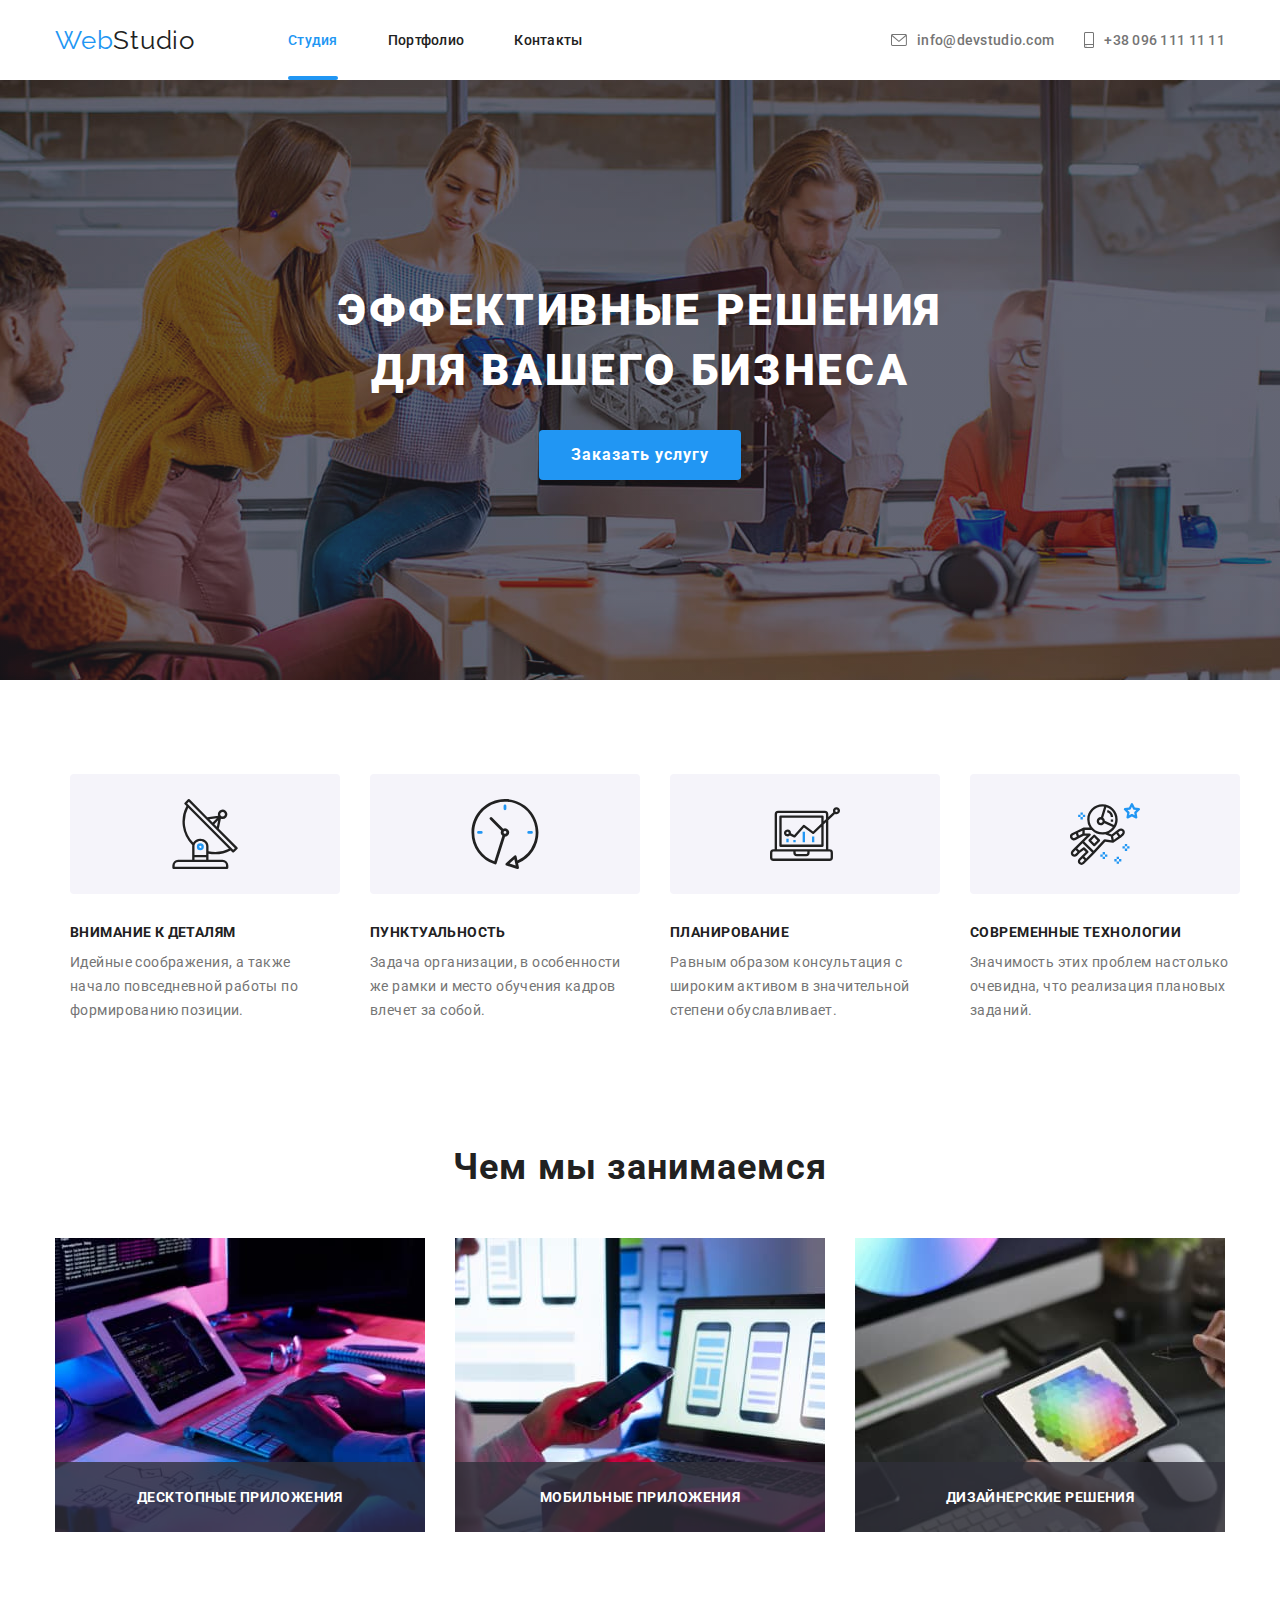
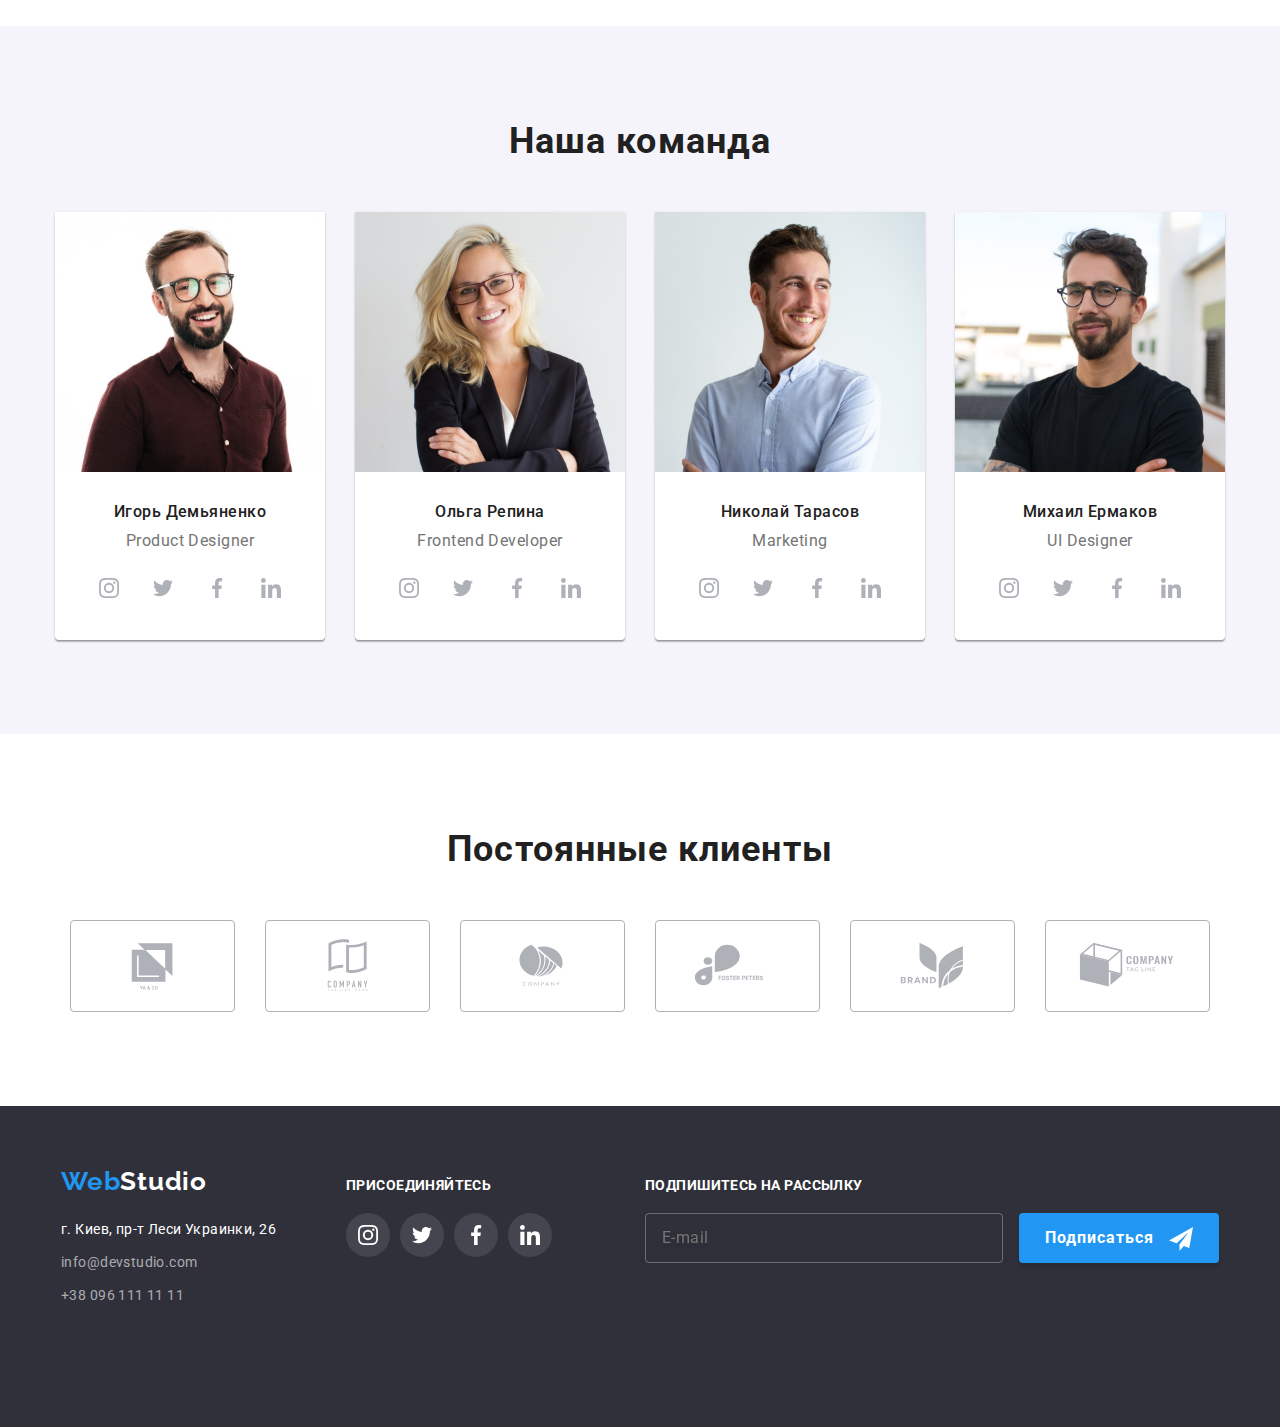
==== commit ce71406e: "промежуточное сохранение №3" ====
--- a/index.html
+++ b/index.html
@@ -149,8 +149,9 @@
         <!-- team -->
 
         <section class="team section">
+            <div class="container">
             <h2 class="primary-title">Наша команда</h2>
-            <ul class="team-list container">
+            <ul class="team-list">
                 <li class="team-list__item">
                     <picture>
                         <source srcset="
@@ -359,6 +360,7 @@
                     </div>
                 </li>
             </ul>
+            </div>
         </section>
 
         <!-- clients -->
--- a/css/main.min.css
+++ b/css/main.min.css
@@ -1,2 +1,2 @@
-html,body,div,span,applet,object,iframe,h1,h2,h3,h4,h5,h6,p,blockquote,pre,a,abbr,acronym,address,big,cite,code,del,dfn,em,img,ins,kbd,q,s,samp,small,strike,strong,sub,sup,tt,var,b,u,i,center,dl,dt,dd,ol,ul,li,fieldset,form,label,legend,table,caption,tbody,tfoot,thead,tr,th,td,article,aside,canvas,details,embed,figure,figcaption,footer,header,hgroup,menu,nav,output,ruby,section,summary,time,mark,audio,video{margin:0;padding:0;border:0;font-size:100%;font:inherit;vertical-align:baseline}article,aside,details,figcaption,figure,footer,header,hgroup,menu,nav,section{display:block}body{line-height:1}ol,ul{list-style:none}blockquote,q{quotes:none}blockquote:before,blockquote:after,q:before,q:after{content:"";content:none}table{border-collapse:collapse;border-spacing:0}/*! modern-normalize v1.1.0 | MIT License | https://github.com/sindresorhus/modern-normalize */*,::before,::after{box-sizing:border-box}html{line-height:1.15;-webkit-text-size-adjust:100%;-moz-tab-size:4;tab-size:4}body{margin:0;font-family:system-ui,-apple-system,"Segoe UI",Roboto,Helvetica,Arial,sans-serif,"Apple Color Emoji","Segoe UI Emoji"}hr{height:0;color:inherit}abbr[title]{text-decoration:underline dotted}b,strong{font-weight:bolder}code,kbd,samp,pre{font-family:ui-monospace, SFMono-Regular, Consolas, 'Liberation Mono', Menlo, monospace;font-size:1em}small{font-size:80%}sub,sup{font-size:75%;line-height:0;position:relative;vertical-align:baseline}sub{bottom:-0.25em}sup{top:-0.5em}table{text-indent:0;border-color:inherit}button,input,optgroup,select,textarea{font-family:inherit;font-size:100%;line-height:1.15;margin:0}button,select{text-transform:none}button,[type='button'],[type='reset'],[type='submit']{-webkit-appearance:button}::-moz-focus-inner{border-style:none;padding:0}:-moz-focusring{outline:1px dotted ButtonText}:-moz-ui-invalid{box-shadow:none}legend{padding:0}progress{vertical-align:baseline}::-webkit-inner-spin-button,::-webkit-outer-spin-button{height:auto}[type='search']{-webkit-appearance:textfield;outline-offset:-2px}::-webkit-search-decoration{-webkit-appearance:none}::-webkit-file-upload-button{-webkit-appearance:button;font:inherit}summary{display:list-item}body{font-family:"Roboto", sans-serif;color:#212121;background-color:#fff}img{display:block}.link{text-decoration:none;color:#212121;cursor:pointer}.section{padding-top:94px;padding-bottom:94px}@media screen and (min-width: 320px) and (max-width: 480px){.section{padding-top:60px;padding-bottom:60px}}@media screen and (min-width: 768px) and (max-width: 1200px){.section{padding-top:60px;padding-bottom:60px}}.container{width:1200px;margin-left:auto;margin-right:auto;padding-left:15px;padding-right:15px}@media screen and (min-width: 320px) and (max-width: 480px){.container{width:100%}}@media screen and (min-width: 768px) and (max-width: 1200px){.container{width:100%}}.primary-title{font-weight:700;font-size:36px;line-height:calc(42 / 36);text-align:center;letter-spacing:.03em;margin-bottom:50px}@media screen and (min-width: 320px) and (max-width: 480px){.primary-title{font-size:28px;line-height:calc(32 / 28);margin-bottom:30px}}.backdrop{position:fixed;width:100%;height:100%;top:0;left:0;background-color:rgba(0,0,0,0.2);transition-property:opacity;transition-duration:250ms;transition-timing-function:cubic-bezier(0.4, 0, 0.2, 1)}.is-hidden{opacity:0;pointer-events:none;visibility:hidden}.modal{min-width:528px;min-height:581px;background:#ffffff;box-shadow:0px 1px 3px rgba(0,0,0,0.12),0px 1px 1px rgba(0,0,0,0.14),0px 2px 1px rgba(0,0,0,0.2);border-radius:4px;overflow:hidden;position:absolute;top:50%;left:50%;transform:translate(-50%, -50%);transition-property:all;transition-duration:250ms;transition-timing-function:cubic-bezier(0.4, 0, 0.2, 1)}.modal-close__button{width:30px;height:30px;border:1px solid rgba(0,0,0,0.1);border-radius:50%;background-color:transparent;position:absolute;top:8px;right:8px;outline:none;transition-property:fill;transition-duration:250ms;transition-timing-function:cubic-bezier(0.4, 0, 0.2, 1)}.modal-close__button:hover,.modal-close__button:focus{fill:#2196f3}.modal-close__icon{width:11px;height:11px;position:absolute;top:50%;left:50%;transform:translate(-50%, -50%)}.modal-form{padding:40px}.modal-form__text{font-weight:700;font-size:20px;line-height:calc(23 / 20);text-align:center;letter-spacing:.03em}.modal-form__button{display:block;margin:0 auto;width:200px;min-height:50px;background:#188ce8;box-shadow:0px 4px 4px rgba(0,0,0,0.15);border-radius:4px;border:#188ce8;font-weight:700;font-size:16px;line-height:calc(30 / 16);letter-spacing:0.06em;color:#ffffff;margin-top:30px;cursor:pointer}.modal-data__item{display:flex;flex-direction:column;flex-basis:448px;box-sizing:border-box;position:relative}.modal-data__item:not(:last-child){margin-bottom:10px}.modal-data__input{display:block;width:448px;min-height:40px;border:1px solid rgba(33,33,33,0.2);outline:none;border-radius:4px;font-size:14px;line-height:calc(16 / 14);letter-spacing:0.01em;color:rgba(117,117,117,0.5);padding-left:42px;margin-top:4px;transition-property:border-color, fill;transition-duration:250ms;transition-timing-function:cubic-bezier(0.4, 0, 0.2, 1)}.modal-data__input:focus{border-color:#2196f3}.modal-data__input:focus ~ .modal-data__icon{fill:#2196f3}.modal-data{margin:12px 0 20px}.modal-data__label{font-size:12px;line-height:calc(14 / 12);letter-spacing:0.01em;color:#757575}.modal-data__icon{width:18px;height:18px;position:absolute;top:50%;left:12px;fill:#212121}.modal-data__textarea{min-height:120px;resize:none;padding:16px 12px}.modal-checkbox{font-size:14px;line-height:calc(24 / 14);letter-spacing:.03em;color:#757575;display:flex;align-items:center;margin-left:12px}.modal-checkbox__link{color:#2196f3;padding-left:5px}.modal-checkbox__icon{width:16px;height:15px;fill:#ffffff;position:absolute;z-index:1}.modal-checkbox__input{width:16px;height:15px;margin-right:7px;border:2px solid #212121;border-radius:2px;appearance:none;position:relative}.modal-checkbox__input:checked{background-color:#2196f3;border-color:#2196f3}.header__inner{display:flex;align-items:center}.header__logo{font-family:"Raleway", sans-serif;font-size:26px;line-height:calc(31 / 26);letter-spacing:.03em;display:block}.header__logo--part{color:#2196f3}.header-nav{display:flex;flex-wrap:wrap;margin-left:93px}@media screen and (min-width: 320px) and (max-width: 480px){.header-nav{display:none}}.header-nav__item{position:relative}.header-nav__item:not(:last-child){margin-right:50px}.header__link{font-weight:500;font-size:14px;line-height:calc(16 / 14);letter-spacing:0.02em;display:block;padding-top:32px;padding-bottom:32px;color:#212121;transition-property:color;transition-duration:250ms;transition-timing-function:cubic-bezier(0.4, 0, 0.2, 1)}.header__link:hover,.header__link:focus{color:#2196f3}.header-contact{display:flex;margin-left:auto}@media screen and (min-width: 320px) and (max-width: 480px){.header-contact{display:none}}.header-contact__item:last-child{margin-left:30px}.header-contact__icon{margin-right:10px}.header-contact__link{display:flex;justify-content:center;align-items:center;color:#757575;fill:#757575;transition-property:color, fill;transition-duration:250ms;transition-timing-function:cubic-bezier(0.4, 0, 0.2, 1)}.header-contact__link:hover,.header-contact__link:focus{color:#2196f3;fill:#2196f3}.current{color:#2196f3}.current:after{background:#2196f3;content:"";position:absolute;width:100%;height:4px;border-radius:2px;left:0;bottom:0}.portfolio{border-top:1px solid #ececec}@media screen and (min-width: 320px) and (max-width: 480px){.portfolio{width:100%}}@media screen and (min-width: 768px) and (max-width: 1200px){.portfolio{width:100%}}.portfolio-nav{display:flex;flex-wrap:wrap;justify-content:center;margin-bottom:50px}.portfolio-nav__item:not(:last-child){margin-right:8px}@media screen and (min-width: 320px) and (max-width: 480px){.portfolio-nav{justify-content:start;margin-bottom:40px}}.portfolio-nav__button{font-family:inherit;font-weight:500;font-size:16px;line-height:calc(26 / 16);text-align:center;letter-spacing:.03em;color:#212121;background-color:#f5f4fa;cursor:pointer;border:transparent;padding:6px 22px;border-radius:4px;transition-property:color, background-color, box-shadow;transition-duration:250ms;transition-timing-function:cubic-bezier(0.4, 0, 0.2, 1)}.portfolio-nav__button:hover,.portfolio-nav__button:focus{color:#ffffff;background-color:#2196f3;box-shadow:0px 3px 1px rgba(0,0,0,0.1),0px 1px 2px rgba(0,0,0,0.08),0px 2px 2px rgba(0,0,0,0.12)}@media screen and (min-width: 320px) and (max-width: 480px){.portfolio-nav__button{margin-bottom:15px}}.portfolio-gallery{display:flex;flex-wrap:wrap;margin-right:-30px}@media screen and (min-width: 320px) and (max-width: 480px){.portfolio-gallery{margin-right:0}}.portfolio-gallery__item{width:calc(100% / 3 - 30px);margin-right:30px;margin-bottom:30px;overflow:hidden;transition-property:box-shadow;transition-duration:250ms;transition-timing-function:cubic-bezier(0.4, 0, 0.2, 1)}.portfolio-gallery__item:nth-last-child(-n+3){margin-bottom:0px}@media screen and (min-width: 320px) and (max-width: 480px){.portfolio-gallery__item:nth-last-child(-n+3){margin-bottom:30px}}@media screen and (min-width: 768px) and (max-width: 1200px){.portfolio-gallery__item:nth-last-child(-n+3){margin-bottom:30px}}.portfolio-gallery__item:last-child{margin-bottom:0px}.portfolio-gallery__item:hover,.portfolio-gallery__item:focus{box-shadow:0px 1px 1px rgba(0,0,0,0.12),0px 4px 4px rgba(0,0,0,0.06),1px 4px 6px rgba(0,0,0,0.16)}.portfolio-gallery__item:hover .portfolio-overlay{transform:translateY(0)}@media screen and (min-width: 320px) and (max-width: 480px){.portfolio-gallery__item{width:100%;margin-right:-30px}}@media screen and (min-width: 768px) and (max-width: 1200px){.portfolio-gallery__item{width:calc(100% / 2 - 30px)}}.portfolio-article__photo{position:relative;overflow:hidden}@media screen and (min-width: 320px) and (max-width: 480px){.portfolio-article__img{width:100%;max-width:450px;height:auto;margin-right:0}}.portfolio-article__descr{padding:20px 24px;border:1px solid #eeeeee}@media screen and (min-width: 768px) and (max-width: 1200px){.portfolio-article__descr{min-height:146px}}.portfolio-article__name{font-weight:700;font-size:18px;line-height:calc(36 / 18);letter-spacing:0.06em}.portfolio-article__type{font-size:16px;line-height:calc(30 / 16);letter-spacing:.03em;color:#757575}.portfolio-overlay{display:flex;justify-content:center;align-items:center;position:absolute;width:100%;height:100%;left:0;bottom:0;background-color:rgba(33,150,243,0.9);transition-property:transform;transition-duration:250ms;transition-timing-function:cubic-bezier(0.4, 0, 0.2, 1);transform:translateY(100%)}.portfolio-overlay__text{display:flex;justify-content:center;align-items:center;flex-basis:322px;font-size:18px;line-height:calc(28 / 18);letter-spacing:.03em;color:#ffffff}@media screen and (min-width: 320px) and (max-width: 480px){.portfolio-overlay__text{flex-basis:402px}}.hero{width:100%;min-height:400px;background:#c4c4c4;background-image:linear-gradient(rgba(47,48,58,0.4), rgba(47,48,58,0.4)),url(../images/hero-img-mob.jpeg);background-size:cover;background-repeat:no-repeat;background-position:center;display:flex;justify-content:center;align-items:center;flex-direction:column;flex-grow:1}@media (min-device-pixel-ratio: 2), (min-resolution: 192dpi), (min-resolution: 2dppx){.hero{min-height:400px;background-image:linear-gradient(rgba(47,48,58,0.4), rgba(47,48,58,0.4)),url(../images/hero-img-mob-2x.jpeg)}}@media screen and (min-width: 768px){.hero{min-height:400px;background-image:linear-gradient(rgba(47,48,58,0.4), rgba(47,48,58,0.4)),url(../images/hero-img-tab.jpeg)}}@media screen and (min-width: 768px) and (min-device-pixel-ratio: 2), screen and (min-width: 768px) and (min-resolution: 192dpi), screen and (min-width: 768px) and (min-resolution: 2dppx){.hero{min-height:400px;background-image:linear-gradient(rgba(47,48,58,0.4), rgba(47,48,58,0.4)),url(../images/hero-img-tab-2x.jpeg)}}@media screen and (min-width: 1200px){.hero{min-height:600px;background-image:linear-gradient(rgba(47,48,58,0.4), rgba(47,48,58,0.4)),url(../images/hero-img.jpg)}}@media screen and (min-width: 1200px) and (min-device-pixel-ratio: 2), screen and (min-width: 1200px) and (min-resolution: 192dpi), screen and (min-width: 1200px) and (min-resolution: 2dppx){.hero{min-height:600px;background-image:linear-gradient(rgba(47,48,58,0.4), rgba(47,48,58,0.4)),url(../images/hero-img-2x.jpeg)}}.hero__title{font-weight:900;font-size:44px;line-height:calc(60 / 44);text-align:center;letter-spacing:0.06em;text-transform:uppercase;color:#ffffff;width:696px;margin-left:auto;margin-right:auto;margin-bottom:30px}@media screen and (min-width: 320px) and (max-width: 480px){.hero__title{width:100%;max-width:360px;font-size:26px;line-height:calc(42 / 26)}}.hero__button{font-family:inherit;background:#2196f3;font-weight:700;font-size:16px;line-height:calc(30 / 16);text-align:center;letter-spacing:0.06em;color:#ffffff;cursor:pointer;border:transparent;padding:10px 32px;min-width:200px;box-shadow:0px 4px 4px rgba(0,0,0,0.15);border-radius:4px;transition-property:background-color;transition-duration:250ms;transition-timing-function:cubic-bezier(0.4, 0, 0.2, 1)}.hero__button:hover,.hero__button:focus{background-color:#188ce8}.features{padding-bottom:0}@media screen and (min-width: 320px) and (max-width: 480px){.features{padding-bottom:60px}}.features-list{display:flex;flex-wrap:wrap}.features-list__logo{display:flex;justify-content:center;align-items:center;min-height:120px;background:#f5f4fa;border-radius:4px;margin-bottom:30px}.features-list__icon{width:70px;height:70px}.features-list__title{font-weight:700;font-size:14px;line-height:calc(16 / 14);letter-spacing:.03em;text-transform:uppercase;margin-bottom:10px}.features-list__text{font-size:14px;line-height:calc(24 / 14);letter-spacing:.03em;color:#757575}@media screen and (min-width: 320px) and (max-width: 480px){.features-list{display:block}}.features-list__item{flex-basis:calc(100% / 4 - 30px);margin-right:30px;margin-bottom:30px}.features-list__item:last-child{margin-right:0px}@media screen and (min-width: 320px) and (max-width: 480px){.features-list__item:last-child{margin-right:0;margin-bottom:0}}@media screen and (min-width: 320px) and (max-width: 480px){.features-list__item{margin-right:0}}@media screen and (min-width: 320px) and (max-width: 480px){.product{display:none}}.product-list{display:flex;flex-wrap:wrap;margin-right:-30px}.product-list__photo{position:relative}.product-list__descr{position:absolute;width:100%;left:0;bottom:0;min-height:70px;font-size:14px;font-weight:700;line-height:calc 1.14286;letter-spacing:.03em;text-transform:uppercase;color:#ffffff;background:rgba(47,48,58,0.8);display:flex;justify-content:center;align-items:center}.product-list__item{flex-basis:calc(100% / 3 - 30px);position:relative}.product-list__item:not(:last-child){margin-right:30px}.team{background:#f5f4fa}@media screen and (min-width: 320px) and (max-width: 480px){.team{width:100%}}.team-list{display:flex;flex-wrap:wrap}@media screen and (min-width: 320px) and (max-width: 480px){.team-list{flex-basis:100%}}.team-list__info{padding-top:30px;padding-bottom:30px}@media screen and (min-width: 320px) and (max-width: 480px){.team-list__photo{width:100%;max-width:450px;height:auto;margin:0 auto}}.team-list__name{font-weight:500;font-size:16px;line-height:calc(19 / 16);text-align:center;letter-spacing:.03em}.team-list__position{font-size:16px;line-height:calc(19 / 16);text-align:center;letter-spacing:.03em;color:#757575;margin-top:10px}.team-list__item{background:#ffffff;flex-basis:calc(100% / 4 - 30px);box-shadow:0px 1px 3px rgba(0,0,0,0.12),0px 1px 1px rgba(0,0,0,0.14),0px 2px 1px rgba(0,0,0,0.2);border-radius:0px 0px 4px 4px}@media screen and (min-width: 320px) and (max-width: 480px){.team-list__item{flex-basis:100%}}.team-list__item:not(:last-child){margin-right:30px}@media screen and (min-width: 320px) and (max-width: 480px){.team-list__item:not(:last-child){margin-right:0}}.team-social{display:flex;justify-content:center;align-items:center;margin-top:16px}.team-social__sign{width:20px;height:20px}.team-social__icon{display:flex;justify-content:center;align-items:center}.team-social__icon:not(:last-child){margin-right:10px}.team-social__link{width:44px;height:44px;border-radius:50%;display:flex;justify-content:center;align-items:center;fill:#afb1b8;transition-property:background-color, border-radius, fill;transition-duration:250ms;transition-timing-function:cubic-bezier(0.4, 0, 0.2, 1)}.team-social__link:hover,.team-social__link:focus{background-color:#2196f3;fill:#ffffff}@media screen and (min-width: 320px) and (max-width: 480px){.clients-container{width:100%;padding:0}}.clients-list{display:flex;justify-content:center;align-items:center}.clients-list__icon{width:106px;height:60px}@media screen and (min-width: 320px) and (max-width: 480px){.clients-list{flex-wrap:wrap;flex-basis:100%;margin-top:-15px;margin-bottom:-15px}}.clients-list__item{display:flex;justify-content:center;align-items:center;flex-wrap:wrap;margin-right:30px}.clients-list__item:last-child{margin-right:15px}@media screen and (min-width: 320px) and (max-width: 480px){.clients-list__item{width:calc(100% / 2 - 30px);margin:15px}}.clients-list__link{width:170px;height:92px;border:1px solid #afb1b8;border-radius:4px;display:flex;justify-content:center;align-items:center;fill:#afb1b8;transition-property:border, fill;transition-duration:250ms;transition-timing-function:cubic-bezier(0.4, 0, 0.2, 1)}.clients-list__link:hover,.clients-list__link:focus{border:1px solid #2196f3;fill:#2196f3}@media screen and (min-width: 320px) and (max-width: 480px){.clients-list__link{width:100%}}.footer{background-color:#2f303a;padding-top:60px;padding-bottom:60px}.footer__inner{display:flex;justify-content:start;align-items:baseline}@media screen and (min-width: 320px) and (max-width: 480px){.footer__inner{display:block;text-align:center}}@media screen and (min-width: 768px) and (max-width: 1200px){.footer__inner{display:flex;flex-wrap:wrap;justify-content:center;align-items:start}}.footer__text{font-weight:700;font-size:14px;line-height:calc(16 / 14);letter-spacing:.03em;text-transform:uppercase;color:#ffffff;margin-bottom:20px}@media screen and (min-width: 768px) and (max-width: 1200px){.footer{text-align:center}}@media screen and (min-width: 768px) and (max-width: 1200px){.footer-on{display:flex;justify-content:space-between}}.footer__logo{font-family:"Raleway", sans-serif;font-weight:700;font-size:26px;line-height:calc(31 / 26);letter-spacing:.03em;color:#ffffff}@media screen and (min-width: 320px) and (max-width: 480px){.footer__logo{font-size:24px;line-height:calc(28 / 24)}}.footer__logo--part{color:#2196f3}@media screen and (min-width: 768px) and (max-width: 1200px){.footer__logo{display:block;text-align:center}}.footer-contact{margin-bottom:60px}@media screen and (min-width: 768px) and (max-width: 1200px){.footer-contact{text-align:center;margin-bottom:60px}}.footer-list{font-style:normal;margin-top:20px}.footer-list__item:not(:first-child){margin-top:9px}.footer-list__map{font-size:14px;line-height:calc(24 / 14);letter-spacing:.03em;color:#ffffff}.footer-list__mail,.footer-list__tel{font-size:14px;line-height:calc(24 / 14);letter-spacing:.03em;color:rgba(255,255,255,0.6)}.footer-connect{margin-left:70px}@media screen and (min-width: 320px) and (max-width: 480px){.footer-connect{margin-left:0px;margin-bottom:60px}}@media screen and (min-width: 768px) and (max-width: 1200px){.footer-connect{margin-left:0px}}.footer-social{display:flex;justify-content:start;align-items:center}.footer-social__sign{width:20px;height:20px;fill:#ffffff}.footer-social__icon{display:flex;justify-content:center;align-items:center}@media screen and (min-width: 320px) and (max-width: 480px){.footer-social__icon{display:inline-block}}.footer-social__icon:not(:last-child){margin-right:10px}@media screen and (min-width: 320px) and (max-width: 480px){.footer-social{display:block}}.footer-social__link{width:44px;height:44px;background-color:rgba(255,255,255,0.1);border-radius:50%;display:flex;justify-content:center;align-items:center;transition-property:background-color;transition-duration:250ms;transition-timing-function:cubic-bezier(0.4, 0, 0.2, 1)}.footer-social__link:hover,.footer-social__link:focus{background-color:#2196f3}.footer-form{margin-left:93px;position:relative}.footer-form__input{width:358px;min-height:50px;background:transparent;border:1px solid rgba(255,255,255,0.3);filter:drop-shadow(0px 4px 4px rgba(0,0,0,0.15));border-radius:4px;margin-right:12px;font-size:16px;line-height:calc(20 / 16);letter-spacing:.03em;color:rgba(255,255,255,0.6);padding-left:16px;outline:none}@media screen and (min-width: 320px) and (max-width: 480px){.footer-form__input{width:100%;margin-right:0px;margin-bottom:20px}}@media screen and (min-width: 768px) and (max-width: 1200px){.footer-form__input{display:block;max-width:450px;margin-right:0px;margin-bottom:20px}}.footer-form__button{width:200px;min-height:50px;font-weight:700;font-size:16px;line-height:calc(30 / 16);letter-spacing:0.06em;color:#ffffff;background:#2196f3;box-shadow:0px 4px 4px rgba(0,0,0,0.15);border:#2196f3;border-radius:4px}.footer-form__send{width:24px;height:24px;fill:#ffffff;vertical-align:middle;margin-left:10px}@media screen and (min-width: 320px) and (max-width: 480px){.footer-form{margin-left:0px;margin-bottom:60px}}@media screen and (min-width: 768px) and (max-width: 1200px){.footer-form{margin-left:0}}
+html,body,div,span,applet,object,iframe,h1,h2,h3,h4,h5,h6,p,blockquote,pre,a,abbr,acronym,address,big,cite,code,del,dfn,em,img,ins,kbd,q,s,samp,small,strike,strong,sub,sup,tt,var,b,u,i,center,dl,dt,dd,ol,ul,li,fieldset,form,label,legend,table,caption,tbody,tfoot,thead,tr,th,td,article,aside,canvas,details,embed,figure,figcaption,footer,header,hgroup,menu,nav,output,ruby,section,summary,time,mark,audio,video{margin:0;padding:0;border:0;font-size:100%;font:inherit;vertical-align:baseline}article,aside,details,figcaption,figure,footer,header,hgroup,menu,nav,section{display:block}body{line-height:1}ol,ul{list-style:none}blockquote,q{quotes:none}blockquote:before,blockquote:after,q:before,q:after{content:"";content:none}table{border-collapse:collapse;border-spacing:0}/*! modern-normalize v1.1.0 | MIT License | https://github.com/sindresorhus/modern-normalize */*,::before,::after{box-sizing:border-box}html{line-height:1.15;-webkit-text-size-adjust:100%;-moz-tab-size:4;tab-size:4}body{margin:0;font-family:system-ui,-apple-system,"Segoe UI",Roboto,Helvetica,Arial,sans-serif,"Apple Color Emoji","Segoe UI Emoji"}hr{height:0;color:inherit}abbr[title]{text-decoration:underline dotted}b,strong{font-weight:bolder}code,kbd,samp,pre{font-family:ui-monospace, SFMono-Regular, Consolas, 'Liberation Mono', Menlo, monospace;font-size:1em}small{font-size:80%}sub,sup{font-size:75%;line-height:0;position:relative;vertical-align:baseline}sub{bottom:-0.25em}sup{top:-0.5em}table{text-indent:0;border-color:inherit}button,input,optgroup,select,textarea{font-family:inherit;font-size:100%;line-height:1.15;margin:0}button,select{text-transform:none}button,[type='button'],[type='reset'],[type='submit']{-webkit-appearance:button}::-moz-focus-inner{border-style:none;padding:0}:-moz-focusring{outline:1px dotted ButtonText}:-moz-ui-invalid{box-shadow:none}legend{padding:0}progress{vertical-align:baseline}::-webkit-inner-spin-button,::-webkit-outer-spin-button{height:auto}[type='search']{-webkit-appearance:textfield;outline-offset:-2px}::-webkit-search-decoration{-webkit-appearance:none}::-webkit-file-upload-button{-webkit-appearance:button;font:inherit}summary{display:list-item}body{font-family:"Roboto", sans-serif;color:#212121;background-color:#fff}img{display:block}.link{text-decoration:none;color:#212121;cursor:pointer}.section{padding-top:94px;padding-bottom:94px}@media screen and (min-width: 320px) and (max-width: 480px){.section{padding-top:60px;padding-bottom:60px}}@media screen and (min-width: 768px) and (max-width: 1200px){.section{padding-top:60px;padding-bottom:60px}}.container{width:1200px;margin-left:auto;margin-right:auto;padding-left:15px;padding-right:15px}@media screen and (min-width: 320px) and (max-width: 480px){.container{width:100%}}@media screen and (min-width: 768px) and (max-width: 1200px){.container{width:100%}}.primary-title{font-weight:700;font-size:36px;line-height:calc(42 / 36);text-align:center;letter-spacing:.03em;margin-bottom:50px}@media screen and (min-width: 320px) and (max-width: 480px){.primary-title{font-size:28px;line-height:calc(32 / 28);margin-bottom:30px}}.backdrop{position:fixed;width:100%;height:100%;top:0;left:0;background-color:rgba(0,0,0,0.2);transition-property:opacity;transition-duration:250ms;transition-timing-function:cubic-bezier(0.4, 0, 0.2, 1)}.is-hidden{opacity:0;pointer-events:none;visibility:hidden}.modal{min-width:528px;min-height:581px;background:#ffffff;box-shadow:0px 1px 3px rgba(0,0,0,0.12),0px 1px 1px rgba(0,0,0,0.14),0px 2px 1px rgba(0,0,0,0.2);border-radius:4px;overflow:hidden;position:absolute;top:50%;left:50%;transform:translate(-50%, -50%);transition-property:all;transition-duration:250ms;transition-timing-function:cubic-bezier(0.4, 0, 0.2, 1)}.modal-close__button{width:30px;height:30px;border:1px solid rgba(0,0,0,0.1);border-radius:50%;background-color:transparent;position:absolute;top:8px;right:8px;outline:none;transition-property:fill;transition-duration:250ms;transition-timing-function:cubic-bezier(0.4, 0, 0.2, 1)}.modal-close__button:hover,.modal-close__button:focus{fill:#2196f3}.modal-close__icon{width:11px;height:11px;position:absolute;top:50%;left:50%;transform:translate(-50%, -50%)}.modal-form{padding:40px}.modal-form__text{font-weight:700;font-size:20px;line-height:calc(23 / 20);text-align:center;letter-spacing:.03em}.modal-form__button{display:block;margin:0 auto;width:200px;min-height:50px;background:#188ce8;box-shadow:0px 4px 4px rgba(0,0,0,0.15);border-radius:4px;border:#188ce8;font-weight:700;font-size:16px;line-height:calc(30 / 16);letter-spacing:0.06em;color:#ffffff;margin-top:30px;cursor:pointer}.modal-data__item{display:flex;flex-direction:column;flex-basis:448px;box-sizing:border-box;position:relative}.modal-data__item:not(:last-child){margin-bottom:10px}.modal-data__input{display:block;width:448px;min-height:40px;border:1px solid rgba(33,33,33,0.2);outline:none;border-radius:4px;font-size:14px;line-height:calc(16 / 14);letter-spacing:0.01em;color:rgba(117,117,117,0.5);padding-left:42px;margin-top:4px;transition-property:border-color, fill;transition-duration:250ms;transition-timing-function:cubic-bezier(0.4, 0, 0.2, 1)}.modal-data__input:focus{border-color:#2196f3}.modal-data__input:focus ~ .modal-data__icon{fill:#2196f3}.modal-data{margin:12px 0 20px}.modal-data__label{font-size:12px;line-height:calc(14 / 12);letter-spacing:0.01em;color:#757575}.modal-data__icon{width:18px;height:18px;position:absolute;top:50%;left:12px;fill:#212121}.modal-data__textarea{min-height:120px;resize:none;padding:16px 12px}.modal-checkbox{font-size:14px;line-height:calc(24 / 14);letter-spacing:.03em;color:#757575;display:flex;align-items:center;margin-left:12px}.modal-checkbox__link{color:#2196f3;padding-left:5px}.modal-checkbox__icon{width:16px;height:15px;fill:#ffffff;position:absolute;z-index:1}.modal-checkbox__input{width:16px;height:15px;margin-right:7px;border:2px solid #212121;border-radius:2px;appearance:none;position:relative}.modal-checkbox__input:checked{background-color:#2196f3;border-color:#2196f3}.header__inner{display:flex;align-items:center}.header__logo{font-family:"Raleway", sans-serif;font-size:26px;line-height:calc(31 / 26);letter-spacing:.03em;display:block}.header__logo--part{color:#2196f3}.header-nav{display:flex;flex-wrap:wrap;margin-left:93px}.header-nav__item{position:relative}.header-nav__item:not(:last-child){margin-right:50px}@media screen and (min-width: 320px) and (max-width: 480px){.header-nav{display:none}}@media screen and (min-width: 768px) and (max-width: 1200px){.header-nav{margin-left:88px}}.header__link{font-weight:500;font-size:14px;line-height:calc(16 / 14);letter-spacing:0.02em;display:block;padding-top:32px;padding-bottom:32px;color:#212121;transition-property:color;transition-duration:250ms;transition-timing-function:cubic-bezier(0.4, 0, 0.2, 1)}.header__link:hover,.header__link:focus{color:#2196f3}.header-contact{display:flex;margin-left:auto}.header-contact__icon{margin-right:10px}@media screen and (min-width: 320px) and (max-width: 480px){.header-contact{display:none}}@media screen and (min-width: 768px) and (max-width: 1200px){.header-contact{display:flex;flex-direction:column;align-items:start}}.header-contact__item:last-child{margin-left:30px}@media screen and (min-width: 768px) and (max-width: 1200px){.header-contact__item:last-child{margin-left:0;margin-top:10px}}.header-contact__link{display:flex;justify-content:center;align-items:center;font-weight:500;font-size:14px;line-height:calc(16 / 14);letter-spacing:0.02em;padding-top:32px;padding-bottom:32px;color:#757575;fill:#757575;transition-property:color, fill;transition-duration:250ms;transition-timing-function:cubic-bezier(0.4, 0, 0.2, 1)}.header-contact__link:hover,.header-contact__link:focus{color:#2196f3;fill:#2196f3}@media screen and (min-width: 768px) and (max-width: 1200px){.header-contact__link{padding:0}}.current{color:#2196f3}.current:after{background:#2196f3;content:"";position:absolute;width:100%;height:4px;border-radius:2px;left:0;bottom:0}.portfolio{border-top:1px solid #ececec}@media screen and (min-width: 320px) and (max-width: 480px){.portfolio{width:100%}}@media screen and (min-width: 768px) and (max-width: 1200px){.portfolio{width:100%;overflow-x:hidden}}.portfolio-nav{display:flex;flex-wrap:wrap;justify-content:center;margin-bottom:50px}.portfolio-nav__item:not(:last-child){margin-right:8px}@media screen and (min-width: 320px) and (max-width: 480px){.portfolio-nav{justify-content:start;margin-bottom:40px}}.portfolio-nav__button{font-family:inherit;font-weight:500;font-size:16px;line-height:calc(26 / 16);text-align:center;letter-spacing:.03em;color:#212121;background-color:#f5f4fa;cursor:pointer;border:transparent;padding:6px 22px;border-radius:4px;transition-property:color, background-color, box-shadow;transition-duration:250ms;transition-timing-function:cubic-bezier(0.4, 0, 0.2, 1)}.portfolio-nav__button:hover,.portfolio-nav__button:focus{color:#ffffff;background-color:#2196f3;box-shadow:0px 3px 1px rgba(0,0,0,0.1),0px 1px 2px rgba(0,0,0,0.08),0px 2px 2px rgba(0,0,0,0.12)}@media screen and (min-width: 320px) and (max-width: 480px){.portfolio-nav__button{margin-bottom:15px}}.portfolio-gallery{display:flex;flex-wrap:wrap;margin-right:-30px}@media screen and (min-width: 320px) and (max-width: 480px){.portfolio-gallery{margin-right:0}}.portfolio-gallery__item{width:calc(100% / 3 - 30px);margin-right:30px;margin-bottom:30px;overflow:hidden;transition-property:box-shadow;transition-duration:250ms;transition-timing-function:cubic-bezier(0.4, 0, 0.2, 1)}.portfolio-gallery__item:nth-last-child(-n+3){margin-bottom:0px}@media screen and (min-width: 320px) and (max-width: 480px){.portfolio-gallery__item:nth-last-child(-n+3){margin-bottom:30px}}@media screen and (min-width: 768px) and (max-width: 1200px){.portfolio-gallery__item:nth-last-child(-n+3){margin-bottom:30px}}.portfolio-gallery__item:last-child{margin-bottom:0px}.portfolio-gallery__item:hover,.portfolio-gallery__item:focus{box-shadow:0px 1px 1px rgba(0,0,0,0.12),0px 4px 4px rgba(0,0,0,0.06),1px 4px 6px rgba(0,0,0,0.16)}.portfolio-gallery__item:hover .portfolio-overlay{transform:translateY(0)}@media screen and (min-width: 320px) and (max-width: 480px){.portfolio-gallery__item{width:100%;margin-right:-30px}}@media screen and (min-width: 768px) and (max-width: 1200px){.portfolio-gallery__item{width:calc(100% / 2 - 30px)}}.portfolio-article__photo{position:relative;overflow:hidden}@media screen and (min-width: 320px) and (max-width: 480px){.portfolio-article__img{width:100%;height:auto}}@media screen and (min-width: 768px) and (max-width: 1200px){.portfolio-article__img{width:100%;height:auto}}.portfolio-article__descr{padding:20px 24px;border:1px solid #eeeeee}@media screen and (min-width: 768px) and (max-width: 1200px){.portfolio-article__descr{min-height:146px}}.portfolio-article__name{font-weight:700;font-size:18px;line-height:calc(36 / 18);letter-spacing:0.06em}.portfolio-article__type{font-size:16px;line-height:calc(30 / 16);letter-spacing:.03em;color:#757575}.portfolio-overlay{display:flex;justify-content:center;align-items:center;position:absolute;width:100%;height:100%;left:0;bottom:0;background-color:rgba(33,150,243,0.9);transition-property:transform;transition-duration:250ms;transition-timing-function:cubic-bezier(0.4, 0, 0.2, 1);transform:translateY(100%)}.portfolio-overlay__text{display:flex;justify-content:center;align-items:center;flex-basis:322px;font-size:18px;line-height:calc(28 / 18);letter-spacing:.03em;color:#ffffff}@media screen and (min-width: 320px) and (max-width: 480px){.portfolio-overlay__text{flex-basis:402px}}@media screen and (min-width: 768px) and (max-width: 1200px){.portfolio-overlay__text{flex-basis:306px}}.hero{width:100%;min-height:400px;background:#c4c4c4;background-image:linear-gradient(rgba(47,48,58,0.4), rgba(47,48,58,0.4)),url(../images/hero-img-mob.jpeg);background-size:cover;background-repeat:no-repeat;background-position:center;display:flex;justify-content:center;align-items:center;flex-direction:column;flex-grow:1}@media (min-device-pixel-ratio: 2), (min-resolution: 192dpi), (min-resolution: 2dppx){.hero{min-height:400px;background-image:linear-gradient(rgba(47,48,58,0.4), rgba(47,48,58,0.4)),url(../images/hero-img-mob-2x.jpeg)}}@media screen and (min-width: 768px){.hero{min-height:400px;background-image:linear-gradient(rgba(47,48,58,0.4), rgba(47,48,58,0.4)),url(../images/hero-img-tab.jpeg)}}@media screen and (min-width: 768px) and (min-device-pixel-ratio: 2), screen and (min-width: 768px) and (min-resolution: 192dpi), screen and (min-width: 768px) and (min-resolution: 2dppx){.hero{min-height:400px;background-image:linear-gradient(rgba(47,48,58,0.4), rgba(47,48,58,0.4)),url(../images/hero-img-tab-2x.jpeg)}}@media screen and (min-width: 1200px){.hero{min-height:600px;background-image:linear-gradient(rgba(47,48,58,0.4), rgba(47,48,58,0.4)),url(../images/hero-img.jpg)}}@media screen and (min-width: 1200px) and (min-device-pixel-ratio: 2), screen and (min-width: 1200px) and (min-resolution: 192dpi), screen and (min-width: 1200px) and (min-resolution: 2dppx){.hero{min-height:600px;background-image:linear-gradient(rgba(47,48,58,0.4), rgba(47,48,58,0.4)),url(../images/hero-img-2x.jpeg)}}.hero__title{font-weight:900;font-size:44px;line-height:calc(60 / 44);text-align:center;letter-spacing:0.06em;text-transform:uppercase;color:#ffffff;width:696px;margin-left:auto;margin-right:auto;margin-bottom:30px}@media screen and (min-width: 320px) and (max-width: 480px){.hero__title{width:100%;max-width:360px;font-size:26px;line-height:calc(42 / 26)}}.hero__button{font-family:inherit;background:#2196f3;font-weight:700;font-size:16px;line-height:calc(30 / 16);text-align:center;letter-spacing:0.06em;color:#ffffff;cursor:pointer;border:transparent;padding:10px 32px;min-width:200px;box-shadow:0px 4px 4px rgba(0,0,0,0.15);border-radius:4px;transition-property:background-color;transition-duration:250ms;transition-timing-function:cubic-bezier(0.4, 0, 0.2, 1)}.hero__button:hover,.hero__button:focus{background-color:#188ce8}.features{padding-bottom:0}@media screen and (min-width: 320px) and (max-width: 480px){.features{width:100%;padding-bottom:60px}}@media screen and (min-width: 768px) and (max-width: 1200px){.features{width:100%;overflow-x:hidden;padding-bottom:60px}}.features-list{display:flex;justify-content:center;align-items:center;flex-wrap:wrap;margin-right:-30px}.features-list__logo{display:flex;justify-content:center;align-items:center;min-height:120px;background:#f5f4fa;border-radius:4px;margin-bottom:30px}.features-list__icon{width:70px;height:70px}.features-list__title{font-weight:700;font-size:14px;line-height:calc(16 / 14);letter-spacing:.03em;text-transform:uppercase;margin-bottom:10px}.features-list__text{font-size:14px;line-height:calc(24 / 14);letter-spacing:.03em;color:#757575}@media screen and (min-width: 320px) and (max-width: 480px){.features-list{flex-basis:100%;margin-right:0}}@media screen and (min-width: 768px) and (max-width: 1200px){.features-list{flex-basis:100%;margin-right:-30px}}.features-list__item{flex-basis:calc(100% / 4 - 30px);margin-right:30px;margin-bottom:30px}.features-list__item:last-child{margin-right:0px}@media screen and (min-width: 320px) and (max-width: 480px){.features-list__item:last-child{margin-bottom:0}}@media screen and (min-width: 768px) and (max-width: 1200px){.features-list__item:last-child{margin-right:30px}}@media screen and (min-width: 320px) and (max-width: 480px){.features-list__item{flex-basis:100%;margin-right:0px}}@media screen and (min-width: 768px) and (max-width: 1200px){.features-list__item{flex-basis:calc(100% / 2 - 30px);margin-right:30px}}@media screen and (min-width: 320px) and (max-width: 480px){.product{display:none}}@media screen and (min-width: 768px) and (max-width: 1200px){.product{display:none}}.product-list{display:flex;flex-wrap:wrap;margin-right:-30px}.product-list__photo{position:relative}.product-list__descr{position:absolute;width:100%;left:0;bottom:0;min-height:70px;font-size:14px;font-weight:700;line-height:calc 1.14286;letter-spacing:.03em;text-transform:uppercase;color:#ffffff;background:rgba(47,48,58,0.8);display:flex;justify-content:center;align-items:center}.product-list__item{flex-basis:calc(100% / 3 - 30px);position:relative}.product-list__item:not(:last-child){margin-right:30px}.team{background:#f5f4fa}@media screen and (min-width: 320px) and (max-width: 480px){.team{width:100%}}@media screen and (min-width: 768px) and (max-width: 1200px){.team{width:100%;overflow-x:hidden}}.team-list{display:flex;flex-wrap:wrap;margin-right:-30px}.team-list__info{padding-top:30px;padding-bottom:30px}@media screen and (min-width: 320px) and (max-width: 480px){.team-list__photo{width:100%;height:auto;margin:0 auto}}@media screen and (min-width: 768px) and (max-width: 1200px){.team-list__photo{width:100%;height:auto;margin:0 auto}}.team-list__name{font-weight:500;font-size:16px;line-height:calc(19 / 16);text-align:center;letter-spacing:.03em}.team-list__position{font-size:16px;line-height:calc(19 / 16);text-align:center;letter-spacing:.03em;color:#757575;margin-top:10px}@media screen and (min-width: 320px) and (max-width: 480px){.team-list{flex-basis:100%;margin-right:0}}@media screen and (min-width: 768px) and (max-width: 1200px){.team-list{flex-basis:100%}}.team-list__item{background:#ffffff;flex-basis:calc(100% / 4 - 30px);box-shadow:0px 1px 3px rgba(0,0,0,0.12),0px 1px 1px rgba(0,0,0,0.14),0px 2px 1px rgba(0,0,0,0.2);border-radius:0px 0px 4px 4px;margin-right:30px}.team-list__item:last-child{margin-right:0}@media screen and (min-width: 320px) and (max-width: 480px){.team-list__item:last-child{margin-right:0px;margin-bottom:0px}}@media screen and (min-width: 768px) and (max-width: 1200px){.team-list__item:last-child{margin-right:30px;margin-bottom:30px}}@media screen and (min-width: 320px) and (max-width: 480px){.team-list__item{flex-basis:100%;margin-right:0;margin-bottom:30px}}@media screen and (min-width: 768px) and (max-width: 1200px){.team-list__item{flex-basis:calc(100% / 2 - 30px);margin-right:30px;margin-bottom:30px}}.team-social{display:flex;justify-content:center;align-items:center;margin-top:16px}.team-social__sign{width:20px;height:20px}.team-social__icon{display:flex;justify-content:center;align-items:center}.team-social__icon:not(:last-child){margin-right:10px}.team-social__link{width:44px;height:44px;border-radius:50%;display:flex;justify-content:center;align-items:center;fill:#afb1b8;transition-property:background-color, border-radius, fill;transition-duration:250ms;transition-timing-function:cubic-bezier(0.4, 0, 0.2, 1)}.team-social__link:hover,.team-social__link:focus{background-color:#2196f3;fill:#ffffff}@media screen and (min-width: 768px) and (max-width: 1200px){.clients{width:100%;overflow-x:hidden}}.clients-container{width:100%;max-width:1200px;margin-left:auto;margin-right:auto;padding:0 15px}@media screen and (min-width: 320px) and (max-width: 480px){.clients-container{width:100%}}@media screen and (min-width: 768px) and (max-width: 1200px){.clients-container{width:100%}}.clients-list{display:flex;justify-content:center;align-items:center;flex-wrap:wrap;flex-basis:100%}.clients-list__icon{width:106px;height:60px}@media screen and (min-width: 320px) and (max-width: 480px){.clients-list{flex-basis:100%;margin-top:-15px;margin-bottom:-15px}}@media screen and (min-width: 768px) and (max-width: 1200px){.clients-list{flex-basis:100%;margin-bottom:-30px;margin-right:-30px}}.clients-list__item{flex-basis:calc(100% / 6 - 30px);display:flex;justify-content:center;align-items:center;flex-wrap:wrap;margin-right:30px}.clients-list__item:last-child{margin-right:0px}@media screen and (min-width: 320px) and (max-width: 480px){.clients-list__item:last-child{margin-right:15px}}@media screen and (min-width: 768px) and (max-width: 1200px){.clients-list__item:last-child{margin-right:30px}}@media screen and (min-width: 320px) and (max-width: 480px){.clients-list__item{flex-basis:calc(100% / 2 - 30px);margin:15px}}@media screen and (min-width: 768px) and (max-width: 1200px){.clients-list__item{flex-basis:calc(100% / 3 - 30px);margin-right:30px;margin-bottom:30px}}.clients-list__link{display:flex;justify-content:center;align-items:center;width:100%;height:92px;border:1px solid #afb1b8;border-radius:4px;fill:#afb1b8;transition-property:border, fill;transition-duration:250ms;transition-timing-function:cubic-bezier(0.4, 0, 0.2, 1)}.clients-list__link:hover,.clients-list__link:focus{border:1px solid #2196f3;fill:#2196f3}@media screen and (min-width: 320px) and (max-width: 480px){.clients-list__link{flex-basis:100%}}@media screen and (min-width: 768px) and (max-width: 1200px){.clients-list__link{width:100%;min-width:226px}}.footer{background-color:#2f303a;padding-top:60px;padding-bottom:60px}.footer__inner{display:flex;justify-content:center;align-items:baseline}@media screen and (min-width: 320px) and (max-width: 480px){.footer__inner{display:block;text-align:center}}@media screen and (min-width: 768px) and (max-width: 1200px){.footer__inner{display:block}}.footer__text{font-weight:700;font-size:14px;line-height:calc(16 / 14);letter-spacing:.03em;text-transform:uppercase;color:#ffffff;margin-bottom:20px}@media screen and (min-width: 768px) and (max-width: 1200px){.footer{text-align:center}}.footer-online{display:flex;justify-content:center;align-items:baseline;flex-wrap:wrap}@media screen and (min-width: 320px) and (max-width: 480px){.footer-online{flex-direction:column;align-items:center}}@media screen and (min-width: 768px) and (max-width: 1200px){.footer-online{display:flex;justify-content:center;align-items:baseline}}.footer__logo{font-family:"Raleway", sans-serif;font-weight:700;font-size:26px;line-height:calc(31 / 26);letter-spacing:.03em;color:#ffffff}.footer__logo--part{color:#2196f3}@media screen and (min-width: 320px) and (max-width: 480px){.footer__logo{font-size:24px;line-height:calc(28 / 24)}}@media screen and (min-width: 768px) and (max-width: 1200px){.footer__logo{display:block;text-align:center}}.footer-contact{margin-bottom:60px}@media screen and (min-width: 768px) and (max-width: 1200px){.footer-contact{text-align:center;margin-bottom:60px;margin-right:165px}}.footer-list{font-style:normal;margin-top:20px}.footer-list__item:not(:first-child){margin-top:9px}.footer-list__map{font-size:14px;line-height:calc(24 / 14);letter-spacing:.03em;color:#ffffff}.footer-list__mail,.footer-list__tel{font-size:14px;line-height:calc(24 / 14);letter-spacing:.03em;color:rgba(255,255,255,0.6)}.footer-connect{margin-left:70px}@media screen and (min-width: 320px) and (max-width: 480px){.footer-connect{margin-left:0px;margin-bottom:60px}}@media screen and (min-width: 768px) and (max-width: 1200px){.footer-connect{margin-left:0px}}.footer-social{display:flex;justify-content:start;align-items:center}.footer-social__sign{width:20px;height:20px;fill:#ffffff}.footer-social__icon{display:flex;justify-content:center;align-items:center}@media screen and (min-width: 320px) and (max-width: 480px){.footer-social__icon{display:inline-block}}.footer-social__icon:not(:last-child){margin-right:10px}@media screen and (min-width: 320px) and (max-width: 480px){.footer-social{display:block}}.footer-social__link{width:44px;height:44px;background-color:rgba(255,255,255,0.1);border-radius:50%;display:flex;justify-content:center;align-items:center;transition-property:background-color;transition-duration:250ms;transition-timing-function:cubic-bezier(0.4, 0, 0.2, 1)}.footer-social__link:hover,.footer-social__link:focus{background-color:#2196f3}.footer-form{margin-left:93px;position:relative}.footer-form__input{width:358px;min-height:50px;background:transparent;border:1px solid rgba(255,255,255,0.3);filter:drop-shadow(0px 4px 4px rgba(0,0,0,0.15));border-radius:4px;margin-right:12px;font-size:16px;line-height:calc(20 / 16);letter-spacing:.03em;color:rgba(255,255,255,0.6);padding-left:16px;outline:none}@media screen and (min-width: 320px) and (max-width: 480px){.footer-form__input{width:100%;margin-right:0px;margin-bottom:20px}}@media screen and (min-width: 768px) and (max-width: 1200px){.footer-form__input{display:block;max-width:450px;margin:0 auto 20px}}.footer-form__button{width:200px;min-height:50px;font-weight:700;font-size:16px;line-height:calc(30 / 16);letter-spacing:0.06em;color:#ffffff;background:#2196f3;box-shadow:0px 4px 4px rgba(0,0,0,0.15);border:#2196f3;border-radius:4px}.footer-form__send{width:24px;height:24px;fill:#ffffff;vertical-align:middle;margin-left:10px}@media screen and (min-width: 320px) and (max-width: 480px){.footer-form{margin-left:0px}}@media screen and (min-width: 768px) and (max-width: 1200px){.footer-form{margin-left:0}}
 /*# sourceMappingURL=main.min.css.map */